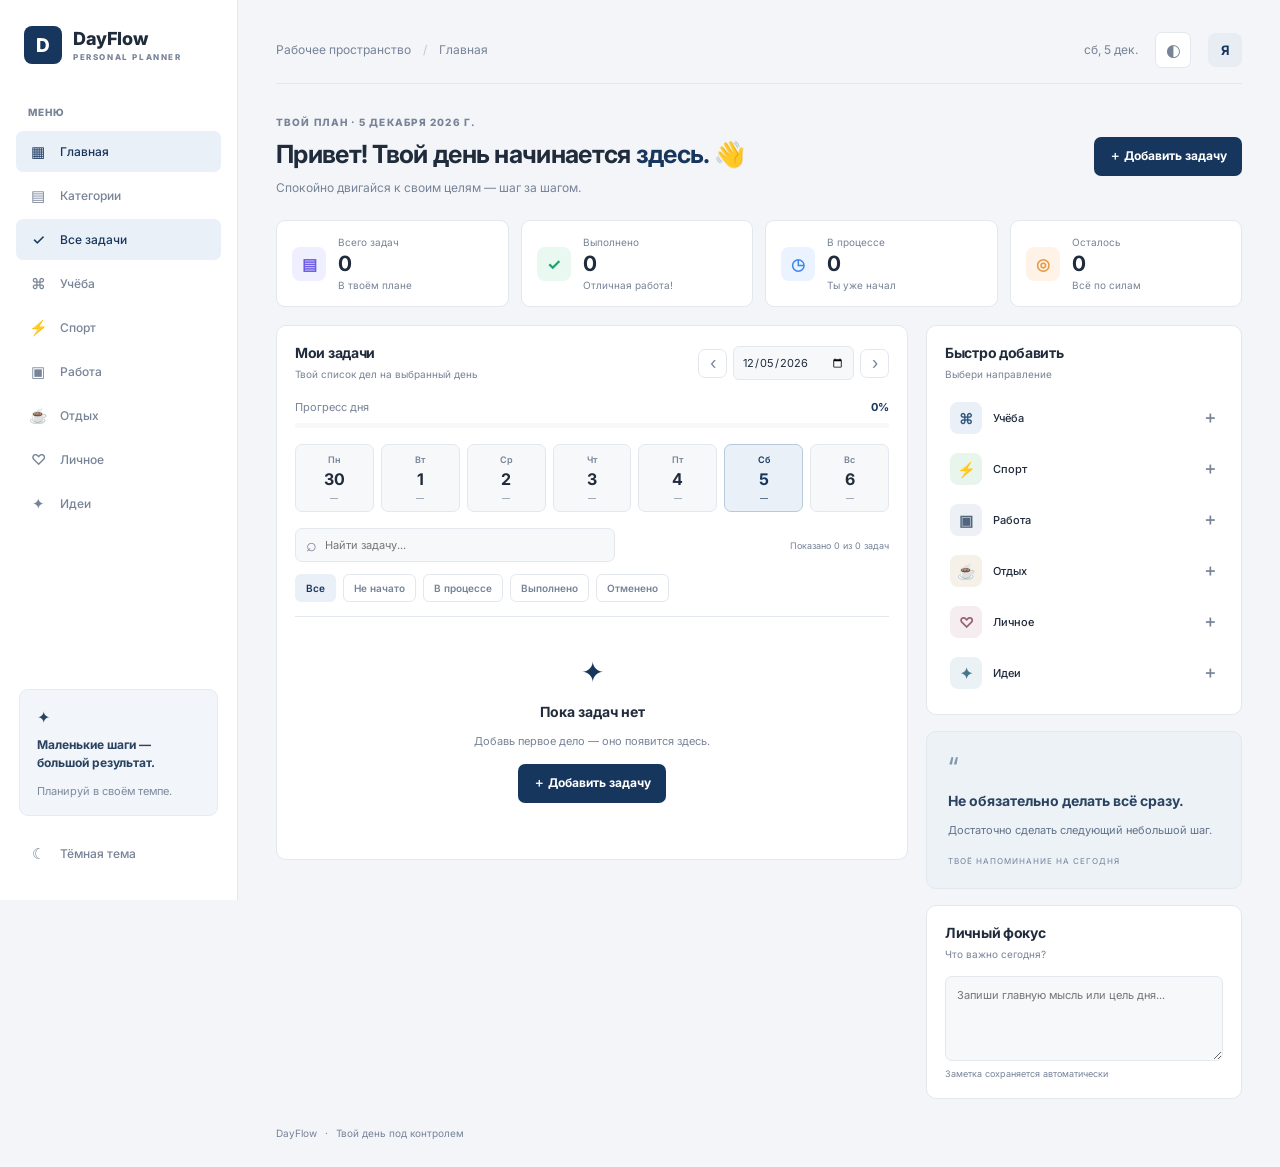
==== category.html @ 3f2f1bda "Update category.html" ====
<!DOCTYPE html>
<html lang="ru">
<head>
  <meta charset="UTF-8">
  <meta name="viewport" content="width=device-width, initial-scale=1.0">
  <meta name="theme-color" content="#f5f7fb">
  <title>DayFlow — мой планировщик</title>
  <link rel="preconnect" href="https://fonts.googleapis.com">
  <link rel="preconnect" href="https://fonts.gstatic.com" crossorigin>
  <link href="https://fonts.googleapis.com/css2?family=Inter:wght@400;500;600;700;800&display=swap" rel="stylesheet">
  <link rel="stylesheet" href="style.css">
</head>
<body>
  <div class="app-shell">
    <aside class="sidebar" id="sidebar">
      <a class="brand" href="index.html"><span class="brand-mark">D</span><span>DayFlow<small>PERSONAL PLANNER</small></span></a>
      <div class="side-label">МЕНЮ</div>
      <nav class="nav">
        <a class="nav-link active" href="index.html"><span>▦</span> Главная</a>
        <a class="nav-link" href="category.html"><span>▤</span> Категории</a>
        <button class="nav-link" data-filter="all"><span>✓</span> Все задачи</button>
        <button class="nav-link" data-filter="study"><span>⌘</span> Учёба</button>
        <button class="nav-link" data-filter="sport"><span>⚡</span> Спорт</button>
        <button class="nav-link" data-filter="work"><span>▣</span> Работа</button>
        <button class="nav-link" data-filter="rest"><span>☕</span> Отдых</button>
        <button class="nav-link" data-filter="personal"><span>♡</span> Личное</button>
        <button class="nav-link" data-filter="ideas"><span>✦</span> Идеи</button>
      </nav>
      <div class="sidebar-bottom">
        <div class="tip-card"><span>✦</span><strong>Маленькие шаги —<br>большой результат.</strong><small>Планируй в своём темпе.</small></div>
        <button class="nav-link" id="themeToggle"><span id="themeIcon">☾</span> Тёмная тема</button>
      </div>
    </aside>
    <button class="nav-backdrop" id="navBackdrop" aria-label="Закрыть меню"></button>

    <main class="main-content">
      <header class="topbar">
        <button class="mobile-menu icon-button" id="menuToggle" aria-label="Открыть меню">☰</button>
        <div class="breadcrumb">Рабочее пространство <span>/</span> Главная</div>
        <div class="top-actions">
          <span class="today-label" id="headerDate"></span>
          <button class="icon-button" id="themeToggleTop" aria-label="Переключить тему">◐</button>
          <div class="avatar">Я</div>
        </div>
      </header>

      <section class="welcome-row">
        <div>
          <p class="eyebrow" id="fullDate">ТВОЙ ПЛАН НА СЕГОДНЯ</p>
          <h1>Привет! Твой день начинается <span>здесь.</span> 👋</h1>
          <p class="muted">Спокойно двигайся к своим целям — шаг за шагом.</p>
        </div>
        <button class="primary-button" id="addTaskTop">＋ Добавить задачу</button>
      </section>

      <section class="stats-grid">
        <article class="stat-card"><div class="stat-icon purple">▤</div><div><span>Всего задач</span><strong id="totalCount">0</strong><small>В твоём плане</small></div></article>
        <article class="stat-card"><div class="stat-icon green">✓</div><div><span>Выполнено</span><strong id="doneCount">0</strong><small>Отличная работа!</small></div></article>
        <article class="stat-card"><div class="stat-icon blue">◷</div><div><span>В процессе</span><strong id="progressCount">0</strong><small>Ты уже начал</small></div></article>
        <article class="stat-card"><div class="stat-icon orange">◎</div><div><span>Осталось</span><strong id="remainingCount">0</strong><small>Всё по силам</small></div></article>
      </section>

      <section class="content-grid">
        <div class="panel tasks-panel">
          <div class="panel-heading">
            <div><h2>Мои задачи</h2><p class="muted">Твой список дел на выбранный день</p></div>
            <div class="date-control"><button class="icon-button small" id="prevDay">‹</button><input type="date" id="selectedDate"><button class="icon-button small" id="nextDay">›</button></div>
          </div>
          <div class="progress-wrap"><div class="progress-info"><span>Прогресс дня</span><strong id="progressPercent">0%</strong></div><div class="progress-track"><div id="progressBar"></div></div></div>
          <div class="week-strip" id="weekStrip" aria-label="Выбор дня недели"></div>
          <div class="task-tools">
            <label class="search-box"><span>⌕</span><input type="search" id="taskSearch" placeholder="Найти задачу..." aria-label="Поиск задач"></label>
            <span class="task-tools-hint" id="taskCountHint">0 задач</span>
          </div>
          <div class="filter-row">
            <button class="filter-chip selected" data-status="all">Все</button>
            <button class="filter-chip" data-status="todo">Не начато</button>
            <button class="filter-chip" data-status="doing">В процессе</button>
            <button class="filter-chip" data-status="done">Выполнено</button>
            <button class="filter-chip" data-status="cancelled">Отменено</button>
          </div>
          <div id="taskList" class="task-list"></div>
          <div class="empty-state hidden" id="emptyState"><div>✦</div><h3>Пока задач нет</h3><p>Добавь первое дело и освободи голову от лишних мыслей.</p><button class="primary-button" id="emptyAdd">＋ Добавить задачу</button></div>
        </div>

        <aside class="right-column">
          <div class="panel quick-panel">
            <div class="panel-heading"><div><h2>Быстро добавить</h2><p class="muted">Выбери направление</p></div></div>
            <div class="quick-categories">
              <button class="quick-category" data-category="study"><span class="category-icon study">⌘</span><span>Учёба</span><b>＋</b></button>
              <button class="quick-category" data-category="sport"><span class="category-icon sport">⚡</span><span>Спорт</span><b>＋</b></button>
              <button class="quick-category" data-category="work"><span class="category-icon work">▣</span><span>Работа</span><b>＋</b></button>
              <button class="quick-category" data-category="rest"><span class="category-icon rest">☕</span><span>Отдых</span><b>＋</b></button>
              <button class="quick-category" data-category="personal"><span class="category-icon personal">♡</span><span>Личное</span><b>＋</b></button>
              <button class="quick-category" data-category="ideas"><span class="category-icon ideas">✦</span><span>Идеи</span><b>＋</b></button>
            </div>
          </div>
          <div class="quote-card"><div class="quote-mark">“</div><h3>Не обязательно делать всё сразу.</h3><p>Достаточно сделать следующий небольшой шаг.</p><span>ТВОЁ НАПОМИНАНИЕ НА СЕГОДНЯ</span></div>
          <div class="panel mini-panel"><div class="panel-heading"><div><h2>Личный фокус</h2><p class="muted">Что важно сегодня?</p></div></div><textarea id="dailyNote" placeholder="Запиши главную мысль или цель дня..."></textarea><small class="save-hint" id="noteSaved">Заметка сохраняется автоматически</small></div>
        </aside>
      </section>
      <footer>DayFlow <span>·</span> Твой день под контролем</footer>
    </main>
  </div>

  <div class="modal-backdrop hidden" id="taskModal">
    <form class="modal" id="taskForm">
      <div class="modal-heading"><div><p class="eyebrow">НОВАЯ ЗАПИСЬ</p><h2 id="modalTitle">Добавить задачу</h2></div><button type="button" class="icon-button" id="closeModal">×</button></div>
      <input type="hidden" id="taskId">
      <label>Название задачи<input id="taskTitle" maxlength="90" required placeholder="Например, решить 5 задач по Python"></label>
      <label>Описание <span class="optional">необязательно</span><textarea id="taskDescription" rows="2" placeholder="Добавь подробности, если нужно..."></textarea></label>
      <div class="form-row">
        <label>Категория<select id="taskCategory"><option value="study">Учёба</option><option value="sport">Спорт</option><option value="work">Работа</option><option value="rest">Отдых</option><option value="personal">Личное</option><option value="ideas">Идеи</option></select></label>
        <label>Дата<input type="date" id="taskDate" required></label>
      </div>
      <div class="form-row">
        <label>Время <span class="optional">необязательно</span><input type="time" id="taskTime"></label>
        <label>Приоритет<select id="taskPriority"><option value="normal">Обычный</option><option value="high">Высокий</option><option value="low">Низкий</option></select></label>
      </div>
      <div class="form-row">
        <label>Статус<select id="taskStatus"><option value="todo">Не начато</option><option value="doing">В процессе</option><option value="done">Выполнено</option><option value="cancelled">Отменено</option></select></label>
      </div>
      <div id="sportFields" class="sport-fields hidden">
        <div class="sport-title">⚡ Параметры активности</div>
        <div class="form-row">
          <label>Вид активности<select id="sportType"><option>Бег</option><option>Велосипед</option><option>Прогулка</option><option>Тренировка</option><option>Другое</option></select></label>
          <label>Цель / дистанция<input id="sportGoal" placeholder="Например, 2 км"></label>
        </div>
      </div>
      <div class="modal-actions"><button type="button" class="secondary-button" id="cancelModal">Отмена</button><button type="submit" class="primary-button">Сохранить задачу</button></div>
    </form>
  </div>
  <script src="script.js"></script>
</body>
</html>
---- style.css ----
*{box-sizing:border-box} :root{--bg:#f5f7fb;--surface:#fff;--surface2:#f8f9fc;--text:#202536;--muted:#8991a3;--line:#edf0f5;--primary:#6658e8;--shadow:0 8px 28px rgba(31,39,69,.045)}body.dark{--bg:#151824;--surface:#202536;--surface2:#272e40;--text:#f0f2f8;--muted:#a0a8ba;--line:#343b4e;--shadow:0 8px 28px rgba(0,0,0,.12)}body{margin:0;background:var(--bg);color:var(--text);font-family:Inter,Arial,sans-serif;font-size:14px;transition:background .2s,color .2s}button,input,textarea,select{font:inherit}button{cursor:pointer}.app-shell{min-height:100vh}.sidebar{width:248px;position:fixed;inset:0 auto 0 0;background:var(--surface);border-right:1px solid var(--line);padding:28px 18px;display:flex;flex-direction:column;z-index:5}.brand{display:flex;align-items:center;gap:11px;text-decoration:none;color:var(--text);font-size:19px;font-weight:800;letter-spacing:-.7px;margin:0 8px 46px}.brand-mark{width:38px;height:38px;border-radius:12px;background:linear-gradient(135deg,#8174ff,#5749d9);display:grid;place-items:center;color:white;font-size:21px}.brand small{display:block;font-size:8px;letter-spacing:1.6px;color:var(--muted);margin-top:3px}.side-label,.eyebrow{font-size:10px;letter-spacing:1.4px;font-weight:800;color:var(--muted)}.side-label{margin:0 12px 13px}.nav{display:grid;gap:5px}.nav-link{border:0;background:transparent;text-decoration:none;color:var(--muted);display:flex;align-items:center;gap:13px;padding:12px;border-radius:10px;text-align:left;font-weight:600;width:100%;font-size:13px}.nav-link span{font-size:17px;width:20px;text-align:center}.nav-link:hover,.nav-link.active{background:#f0efff;color:#5c50dc}body.dark .nav-link:hover,body.dark .nav-link.active{background:#343052;color:#bcb5ff}.sidebar-bottom{margin-top:auto}.tip-card{padding:17px;background:linear-gradient(135deg,#f0efff,#f7f5ff);border-radius:14px;margin:0 3px 17px;color:#4d47a6}.tip-card>span{font-size:20px}.tip-card strong{display:block;line-height:1.5;margin:9px 0}.tip-card small{color:#8a86b8;font-size:11px}body.dark .tip-card{background:#343052;color:#d3ceff}.main-content{margin-left:248px;padding:0 42px;max-width:1700px}.topbar{height:76px;display:flex;align-items:center;justify-content:space-between;border-bottom:1px solid var(--line)}.breadcrumb{color:var(--muted);font-size:12px}.breadcrumb span{padding:0 9px;color:#c1c6d2}.top-actions{display:flex;align-items:center;gap:17px}.today-label{font-size:12px;color:var(--muted)}.avatar{width:34px;height:34px;border-radius:50%;display:grid;place-items:center;background:#eae8ff;color:#6558df;font-weight:700}.icon-button{border:1px solid var(--line);background:var(--surface);color:var(--muted);border-radius:10px;width:36px;height:36px;font-size:17px}.icon-button:hover{color:var(--primary);border-color:#c9c4ff}.mobile-menu{display:none}.welcome-row{display:flex;align-items:center;justify-content:space-between;gap:20px;padding:36px 0 26px}.eyebrow{margin:0 0 11px}.welcome-row h1{font-size:27px;letter-spacing:-1px;margin:0 0 9px}.welcome-row h1 span{color:var(--primary)}.muted{color:var(--muted);margin:0;font-size:12px;line-height:1.6}.primary-button,.secondary-button{border:0;border-radius:10px;padding:12px 17px;font-weight:700;font-size:12px;transition:.2s}.primary-button{background:var(--primary);color:#fff;box-shadow:0 5px 14px rgba(102,88,232,.18)}.primary-button:hover{background:#5749d9;transform:translateY(-1px)}.secondary-button{background:var(--surface2);color:var(--text);border:1px solid var(--line)}.button-link{text-decoration:none;display:inline-flex;align-items:center}.stats-grid{display:grid;grid-template-columns:repeat(4,1fr);gap:15px;margin-bottom:22px}.stat-card{background:var(--surface);border:1px solid var(--line);border-radius:14px;padding:17px;display:flex;align-items:center;gap:13px;box-shadow:var(--shadow)}.stat-icon{width:39px;height:39px;border-radius:12px;display:grid;place-items:center;font-size:19px;font-weight:700}.purple{background:#f0efff;color:#6c5ce7}.green{background:#e9f8f0;color:#20a36a}.blue{background:#eaf3ff;color:#4388e8}.orange{background:#fff3e8;color:#e89948}.stat-card span,.stat-card small{display:block;color:var(--muted);font-size:10px}.stat-card strong{display:block;font-size:22px;margin:3px 0}.content-grid{display:grid;grid-template-columns:minmax(0,1.7fr) minmax(260px,.85fr);gap:18px;align-items:start}.panel{background:var(--surface);border:1px solid var(--line);border-radius:15px;padding:20px;box-shadow:var(--shadow)}.panel-heading{display:flex;justify-content:space-between;align-items:center;gap:12px}.panel-heading h2{font-size:15px;margin:0 0 5px;letter-spacing:-.3px}.panel-heading p{font-size:11px}.date-control{display:flex;align-items:center;gap:6px}.date-control input{border:1px solid var(--line);border-radius:8px;padding:8px;background:var(--surface2);color:var(--text);font-size:11px;max-width:135px}.icon-button.small{width:29px;height:29px}.progress-wrap{margin:22px 0 18px}.progress-info{display:flex;justify-content:space-between;font-size:11px;margin-bottom:9px}.progress-info span{color:var(--muted)}.progress-info strong{color:var(--primary)}.progress-track{height:7px;border-radius:10px;background:var(--surface2);overflow:hidden}.progress-track>div{height:100%;width:0;background:linear-gradient(90deg,#7d70f2,#4f9af0);border-radius:10px;transition:width .25s}.filter-row{display:flex;gap:7px;flex-wrap:wrap;padding-bottom:14px;border-bottom:1px solid var(--line)}.filter-chip{border:1px solid var(--line);background:var(--surface);color:var(--muted);border-radius:20px;padding:7px 11px;font-size:10px;font-weight:600}.filter-chip.selected{background:#efedff;color:#6255dc;border-color:#efedff}body.dark .filter-chip.selected{background:#39345e;color:#c5beff;border-color:#39345e}.task-list{display:grid}.task-item{display:flex;align-items:center;gap:12px;padding:15px 2px;border-bottom:1px solid var(--line)}.task-item:last-child{border-bottom:0}.task-color{width:4px;height:42px;border-radius:8px;flex-shrink:0}.task-main{min-width:0;flex:1}.task-title{font-weight:700;font-size:12px;margin-bottom:5px;overflow-wrap:anywhere}.task-description{font-size:10px;color:var(--muted);margin-bottom:6px;overflow-wrap:anywhere}.task-meta{display:flex;gap:7px;align-items:center;flex-wrap:wrap}.category-pill,.status-pill{font-size:9px;padding:4px 7px;border-radius:20px;font-weight:700}.category-pill{background:var(--surface2);color:var(--muted)}.status-pill.todo{background:#eef0f4;color:#7e8798}.status-pill.doing{background:#e8f2ff;color:#367edb}.status-pill.done{background:#e7f7ee;color:#168b54}.status-pill.cancelled{background:#ffebeb;color:#d54b4b}.task-time{font-size:10px;color:var(--muted)}.task-actions{display:flex;align-items:center;gap:6px}.status-select{max-width:116px;border:1px solid var(--line);border-radius:8px;background:var(--surface2);color:var(--text);padding:7px 6px;font-size:10px}.mini-action{border:0;background:transparent;color:var(--muted);font-size:15px;padding:5px}.mini-action:hover{color:var(--primary)}.empty-state{text-align:center;padding:38px 12px}.empty-state>div{font-size:28px;color:var(--primary)}.empty-state h3{font-size:14px}.empty-state p{font-size:11px;color:var(--muted);margin:0 auto 16px;max-width:260px}.hidden{display:none!important}.right-column{display:grid;gap:16px}.quick-categories{display:grid;gap:5px;margin-top:13px}.quick-category{display:flex;align-items:center;gap:11px;border:0;background:transparent;padding:8px 4px;border-radius:9px;color:var(--text);text-align:left;font-size:11px;font-weight:600}.quick-category:hover{background:var(--surface2)}.quick-category b{margin-left:auto;color:var(--muted);font-size:16px}.category-icon{width:35px;height:35px;display:grid;place-items:center;border-radius:11px;font-size:17px;font-weight:700}.category-icon.study{background:#efedff;color:#6a5ce5}.category-icon.sport{background:#e7f8ef;color:#1b9a60}.category-icon.work{background:#f2eaff;color:#9a61d4}.category-icon.rest{background:#fff4e5;color:#d99532}.category-icon.personal{background:#ffedf5;color:#d65d94}.category-icon.ideas{background:#e8f6ff;color:#3497d0}.quote-card{padding:21px;border-radius:15px;background:linear-gradient(135deg,#6255dc,#897cf3);color:white;box-shadow:0 8px 22px rgba(102,88,232,.18)}.quote-mark{font-size:38px;line-height:1;opacity:.7}.quote-card h3{font-size:16px;line-height:1.45;margin:8px 0}.quote-card p{font-size:11px;line-height:1.6;opacity:.85}.quote-card span{font-size:8px;letter-spacing:1px;opacity:.7}.mini-panel textarea{width:100%;margin-top:14px;resize:vertical;min-height:85px;border:1px solid var(--line);border-radius:9px;padding:11px;background:var(--surface2);color:var(--text);font-size:11px;outline:none}.save-hint{font-size:9px;color:var(--muted)}footer{padding:28px 0;color:var(--muted);font-size:10px}footer span{padding:0 5px}.modal-backdrop{position:fixed;inset:0;background:rgba(20,24,39,.48);display:grid;place-items:center;padding:20px;z-index:20}.modal{width:min(540px,100%);max-height:92vh;overflow:auto;background:var(--surface);border-radius:17px;padding:25px;box-shadow:0 20px 70px rgba(0,0,0,.2)}.modal-heading{display:flex;justify-content:space-between;align-items:center;margin-bottom:20px}.modal-heading h2{font-size:20px;margin:0}.modal label{display:block;font-size:11px;font-weight:700;margin-bottom:14px}.modal input,.modal textarea,.modal select{display:block;width:100%;margin-top:7px;padding:11px;border:1px solid var(--line);border-radius:9px;background:var(--surface2);color:var(--text);outline:none;font-size:12px}.modal input:focus,.modal textarea:focus,.modal select:focus{border-color:#9a91f4}.optional{font-weight:400;color:var(--muted)}.form-row{display:grid;grid-template-columns:1fr 1fr;gap:12px}.sport-fields{padding:13px;border-radius:11px;background:var(--surface2);margin:2px 0 14px}.sport-title{font-size:11px;font-weight:800;margin-bottom:12px}.modal-actions{display:flex;justify-content:flex-end;gap:9px;margin-top:8px}.category-grid-page{display:grid;grid-template-columns:repeat(3,1fr);gap:17px;margin-top:12px}.category-large{padding:23px;border:1px solid var(--line);background:var(--surface);border-radius:16px;min-height:205px;box-shadow:var(--shadow)}.category-large h2{font-size:17px;margin:15px 0 7px}.category-large p{font-size:11px;line-height:1.7;color:var(--muted);min-height:40px}.category-large strong{font-size:10px;color:var(--primary)}.study-card{background:linear-gradient(145deg,var(--surface),#f7f5ff)}.sport-card{background:linear-gradient(145deg,var(--surface),#f1fbf5)}.work-card{background:linear-gradient(145deg,var(--surface),#faf5ff)}.rest-card{background:linear-gradient(145deg,var(--surface),#fff9ef)}.personal-card{background:linear-gradient(145deg,var(--surface),#fff5f9)}.ideas-card{background:linear-gradient(145deg,var(--surface),#f1faff)}body.dark .category-large{background:var(--surface)}body.dark .stat-icon,body.dark .category-icon{filter:brightness(.8)}@media(max-width:1100px){.main-content{padding:0 25px}.stats-grid{grid-template-columns:repeat(2,1fr)}.content-grid{grid-template-columns:1fr}.right-column{grid-template-columns:repeat(2,1fr)}.mini-panel{grid-column:span 2}.category-grid-page{grid-template-columns:repeat(2,1fr)}}@media(max-width:700px){.sidebar{transform:translateX(-100%);transition:transform .25s;box-shadow:var(--shadow)}.sidebar.open{transform:translateX(0)}.main-content{margin-left:0;padding:0 16px}.topbar{height:62px}.mobile-menu{display:block}.breadcrumb{display:none}.top-actions{gap:9px}.today-label{font-size:10px}.welcome-row{padding:27px 0 20px;align-items:flex-start;flex-direction:column}.welcome-row h1{font-size:23px}.welcome-row>.primary-button{width:100%}.stats-grid{gap:9px}.stat-card{padding:12px;gap:9px}.stat-icon{width:32px;height:32px}.stat-card strong{font-size:19px}.stat-card span,.stat-card small{font-size:9px}.panel{padding:15px}.panel-heading{align-items:flex-start;flex-direction:column}.date-control{width:100%}.date-control input{flex:1;max-width:none}.task-item{gap:8px}.task-actions{flex-direction:column;align-items:flex-end}.status-select{max-width:100px}.right-column{grid-template-columns:1fr}.mini-panel{grid-column:auto}.category-grid-page{grid-template-columns:1fr}.category-large{min-height:170px}.form-row{grid-template-columns:1fr}.modal{padding:19px}.task-title{font-size:11px}}

/* DAYFLOW — строгая нейтральная тема с тёмно-синим акцентом */
:root{
  --bg:#f3f5f8;
  --surface:#ffffff;
  --surface2:#f7f8fa;
  --text:#202b3b;
  --muted:#778397;
  --line:#e3e8ef;
  --primary:#17365d;
  --shadow:0 2px 10px rgba(23,42,69,.035);
}
body.dark{
  --bg:#111a27;
  --surface:#192536;
  --surface2:#202f42;
  --text:#e8edf4;
  --muted:#9aa8ba;
  --line:#2b3a4e;
  --primary:#789ac4;
  --shadow:0 2px 12px rgba(0,0,0,.12);
}
body{font-size:13px;letter-spacing:0}
.sidebar{width:238px;padding:26px 16px;background:var(--surface)}
.brand{font-size:18px;letter-spacing:-.4px;margin:0 8px 42px}
.brand-mark{border-radius:8px;background:#17365d;font-size:19px}
.side-label,.eyebrow{letter-spacing:1.1px}
.nav{gap:3px}
.nav-link{border-radius:7px;padding:11px 12px;font-size:12px;font-weight:500;gap:12px}
.nav-link span{font-size:15px}
.nav-link:hover,.nav-link.active{background:#eaf0f7;color:#17365d}
body.dark .nav-link:hover,body.dark .nav-link.active{background:#263b55;color:#dce8f7}
.tip-card{background:#f2f5f9;color:#294361;border:1px solid #e5ebf2;border-radius:9px}
.tip-card>span{font-size:16px}
.tip-card strong{font-size:12px;line-height:1.55}
.tip-card small{color:#7c8ba0}
body.dark .tip-card{background:#202f42;color:#dce6f3;border-color:#304258}
.main-content{margin-left:238px;padding:0 38px}
.topbar{height:68px}
.icon-button{border-radius:7px}
.avatar{border-radius:8px;background:#e8edf4;color:#17365d}
.welcome-row{padding:32px 0 23px}
.welcome-row h1{font-size:25px;font-weight:700;letter-spacing:-.7px}
.welcome-row h1 span{color:#17365d}
body.dark .welcome-row h1 span{color:#9bb6d8}
.primary-button{background:#17365d;border-radius:7px;box-shadow:none;padding:11px 15px}
.primary-button:hover{background:#244b78;transform:none}
.secondary-button{border-radius:7px}
.stats-grid{gap:12px;margin-bottom:18px}
.stat-card{border-radius:9px;padding:15px;box-shadow:none;gap:12px}
.stat-icon{width:34px;height:34px;border-radius:8px;font-size:16px}
.stat-card span,.stat-card small{font-size:10px}
.stat-card strong{font-size:21px;font-weight:700}
.panel{border-radius:10px;padding:18px;box-shadow:none}
.panel-heading h2{font-size:14px}
.panel-heading p{font-size:10px}
.date-control input{border-radius:6px}
.progress-wrap{margin:18px 0 16px}
.progress-track{height:5px}
.progress-track>div{background:#17365d}
body.dark .progress-track>div{background:#789ac4}
.filter-chip{border-radius:6px;padding:7px 10px}
.filter-chip.selected{background:#eaf0f7;color:#17365d;border-color:#eaf0f7}
body.dark .filter-chip.selected{background:#263b55;color:#dce8f7;border-color:#263b55}
.task-item{padding:13px 1px;gap:10px}
.task-color{width:3px;height:38px}
.task-title{font-size:12px;font-weight:600}
.task-description{font-size:10px}
.category-pill,.status-pill{border-radius:4px;font-size:9px;font-weight:600}
.status-pill.todo{background:#edf0f4;color:#687587}
.status-pill.doing{background:#e8f1fb;color:#2769ad}
.status-pill.done{background:#e8f5ed;color:#217447}
.status-pill.cancelled{background:#faeaea;color:#b83b3b}
.task-actions{gap:4px}
.status-select{border-radius:6px;font-size:9px;padding:6px}
.mini-action{font-size:14px}
.quick-category{border-radius:6px;padding:7px 5px;font-weight:500}
.category-icon{border-radius:8px;width:32px;height:32px;font-size:15px}
.category-icon.study{background:#eaf0f7;color:#31577f}
.category-icon.sport{background:#e8f5ed;color:#28794b}
.category-icon.work{background:#edf0f5;color:#52657d}
.category-icon.rest{background:#f5f0e8;color:#92713b}
.category-icon.personal{background:#f5edf0;color:#986176}
.category-icon.ideas{background:#eaf2f5;color:#47758b}
.quote-card{background:#edf2f7;color:#294361;border:1px solid #e1e8f0;border-radius:10px;box-shadow:none}
.quote-mark{font-size:30px;color:#56718f}
.quote-card h3{font-size:14px}
.quote-card p{color:#60728a;opacity:1}
.quote-card span{color:#71839a;opacity:1}
body.dark .quote-card{background:#202f42;color:#e1eaf5;border-color:#304258}
body.dark .quote-card p,body.dark .quote-card span{color:#a9b8ca}
.mini-panel textarea{border-radius:7px}
.modal{border-radius:12px}
.modal input,.modal textarea,.modal select{border-radius:7px}
.modal-actions{margin-top:12px}
.category-grid-page{gap:14px}
.category-large{border-radius:10px;min-height:190px;padding:20px;box-shadow:none}
.category-large h2{font-size:15px}
.category-large p{font-size:10px}
.category-large strong{color:#17365d}
body.dark .category-large strong{color:#9bb6d8}
.study-card,.sport-card,.work-card,.rest-card,.personal-card,.ideas-card{background:var(--surface)}
footer{font-size:10px}
@media(max-width:1100px){.main-content{padding:0 24px}}
@media(max-width:700px){.main-content{padding:0 15px}.welcome-row h1{font-size:22px}.panel{padding:14px}}


/* DAYFLOW — улучшенная навигация и читаемость */
.week-strip{display:grid;grid-template-columns:repeat(7,minmax(0,1fr));gap:7px;margin:0 0 16px}
.week-day{min-width:0;border:1px solid var(--line);background:var(--surface2);border-radius:7px;padding:9px 4px 8px;color:var(--muted);display:grid;gap:4px;text-align:center;transition:background .15s,border-color .15s}
.week-day span{font-size:9px;font-weight:600}
.week-day strong{font-size:16px;color:var(--text);font-weight:700}
.week-day small{font-size:8px;white-space:nowrap;overflow:hidden;text-overflow:ellipsis}
.week-day.selected{background:#eaf0f7;border-color:#b8c9dc;color:#17365d}
.week-day.selected strong{color:#17365d}
.week-day.is-today:not(.selected){border-color:#9aadc3}
body.dark .week-day.selected{background:#263b55;border-color:#56718f;color:#dce8f7}
body.dark .week-day.selected strong{color:#fff}
.task-tools{display:flex;align-items:center;justify-content:space-between;gap:12px;margin:0 0 12px}
.search-box{display:flex;align-items:center;gap:8px;flex:1;max-width:320px;border:1px solid var(--line);background:var(--surface2);border-radius:7px;padding:0 10px;color:var(--muted)}
.search-box>span{font-size:18px;line-height:1}
.search-box input{width:100%;min-width:0;border:0;outline:0;background:transparent;color:var(--text);padding:9px 0;font-size:11px}
.task-tools-hint{font-size:9px;color:var(--muted);white-space:nowrap}
.priority-pill{font-size:9px;padding:4px 7px;border-radius:4px;font-weight:600}
.priority-high{background:#fff0ed;color:#b84c3d}
.priority-normal{background:#f0f2f5;color:#69778a}
.priority-low{background:#edf4f0;color:#47765b}
body.dark .priority-high{background:#482d2b;color:#f0aaa0}
body.dark .priority-normal{background:#2b394b;color:#b8c5d5}
body.dark .priority-low{background:#263d34;color:#a4d0b6}
.category-card-link{display:block;text-decoration:none;color:var(--text);transition:border-color .15s,transform .15s}
.category-card-link:hover{border-color:#aebfd2;transform:translateY(-2px)}
.category-card-link strong{display:inline-block;margin-top:8px}
.delete-action:hover{color:#c74747!important;background:#fff0f0!important}
body.dark .delete-action:hover{background:#482d2d!important;color:#ffb4b4!important}
.modal label{line-height:1.5}
.modal input:focus,.modal textarea:focus,.modal select:focus{border-color:#7893b2;box-shadow:0 0 0 2px rgba(23,54,93,.07)}
button:focus-visible,a:focus-visible,input:focus-visible,select:focus-visible,textarea:focus-visible{outline:2px solid #7893b2;outline-offset:2px}
@media(max-width:700px){
  .week-strip{gap:4px}
  .week-day{padding:8px 2px}
  .week-day strong{font-size:14px}
  .week-day small{font-size:7px}
  .task-tools{align-items:stretch;flex-direction:column;gap:6px}
  .search-box{max-width:none}
  .task-tools-hint{text-align:right}
}
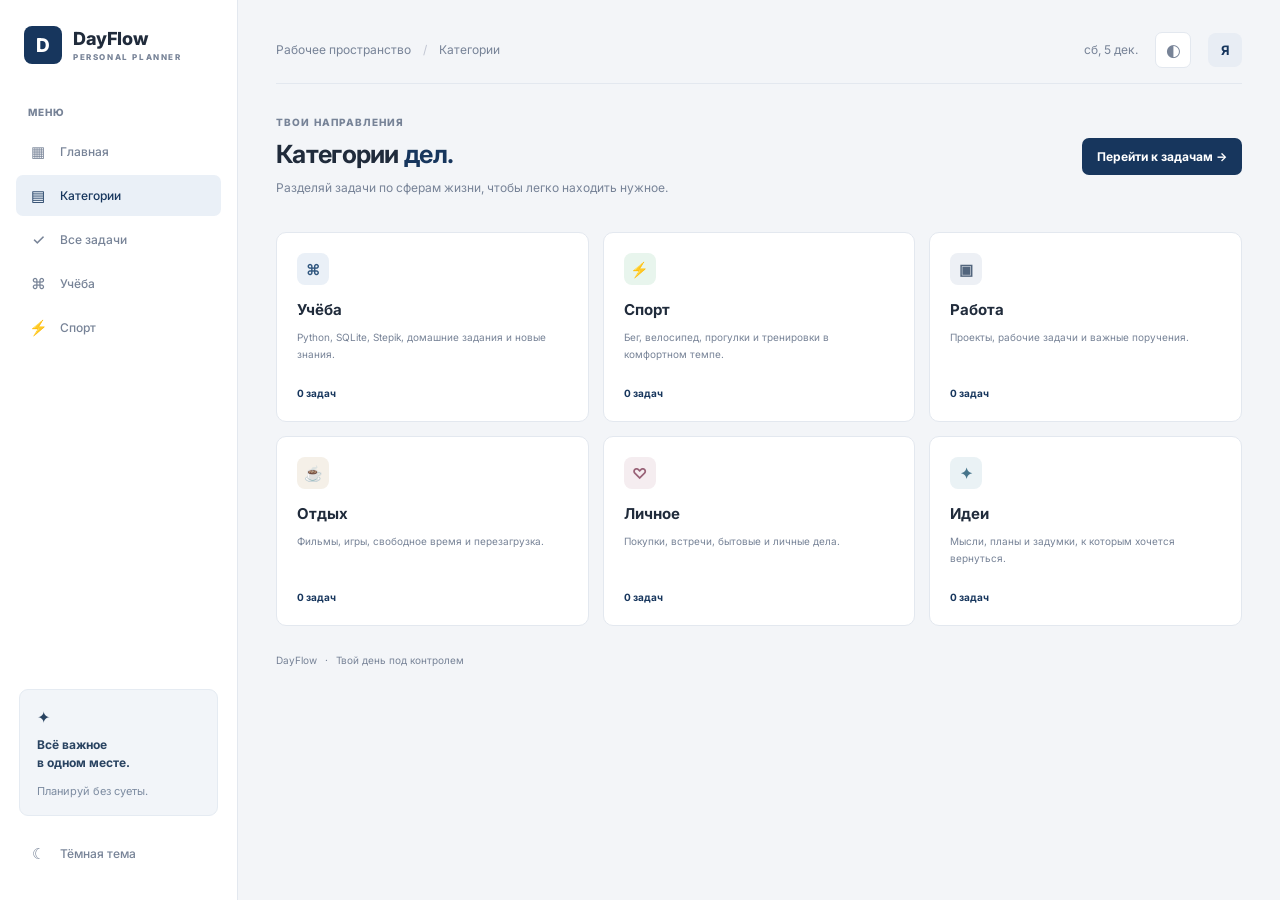
==== commit db2c1666: "Update category.html" ====
--- a/category.html
+++ b/category.html
@@ -3,10 +3,8 @@
 <head>
   <meta charset="UTF-8">
   <meta name="viewport" content="width=device-width, initial-scale=1.0">
-  <meta name="theme-color" content="#f5f7fb">
-  <title>DayFlow — мой планировщик</title>
+  <title>Категории — DayFlow</title>
   <link rel="preconnect" href="https://fonts.googleapis.com">
-  <link rel="preconnect" href="https://fonts.gstatic.com" crossorigin>
   <link href="https://fonts.googleapis.com/css2?family=Inter:wght@400;500;600;700;800&display=swap" rel="stylesheet">
   <link rel="stylesheet" href="style.css">
 </head>
@@ -16,120 +14,29 @@
       <a class="brand" href="index.html"><span class="brand-mark">D</span><span>DayFlow<small>PERSONAL PLANNER</small></span></a>
       <div class="side-label">МЕНЮ</div>
       <nav class="nav">
-        <a class="nav-link active" href="index.html"><span>▦</span> Главная</a>
-        <a class="nav-link" href="category.html"><span>▤</span> Категории</a>
-        <button class="nav-link" data-filter="all"><span>✓</span> Все задачи</button>
-        <button class="nav-link" data-filter="study"><span>⌘</span> Учёба</button>
-        <button class="nav-link" data-filter="sport"><span>⚡</span> Спорт</button>
-        <button class="nav-link" data-filter="work"><span>▣</span> Работа</button>
-        <button class="nav-link" data-filter="rest"><span>☕</span> Отдых</button>
-        <button class="nav-link" data-filter="personal"><span>♡</span> Личное</button>
-        <button class="nav-link" data-filter="ideas"><span>✦</span> Идеи</button>
+        <a class="nav-link" href="index.html"><span>▦</span> Главная</a>
+        <a class="nav-link active" href="category.html"><span>▤</span> Категории</a>
+        <a class="nav-link" href="index.html"><span>✓</span> Все задачи</a>
+        <a class="nav-link" href="index.html?category=study"><span>⌘</span> Учёба</a>
+        <a class="nav-link" href="index.html?category=sport"><span>⚡</span> Спорт</a>
       </nav>
-      <div class="sidebar-bottom">
-        <div class="tip-card"><span>✦</span><strong>Маленькие шаги —<br>большой результат.</strong><small>Планируй в своём темпе.</small></div>
-        <button class="nav-link" id="themeToggle"><span id="themeIcon">☾</span> Тёмная тема</button>
-      </div>
+      <div class="sidebar-bottom"><div class="tip-card"><span>✦</span><strong>Всё важное<br>в одном месте.</strong><small>Планируй без суеты.</small></div><button class="nav-link" id="themeToggle"><span id="themeIcon">☾</span> Тёмная тема</button></div>
     </aside>
     <button class="nav-backdrop" id="navBackdrop" aria-label="Закрыть меню"></button>
-
     <main class="main-content">
-      <header class="topbar">
-        <button class="mobile-menu icon-button" id="menuToggle" aria-label="Открыть меню">☰</button>
-        <div class="breadcrumb">Рабочее пространство <span>/</span> Главная</div>
-        <div class="top-actions">
-          <span class="today-label" id="headerDate"></span>
-          <button class="icon-button" id="themeToggleTop" aria-label="Переключить тему">◐</button>
-          <div class="avatar">Я</div>
-        </div>
-      </header>
-
-      <section class="welcome-row">
-        <div>
-          <p class="eyebrow" id="fullDate">ТВОЙ ПЛАН НА СЕГОДНЯ</p>
-          <h1>Привет! Твой день начинается <span>здесь.</span> 👋</h1>
-          <p class="muted">Спокойно двигайся к своим целям — шаг за шагом.</p>
-        </div>
-        <button class="primary-button" id="addTaskTop">＋ Добавить задачу</button>
-      </section>
-
-      <section class="stats-grid">
-        <article class="stat-card"><div class="stat-icon purple">▤</div><div><span>Всего задач</span><strong id="totalCount">0</strong><small>В твоём плане</small></div></article>
-        <article class="stat-card"><div class="stat-icon green">✓</div><div><span>Выполнено</span><strong id="doneCount">0</strong><small>Отличная работа!</small></div></article>
-        <article class="stat-card"><div class="stat-icon blue">◷</div><div><span>В процессе</span><strong id="progressCount">0</strong><small>Ты уже начал</small></div></article>
-        <article class="stat-card"><div class="stat-icon orange">◎</div><div><span>Осталось</span><strong id="remainingCount">0</strong><small>Всё по силам</small></div></article>
-      </section>
-
-      <section class="content-grid">
-        <div class="panel tasks-panel">
-          <div class="panel-heading">
-            <div><h2>Мои задачи</h2><p class="muted">Твой список дел на выбранный день</p></div>
-            <div class="date-control"><button class="icon-button small" id="prevDay">‹</button><input type="date" id="selectedDate"><button class="icon-button small" id="nextDay">›</button></div>
-          </div>
-          <div class="progress-wrap"><div class="progress-info"><span>Прогресс дня</span><strong id="progressPercent">0%</strong></div><div class="progress-track"><div id="progressBar"></div></div></div>
-          <div class="week-strip" id="weekStrip" aria-label="Выбор дня недели"></div>
-          <div class="task-tools">
-            <label class="search-box"><span>⌕</span><input type="search" id="taskSearch" placeholder="Найти задачу..." aria-label="Поиск задач"></label>
-            <span class="task-tools-hint" id="taskCountHint">0 задач</span>
-          </div>
-          <div class="filter-row">
-            <button class="filter-chip selected" data-status="all">Все</button>
-            <button class="filter-chip" data-status="todo">Не начато</button>
-            <button class="filter-chip" data-status="doing">В процессе</button>
-            <button class="filter-chip" data-status="done">Выполнено</button>
-            <button class="filter-chip" data-status="cancelled">Отменено</button>
-          </div>
-          <div id="taskList" class="task-list"></div>
-          <div class="empty-state hidden" id="emptyState"><div>✦</div><h3>Пока задач нет</h3><p>Добавь первое дело и освободи голову от лишних мыслей.</p><button class="primary-button" id="emptyAdd">＋ Добавить задачу</button></div>
-        </div>
-
-        <aside class="right-column">
-          <div class="panel quick-panel">
-            <div class="panel-heading"><div><h2>Быстро добавить</h2><p class="muted">Выбери направление</p></div></div>
-            <div class="quick-categories">
-              <button class="quick-category" data-category="study"><span class="category-icon study">⌘</span><span>Учёба</span><b>＋</b></button>
-              <button class="quick-category" data-category="sport"><span class="category-icon sport">⚡</span><span>Спорт</span><b>＋</b></button>
-              <button class="quick-category" data-category="work"><span class="category-icon work">▣</span><span>Работа</span><b>＋</b></button>
-              <button class="quick-category" data-category="rest"><span class="category-icon rest">☕</span><span>Отдых</span><b>＋</b></button>
-              <button class="quick-category" data-category="personal"><span class="category-icon personal">♡</span><span>Личное</span><b>＋</b></button>
-              <button class="quick-category" data-category="ideas"><span class="category-icon ideas">✦</span><span>Идеи</span><b>＋</b></button>
-            </div>
-          </div>
-          <div class="quote-card"><div class="quote-mark">“</div><h3>Не обязательно делать всё сразу.</h3><p>Достаточно сделать следующий небольшой шаг.</p><span>ТВОЁ НАПОМИНАНИЕ НА СЕГОДНЯ</span></div>
-          <div class="panel mini-panel"><div class="panel-heading"><div><h2>Личный фокус</h2><p class="muted">Что важно сегодня?</p></div></div><textarea id="dailyNote" placeholder="Запиши главную мысль или цель дня..."></textarea><small class="save-hint" id="noteSaved">Заметка сохраняется автоматически</small></div>
-        </aside>
+      <header class="topbar"><button class="mobile-menu icon-button" id="menuToggle" aria-label="Открыть меню">☰</button><div class="breadcrumb">Рабочее пространство <span>/</span> Категории</div><div class="top-actions"><span class="today-label" id="headerDate"></span><button class="icon-button" id="themeToggleTop">◐</button><div class="avatar">Я</div></div></header>
+      <section class="welcome-row"><div><p class="eyebrow">ТВОИ НАПРАВЛЕНИЯ</p><h1>Категории <span>дел.</span></h1><p class="muted">Разделяй задачи по сферам жизни, чтобы легко находить нужное.</p></div><a class="primary-button button-link" href="index.html">Перейти к задачам →</a></section>
+      <section class="category-grid-page" id="categoryGrid">
+        <a class="category-large category-card-link study-card" href="index.html?category=study"><div class="category-icon study">⌘</div><h2>Учёба</h2><p>Python, SQLite, Stepik, домашние задания и новые знания.</p><strong id="count-study">0 задач</strong></a>
+        <a class="category-large category-card-link sport-card" href="index.html?category=sport"><div class="category-icon sport">⚡</div><h2>Спорт</h2><p>Бег, велосипед, прогулки и тренировки в комфортном темпе.</p><strong id="count-sport">0 задач</strong></a>
+        <a class="category-large category-card-link work-card" href="index.html?category=work"><div class="category-icon work">▣</div><h2>Работа</h2><p>Проекты, рабочие задачи и важные поручения.</p><strong id="count-work">0 задач</strong></a>
+        <a class="category-large category-card-link rest-card" href="index.html?category=rest"><div class="category-icon rest">☕</div><h2>Отдых</h2><p>Фильмы, игры, свободное время и перезагрузка.</p><strong id="count-rest">0 задач</strong></a>
+        <a class="category-large category-card-link personal-card" href="index.html?category=personal"><div class="category-icon personal">♡</div><h2>Личное</h2><p>Покупки, встречи, бытовые и личные дела.</p><strong id="count-personal">0 задач</strong></a>
+        <a class="category-large category-card-link ideas-card" href="index.html?category=ideas"><div class="category-icon ideas">✦</div><h2>Идеи</h2><p>Мысли, планы и задумки, к которым хочется вернуться.</p><strong id="count-ideas">0 задач</strong></a>
       </section>
       <footer>DayFlow <span>·</span> Твой день под контролем</footer>
     </main>
   </div>
-
-  <div class="modal-backdrop hidden" id="taskModal">
-    <form class="modal" id="taskForm">
-      <div class="modal-heading"><div><p class="eyebrow">НОВАЯ ЗАПИСЬ</p><h2 id="modalTitle">Добавить задачу</h2></div><button type="button" class="icon-button" id="closeModal">×</button></div>
-      <input type="hidden" id="taskId">
-      <label>Название задачи<input id="taskTitle" maxlength="90" required placeholder="Например, решить 5 задач по Python"></label>
-      <label>Описание <span class="optional">необязательно</span><textarea id="taskDescription" rows="2" placeholder="Добавь подробности, если нужно..."></textarea></label>
-      <div class="form-row">
-        <label>Категория<select id="taskCategory"><option value="study">Учёба</option><option value="sport">Спорт</option><option value="work">Работа</option><option value="rest">Отдых</option><option value="personal">Личное</option><option value="ideas">Идеи</option></select></label>
-        <label>Дата<input type="date" id="taskDate" required></label>
-      </div>
-      <div class="form-row">
-        <label>Время <span class="optional">необязательно</span><input type="time" id="taskTime"></label>
-        <label>Приоритет<select id="taskPriority"><option value="normal">Обычный</option><option value="high">Высокий</option><option value="low">Низкий</option></select></label>
-      </div>
-      <div class="form-row">
-        <label>Статус<select id="taskStatus"><option value="todo">Не начато</option><option value="doing">В процессе</option><option value="done">Выполнено</option><option value="cancelled">Отменено</option></select></label>
-      </div>
-      <div id="sportFields" class="sport-fields hidden">
-        <div class="sport-title">⚡ Параметры активности</div>
-        <div class="form-row">
-          <label>Вид активности<select id="sportType"><option>Бег</option><option>Велосипед</option><option>Прогулка</option><option>Тренировка</option><option>Другое</option></select></label>
-          <label>Цель / дистанция<input id="sportGoal" placeholder="Например, 2 км"></label>
-        </div>
-      </div>
-      <div class="modal-actions"><button type="button" class="secondary-button" id="cancelModal">Отмена</button><button type="submit" class="primary-button">Сохранить задачу</button></div>
-    </form>
-  </div>
   <script src="script.js"></script>
 </body>
 </html>
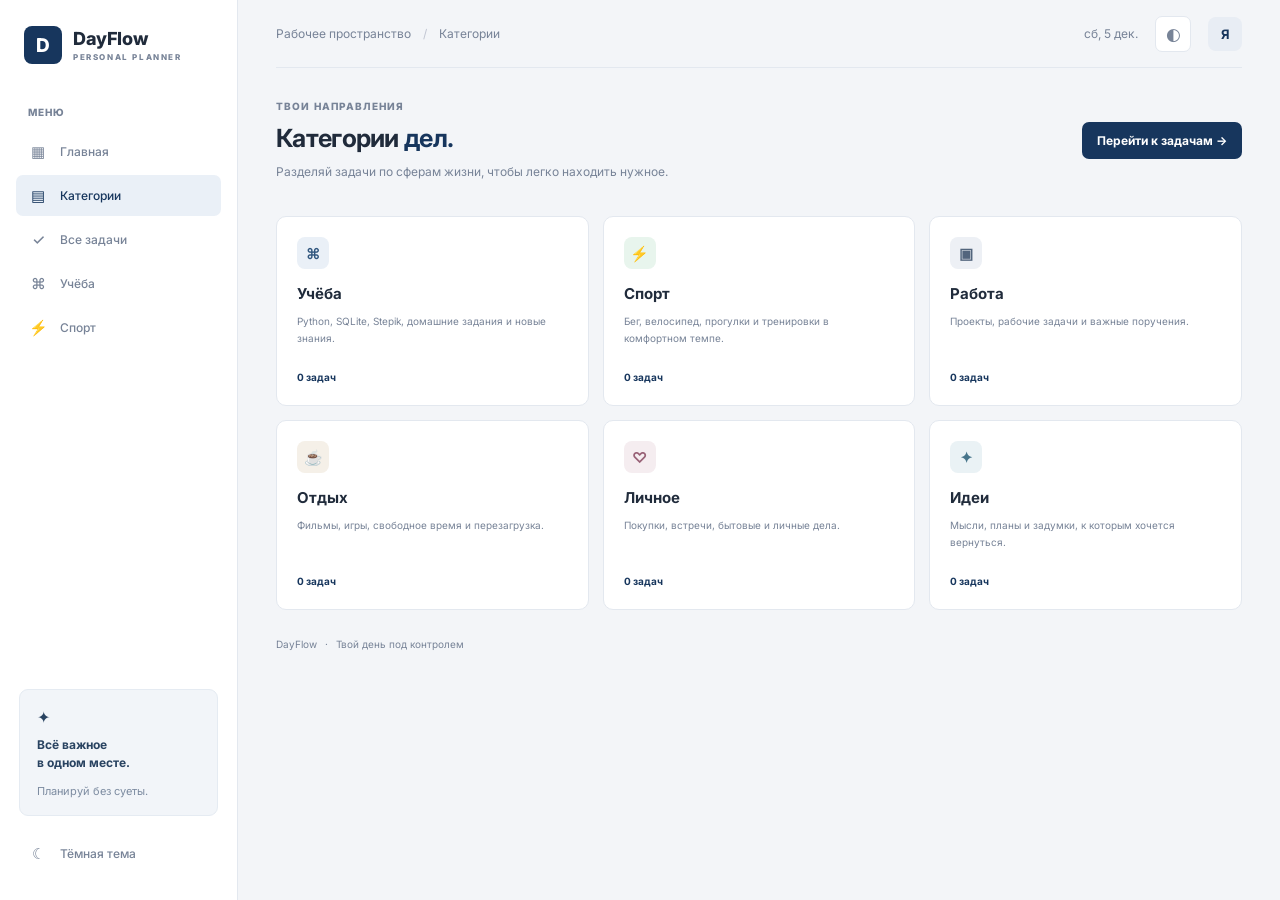
==== commit 9d4d9bc6: "Update category.html" ====
--- a/category.html
+++ b/category.html
@@ -2,7 +2,7 @@
 <html lang="ru">
 <head>
   <meta charset="UTF-8">
-  <meta name="viewport" content="width=device-width, initial-scale=1.0">
+  <meta name="viewport" content="width=device-width, initial-scale=1.0, maximum-scale=1.0, user-scalable=no">
   <title>Категории — DayFlow</title>
   <link rel="preconnect" href="https://fonts.googleapis.com">
   <link href="https://fonts.googleapis.com/css2?family=Inter:wght@400;500;600;700;800&display=swap" rel="stylesheet">
@@ -20,12 +20,33 @@
         <a class="nav-link" href="index.html?category=study"><span>⌘</span> Учёба</a>
         <a class="nav-link" href="index.html?category=sport"><span>⚡</span> Спорт</a>
       </nav>
-      <div class="sidebar-bottom"><div class="tip-card"><span>✦</span><strong>Всё важное<br>в одном месте.</strong><small>Планируй без суеты.</small></div><button class="nav-link" id="themeToggle"><span id="themeIcon">☾</span> Тёмная тема</button></div>
+      <div class="sidebar-bottom">
+        <div class="tip-card"><span>✦</span><strong>Всё важное<br>в одном месте.</strong><small>Планируй без суеты.</small></div>
+        <button class="nav-link" id="themeToggle"><span id="themeIcon">☾</span> Тёмная тема</button>
+      </div>
     </aside>
     <button class="nav-backdrop" id="navBackdrop" aria-label="Закрыть меню"></button>
+    
     <main class="main-content">
-      <header class="topbar"><button class="mobile-menu icon-button" id="menuToggle" aria-label="Открыть меню">☰</button><div class="breadcrumb">Рабочее пространство <span>/</span> Категории</div><div class="top-actions"><span class="today-label" id="headerDate"></span><button class="icon-button" id="themeToggleTop">◐</button><div class="avatar">Я</div></div></header>
-      <section class="welcome-row"><div><p class="eyebrow">ТВОИ НАПРАВЛЕНИЯ</p><h1>Категории <span>дел.</span></h1><p class="muted">Разделяй задачи по сферам жизни, чтобы легко находить нужное.</p></div><a class="primary-button button-link" href="index.html">Перейти к задачам →</a></section>
+      <header class="topbar">
+        <button class="mobile-menu icon-button" id="menuToggle" aria-label="Открыть меню">☰</button>
+        <div class="breadcrumb">Рабочее пространство <span>/</span> Категории</div>
+        <div class="top-actions">
+          <span class="today-label" id="headerDate"></span>
+          <button class="icon-button" id="themeToggleTop">◐</button>
+          <div class="avatar">Я</div>
+        </div>
+      </header>
+      
+      <section class="welcome-row">
+        <div>
+          <p class="eyebrow">ТВОИ НАПРАВЛЕНИЯ</p>
+          <h1>Категории <span>дел.</span></h1>
+          <p class="muted">Разделяй задачи по сферам жизни, чтобы легко находить нужное.</p>
+        </div>
+        <a class="primary-button button-link" href="index.html">Перейти к задачам →</a>
+      </section>
+      
       <section class="category-grid-page" id="categoryGrid">
         <a class="category-large category-card-link study-card" href="index.html?category=study"><div class="category-icon study">⌘</div><h2>Учёба</h2><p>Python, SQLite, Stepik, домашние задания и новые знания.</p><strong id="count-study">0 задач</strong></a>
         <a class="category-large category-card-link sport-card" href="index.html?category=sport"><div class="category-icon sport">⚡</div><h2>Спорт</h2><p>Бег, велосипед, прогулки и тренировки в комфортном темпе.</p><strong id="count-sport">0 задач</strong></a>
--- a/style.css
+++ b/style.css
@@ -146,3 +146,163 @@
   .search-box{max-width:none}
   .task-tools-hint{text-align:right}
 }
+
+
+/* DAYFLOW — полноценная адаптация для планшетов и смартфонов */
+.nav-backdrop{
+  display:none;
+  position:fixed;
+  inset:0;
+  z-index:8;
+  border:0;
+  padding:0;
+  background:rgba(12,22,36,.42);
+  backdrop-filter:blur(2px);
+}
+@media (max-width: 900px){
+  .main-content{padding-left:24px;padding-right:24px}
+  .content-grid{grid-template-columns:minmax(0,1fr)}
+  .right-column{grid-template-columns:repeat(2,minmax(0,1fr))}
+  .mini-panel{grid-column:auto}
+  .category-grid-page{grid-template-columns:repeat(2,minmax(0,1fr))}
+  .stats-grid{grid-template-columns:repeat(2,minmax(0,1fr))}
+}
+@media (max-width: 700px){
+  html{ -webkit-text-size-adjust:100%; }
+  body{min-width:320px;overflow-x:hidden}
+  .sidebar{
+    width:min(300px,86vw);
+    padding:22px 16px;
+    z-index:11;
+    transform:translateX(-105%);
+    transition:transform .24s ease;
+    box-shadow:12px 0 35px rgba(13,28,48,.12);
+    overflow-y:auto;
+  }
+  .sidebar.open{transform:translateX(0)}
+  .nav-backdrop.visible{display:block}
+  .main-content{margin-left:0;width:100%;padding:0 16px}
+  .topbar{height:60px;gap:10px}
+  .mobile-menu{
+    display:grid;
+    place-items:center;
+    flex:0 0 38px;
+    width:38px;height:38px;
+    font-size:18px;
+    border-radius:8px;
+  }
+  .breadcrumb{display:none}
+  .top-actions{margin-left:auto;gap:8px}
+  .today-label{font-size:10px;white-space:nowrap}
+  .top-actions .icon-button{width:34px;height:34px;flex:0 0 34px}
+  .avatar{width:32px;height:32px;flex:0 0 32px}
+  .welcome-row{
+    padding:23px 0 18px;
+    align-items:stretch;
+    flex-direction:column;
+    gap:15px;
+  }
+  .welcome-row h1{font-size:clamp(21px,6vw,25px);line-height:1.25;letter-spacing:-.6px}
+  .welcome-row .muted{font-size:11px;max-width:440px}
+  .welcome-row .eyebrow{font-size:9px;margin-bottom:8px}
+  .welcome-row>.primary-button,.welcome-row>.button-link{
+    width:100%;min-height:44px;justify-content:center;
+  }
+  .stats-grid{grid-template-columns:repeat(2,minmax(0,1fr));gap:9px;margin-bottom:14px}
+  .stat-card{min-width:0;padding:12px 10px;gap:9px;border-radius:9px}
+  .stat-icon{width:32px;height:32px;flex:0 0 32px;font-size:15px}
+  .stat-card span{font-size:9px;line-height:1.35}
+  .stat-card small{font-size:8px;line-height:1.35}
+  .stat-card strong{font-size:20px;margin:3px 0}
+  .content-grid{display:grid;grid-template-columns:minmax(0,1fr);gap:13px}
+  .panel{padding:14px;border-radius:10px;min-width:0}
+  .panel-heading{align-items:stretch;flex-direction:column;gap:11px}
+  .panel-heading h2{font-size:14px}
+  .panel-heading p{font-size:10px}
+  .date-control{display:grid;grid-template-columns:34px minmax(0,1fr) 34px;gap:7px;width:100%}
+  .date-control .icon-button{width:34px;height:36px}
+  .date-control input{width:100%;max-width:none;min-width:0;height:36px;font-size:12px}
+  .progress-wrap{margin:16px 0 14px}
+  .week-strip{grid-template-columns:repeat(7,minmax(0,1fr));gap:4px;margin-bottom:14px}
+  .week-day{padding:8px 1px 7px;gap:4px;border-radius:7px}
+  .week-day span{font-size:9px}
+  .week-day strong{font-size:14px}
+  .week-day small{font-size:7px}
+  .task-tools{display:flex;flex-direction:column;align-items:stretch;gap:6px;margin-bottom:10px}
+  .search-box{width:100%;max-width:none;min-height:38px}
+  .search-box input{font-size:12px}
+  .task-tools-hint{text-align:left;font-size:9px}
+  .filter-row{
+    display:flex;flex-wrap:nowrap;gap:6px;
+    overflow-x:auto;overscroll-behavior-x:contain;
+    padding:0 0 12px;margin:0 -1px 0;
+    scrollbar-width:none;
+  }
+  .filter-row::-webkit-scrollbar{display:none}
+  .filter-chip{flex:0 0 auto;padding:8px 10px;font-size:10px;white-space:nowrap}
+  .task-item{display:grid;grid-template-columns:3px minmax(0,1fr);gap:9px;padding:13px 0;align-items:start}
+  .task-color{width:3px;height:100%;min-height:44px}
+  .task-main{min-width:0}
+  .task-title{font-size:12px;line-height:1.45;overflow-wrap:anywhere}
+  .task-description{font-size:10px;line-height:1.5}
+  .task-meta{gap:5px}
+  .category-pill,.status-pill,.priority-pill{font-size:8px;padding:4px 6px}
+  .task-time{font-size:9px}
+  .task-actions{
+    grid-column:2;
+    display:flex;flex-direction:row;align-items:center;
+    justify-content:flex-end;gap:7px;margin-top:2px;
+  }
+  .status-select{max-width:none;min-width:0;width:auto;flex:1;padding:8px;font-size:10px}
+  .mini-action{width:34px;height:34px;border:1px solid var(--line);border-radius:7px;background:var(--surface2);font-size:16px}
+  .right-column{grid-template-columns:minmax(0,1fr);gap:12px}
+  .quick-categories{display:grid;grid-template-columns:repeat(2,minmax(0,1fr));gap:5px}
+  .quick-category{min-width:0;padding:8px 6px;gap:7px;font-size:10px}
+  .category-icon{width:30px;height:30px;flex:0 0 30px}
+  .quote-card{padding:17px;border-radius:10px}
+  .quote-card h3{font-size:14px}
+  .quote-card p{font-size:10px}
+  .mini-panel textarea{min-height:92px;font-size:12px}
+  .save-hint{display:block;margin-top:5px}
+  .category-grid-page{grid-template-columns:minmax(0,1fr);gap:10px;margin-top:4px}
+  .category-large{min-height:0;padding:17px;border-radius:10px}
+  .category-large h2{font-size:15px;margin:11px 0 6px}
+  .category-large p{font-size:11px;min-height:0;margin:0 0 8px}
+  .category-large strong{font-size:10px}
+  footer{padding:22px 0;font-size:9px}
+  .modal-backdrop{padding:10px;align-items:end}
+  .modal{
+    width:100%;max-width:560px;max-height:min(88dvh,760px);
+    overflow-y:auto;padding:18px 16px calc(16px + env(safe-area-inset-bottom));
+    border-radius:15px 15px 10px 10px;
+  }
+  .modal-heading{margin-bottom:16px}
+  .modal-heading h2{font-size:18px}
+  .modal label{font-size:11px;margin-bottom:12px}
+  .modal input,.modal textarea,.modal select{font-size:16px;padding:11px}
+  .form-row{grid-template-columns:1fr;gap:0}
+  .modal-actions{display:grid;grid-template-columns:1fr 1.4fr;gap:8px}
+  .modal-actions button{min-height:43px;padding:10px;font-size:11px}
+}
+@media (max-width: 380px){
+  .main-content{padding-left:12px;padding-right:12px}
+  .top-actions{gap:5px}
+  .today-label{font-size:9px}
+  .stats-grid{gap:7px}
+  .stat-card{padding:10px 8px}
+  .stat-card span{font-size:8px}
+  .week-day small{font-size:6px}
+  .panel{padding:12px}
+  .quick-categories{gap:3px}
+}
+@media (min-width:701px) and (max-width:900px){
+  .sidebar{width:210px}
+  .main-content{margin-left:210px;padding:0 20px}
+  .topbar{height:64px}
+  .welcome-row{align-items:flex-start;padding:26px 0 20px}
+  .welcome-row h1{font-size:22px}
+  .content-grid{grid-template-columns:minmax(0,1fr)}
+  .right-column{grid-template-columns:repeat(2,minmax(0,1fr))}
+  .mini-panel{grid-column:auto}
+  .task-item{flex-wrap:wrap}
+}
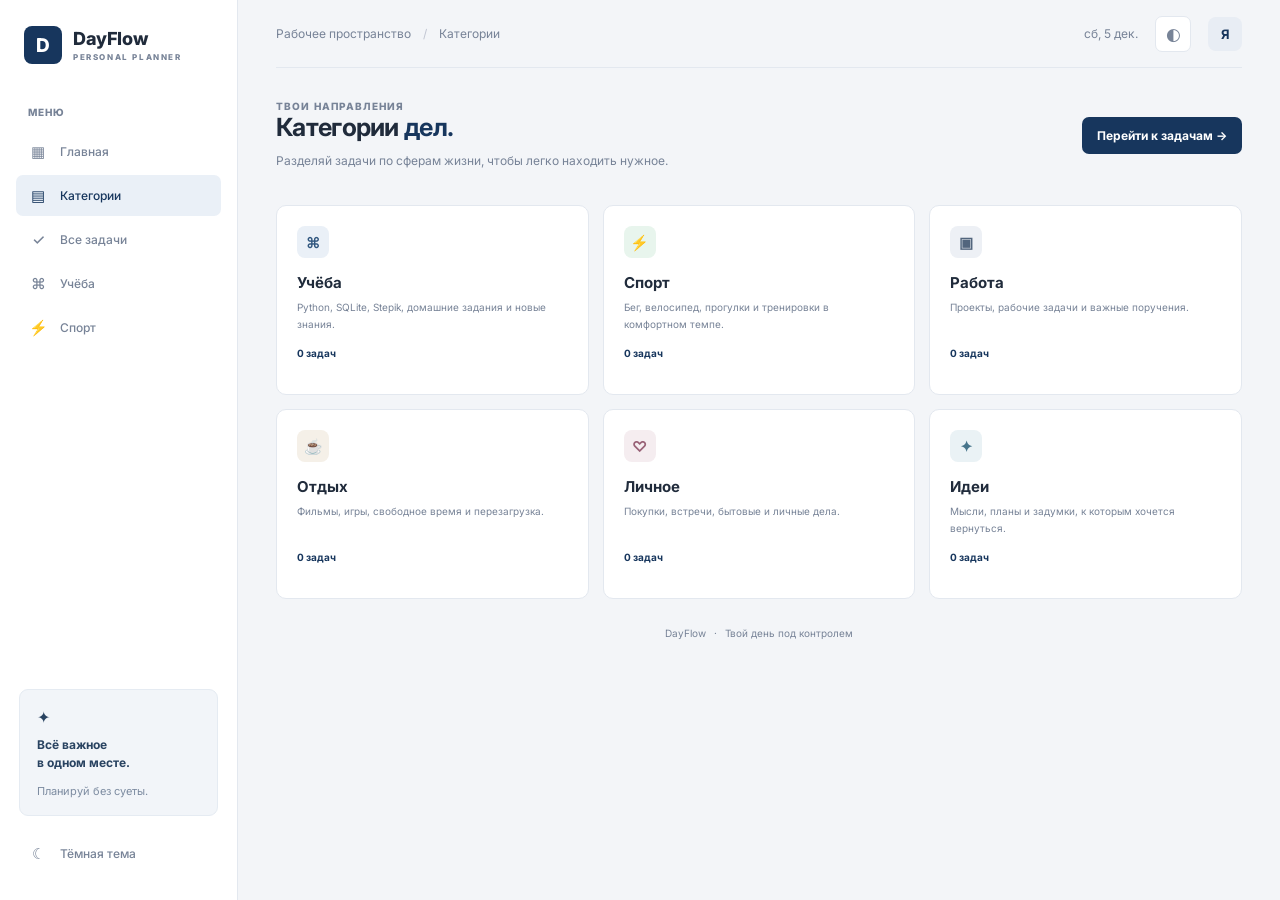
==== commit a6ad616a: "Update category.html" ====
--- a/category.html
+++ b/category.html
@@ -58,6 +58,11 @@
       <footer>DayFlow <span>·</span> Твой день под контролем</footer>
     </main>
   </div>
+
+  <!-- Контейнер для всплывающих уведомлений -->
+  <div id="toast-container" class="toast-container"></div>
+  
+  <!-- Скрипт подключаем один раз -->
   <script src="script.js"></script>
 </body>
 </html>
--- a/style.css
+++ b/style.css
@@ -1,308 +1,289 @@
-*{box-sizing:border-box} :root{--bg:#f5f7fb;--surface:#fff;--surface2:#f8f9fc;--text:#202536;--muted:#8991a3;--line:#edf0f5;--primary:#6658e8;--shadow:0 8px 28px rgba(31,39,69,.045)}body.dark{--bg:#151824;--surface:#202536;--surface2:#272e40;--text:#f0f2f8;--muted:#a0a8ba;--line:#343b4e;--shadow:0 8px 28px rgba(0,0,0,.12)}body{margin:0;background:var(--bg);color:var(--text);font-family:Inter,Arial,sans-serif;font-size:14px;transition:background .2s,color .2s}button,input,textarea,select{font:inherit}button{cursor:pointer}.app-shell{min-height:100vh}.sidebar{width:248px;position:fixed;inset:0 auto 0 0;background:var(--surface);border-right:1px solid var(--line);padding:28px 18px;display:flex;flex-direction:column;z-index:5}.brand{display:flex;align-items:center;gap:11px;text-decoration:none;color:var(--text);font-size:19px;font-weight:800;letter-spacing:-.7px;margin:0 8px 46px}.brand-mark{width:38px;height:38px;border-radius:12px;background:linear-gradient(135deg,#8174ff,#5749d9);display:grid;place-items:center;color:white;font-size:21px}.brand small{display:block;font-size:8px;letter-spacing:1.6px;color:var(--muted);margin-top:3px}.side-label,.eyebrow{font-size:10px;letter-spacing:1.4px;font-weight:800;color:var(--muted)}.side-label{margin:0 12px 13px}.nav{display:grid;gap:5px}.nav-link{border:0;background:transparent;text-decoration:none;color:var(--muted);display:flex;align-items:center;gap:13px;padding:12px;border-radius:10px;text-align:left;font-weight:600;width:100%;font-size:13px}.nav-link span{font-size:17px;width:20px;text-align:center}.nav-link:hover,.nav-link.active{background:#f0efff;color:#5c50dc}body.dark .nav-link:hover,body.dark .nav-link.active{background:#343052;color:#bcb5ff}.sidebar-bottom{margin-top:auto}.tip-card{padding:17px;background:linear-gradient(135deg,#f0efff,#f7f5ff);border-radius:14px;margin:0 3px 17px;color:#4d47a6}.tip-card>span{font-size:20px}.tip-card strong{display:block;line-height:1.5;margin:9px 0}.tip-card small{color:#8a86b8;font-size:11px}body.dark .tip-card{background:#343052;color:#d3ceff}.main-content{margin-left:248px;padding:0 42px;max-width:1700px}.topbar{height:76px;display:flex;align-items:center;justify-content:space-between;border-bottom:1px solid var(--line)}.breadcrumb{color:var(--muted);font-size:12px}.breadcrumb span{padding:0 9px;color:#c1c6d2}.top-actions{display:flex;align-items:center;gap:17px}.today-label{font-size:12px;color:var(--muted)}.avatar{width:34px;height:34px;border-radius:50%;display:grid;place-items:center;background:#eae8ff;color:#6558df;font-weight:700}.icon-button{border:1px solid var(--line);background:var(--surface);color:var(--muted);border-radius:10px;width:36px;height:36px;font-size:17px}.icon-button:hover{color:var(--primary);border-color:#c9c4ff}.mobile-menu{display:none}.welcome-row{display:flex;align-items:center;justify-content:space-between;gap:20px;padding:36px 0 26px}.eyebrow{margin:0 0 11px}.welcome-row h1{font-size:27px;letter-spacing:-1px;margin:0 0 9px}.welcome-row h1 span{color:var(--primary)}.muted{color:var(--muted);margin:0;font-size:12px;line-height:1.6}.primary-button,.secondary-button{border:0;border-radius:10px;padding:12px 17px;font-weight:700;font-size:12px;transition:.2s}.primary-button{background:var(--primary);color:#fff;box-shadow:0 5px 14px rgba(102,88,232,.18)}.primary-button:hover{background:#5749d9;transform:translateY(-1px)}.secondary-button{background:var(--surface2);color:var(--text);border:1px solid var(--line)}.button-link{text-decoration:none;display:inline-flex;align-items:center}.stats-grid{display:grid;grid-template-columns:repeat(4,1fr);gap:15px;margin-bottom:22px}.stat-card{background:var(--surface);border:1px solid var(--line);border-radius:14px;padding:17px;display:flex;align-items:center;gap:13px;box-shadow:var(--shadow)}.stat-icon{width:39px;height:39px;border-radius:12px;display:grid;place-items:center;font-size:19px;font-weight:700}.purple{background:#f0efff;color:#6c5ce7}.green{background:#e9f8f0;color:#20a36a}.blue{background:#eaf3ff;color:#4388e8}.orange{background:#fff3e8;color:#e89948}.stat-card span,.stat-card small{display:block;color:var(--muted);font-size:10px}.stat-card strong{display:block;font-size:22px;margin:3px 0}.content-grid{display:grid;grid-template-columns:minmax(0,1.7fr) minmax(260px,.85fr);gap:18px;align-items:start}.panel{background:var(--surface);border:1px solid var(--line);border-radius:15px;padding:20px;box-shadow:var(--shadow)}.panel-heading{display:flex;justify-content:space-between;align-items:center;gap:12px}.panel-heading h2{font-size:15px;margin:0 0 5px;letter-spacing:-.3px}.panel-heading p{font-size:11px}.date-control{display:flex;align-items:center;gap:6px}.date-control input{border:1px solid var(--line);border-radius:8px;padding:8px;background:var(--surface2);color:var(--text);font-size:11px;max-width:135px}.icon-button.small{width:29px;height:29px}.progress-wrap{margin:22px 0 18px}.progress-info{display:flex;justify-content:space-between;font-size:11px;margin-bottom:9px}.progress-info span{color:var(--muted)}.progress-info strong{color:var(--primary)}.progress-track{height:7px;border-radius:10px;background:var(--surface2);overflow:hidden}.progress-track>div{height:100%;width:0;background:linear-gradient(90deg,#7d70f2,#4f9af0);border-radius:10px;transition:width .25s}.filter-row{display:flex;gap:7px;flex-wrap:wrap;padding-bottom:14px;border-bottom:1px solid var(--line)}.filter-chip{border:1px solid var(--line);background:var(--surface);color:var(--muted);border-radius:20px;padding:7px 11px;font-size:10px;font-weight:600}.filter-chip.selected{background:#efedff;color:#6255dc;border-color:#efedff}body.dark .filter-chip.selected{background:#39345e;color:#c5beff;border-color:#39345e}.task-list{display:grid}.task-item{display:flex;align-items:center;gap:12px;padding:15px 2px;border-bottom:1px solid var(--line)}.task-item:last-child{border-bottom:0}.task-color{width:4px;height:42px;border-radius:8px;flex-shrink:0}.task-main{min-width:0;flex:1}.task-title{font-weight:700;font-size:12px;margin-bottom:5px;overflow-wrap:anywhere}.task-description{font-size:10px;color:var(--muted);margin-bottom:6px;overflow-wrap:anywhere}.task-meta{display:flex;gap:7px;align-items:center;flex-wrap:wrap}.category-pill,.status-pill{font-size:9px;padding:4px 7px;border-radius:20px;font-weight:700}.category-pill{background:var(--surface2);color:var(--muted)}.status-pill.todo{background:#eef0f4;color:#7e8798}.status-pill.doing{background:#e8f2ff;color:#367edb}.status-pill.done{background:#e7f7ee;color:#168b54}.status-pill.cancelled{background:#ffebeb;color:#d54b4b}.task-time{font-size:10px;color:var(--muted)}.task-actions{display:flex;align-items:center;gap:6px}.status-select{max-width:116px;border:1px solid var(--line);border-radius:8px;background:var(--surface2);color:var(--text);padding:7px 6px;font-size:10px}.mini-action{border:0;background:transparent;color:var(--muted);font-size:15px;padding:5px}.mini-action:hover{color:var(--primary)}.empty-state{text-align:center;padding:38px 12px}.empty-state>div{font-size:28px;color:var(--primary)}.empty-state h3{font-size:14px}.empty-state p{font-size:11px;color:var(--muted);margin:0 auto 16px;max-width:260px}.hidden{display:none!important}.right-column{display:grid;gap:16px}.quick-categories{display:grid;gap:5px;margin-top:13px}.quick-category{display:flex;align-items:center;gap:11px;border:0;background:transparent;padding:8px 4px;border-radius:9px;color:var(--text);text-align:left;font-size:11px;font-weight:600}.quick-category:hover{background:var(--surface2)}.quick-category b{margin-left:auto;color:var(--muted);font-size:16px}.category-icon{width:35px;height:35px;display:grid;place-items:center;border-radius:11px;font-size:17px;font-weight:700}.category-icon.study{background:#efedff;color:#6a5ce5}.category-icon.sport{background:#e7f8ef;color:#1b9a60}.category-icon.work{background:#f2eaff;color:#9a61d4}.category-icon.rest{background:#fff4e5;color:#d99532}.category-icon.personal{background:#ffedf5;color:#d65d94}.category-icon.ideas{background:#e8f6ff;color:#3497d0}.quote-card{padding:21px;border-radius:15px;background:linear-gradient(135deg,#6255dc,#897cf3);color:white;box-shadow:0 8px 22px rgba(102,88,232,.18)}.quote-mark{font-size:38px;line-height:1;opacity:.7}.quote-card h3{font-size:16px;line-height:1.45;margin:8px 0}.quote-card p{font-size:11px;line-height:1.6;opacity:.85}.quote-card span{font-size:8px;letter-spacing:1px;opacity:.7}.mini-panel textarea{width:100%;margin-top:14px;resize:vertical;min-height:85px;border:1px solid var(--line);border-radius:9px;padding:11px;background:var(--surface2);color:var(--text);font-size:11px;outline:none}.save-hint{font-size:9px;color:var(--muted)}footer{padding:28px 0;color:var(--muted);font-size:10px}footer span{padding:0 5px}.modal-backdrop{position:fixed;inset:0;background:rgba(20,24,39,.48);display:grid;place-items:center;padding:20px;z-index:20}.modal{width:min(540px,100%);max-height:92vh;overflow:auto;background:var(--surface);border-radius:17px;padding:25px;box-shadow:0 20px 70px rgba(0,0,0,.2)}.modal-heading{display:flex;justify-content:space-between;align-items:center;margin-bottom:20px}.modal-heading h2{font-size:20px;margin:0}.modal label{display:block;font-size:11px;font-weight:700;margin-bottom:14px}.modal input,.modal textarea,.modal select{display:block;width:100%;margin-top:7px;padding:11px;border:1px solid var(--line);border-radius:9px;background:var(--surface2);color:var(--text);outline:none;font-size:12px}.modal input:focus,.modal textarea:focus,.modal select:focus{border-color:#9a91f4}.optional{font-weight:400;color:var(--muted)}.form-row{display:grid;grid-template-columns:1fr 1fr;gap:12px}.sport-fields{padding:13px;border-radius:11px;background:var(--surface2);margin:2px 0 14px}.sport-title{font-size:11px;font-weight:800;margin-bottom:12px}.modal-actions{display:flex;justify-content:flex-end;gap:9px;margin-top:8px}.category-grid-page{display:grid;grid-template-columns:repeat(3,1fr);gap:17px;margin-top:12px}.category-large{padding:23px;border:1px solid var(--line);background:var(--surface);border-radius:16px;min-height:205px;box-shadow:var(--shadow)}.category-large h2{font-size:17px;margin:15px 0 7px}.category-large p{font-size:11px;line-height:1.7;color:var(--muted);min-height:40px}.category-large strong{font-size:10px;color:var(--primary)}.study-card{background:linear-gradient(145deg,var(--surface),#f7f5ff)}.sport-card{background:linear-gradient(145deg,var(--surface),#f1fbf5)}.work-card{background:linear-gradient(145deg,var(--surface),#faf5ff)}.rest-card{background:linear-gradient(145deg,var(--surface),#fff9ef)}.personal-card{background:linear-gradient(145deg,var(--surface),#fff5f9)}.ideas-card{background:linear-gradient(145deg,var(--surface),#f1faff)}body.dark .category-large{background:var(--surface)}body.dark .stat-icon,body.dark .category-icon{filter:brightness(.8)}@media(max-width:1100px){.main-content{padding:0 25px}.stats-grid{grid-template-columns:repeat(2,1fr)}.content-grid{grid-template-columns:1fr}.right-column{grid-template-columns:repeat(2,1fr)}.mini-panel{grid-column:span 2}.category-grid-page{grid-template-columns:repeat(2,1fr)}}@media(max-width:700px){.sidebar{transform:translateX(-100%);transition:transform .25s;box-shadow:var(--shadow)}.sidebar.open{transform:translateX(0)}.main-content{margin-left:0;padding:0 16px}.topbar{height:62px}.mobile-menu{display:block}.breadcrumb{display:none}.top-actions{gap:9px}.today-label{font-size:10px}.welcome-row{padding:27px 0 20px;align-items:flex-start;flex-direction:column}.welcome-row h1{font-size:23px}.welcome-row>.primary-button{width:100%}.stats-grid{gap:9px}.stat-card{padding:12px;gap:9px}.stat-icon{width:32px;height:32px}.stat-card strong{font-size:19px}.stat-card span,.stat-card small{font-size:9px}.panel{padding:15px}.panel-heading{align-items:flex-start;flex-direction:column}.date-control{width:100%}.date-control input{flex:1;max-width:none}.task-item{gap:8px}.task-actions{flex-direction:column;align-items:flex-end}.status-select{max-width:100px}.right-column{grid-template-columns:1fr}.mini-panel{grid-column:auto}.category-grid-page{grid-template-columns:1fr}.category-large{min-height:170px}.form-row{grid-template-columns:1fr}.modal{padding:19px}.task-title{font-size:11px}}
-
-/* DAYFLOW — строгая нейтральная тема с тёмно-синим акцентом */
-:root{
-  --bg:#f3f5f8;
-  --surface:#ffffff;
-  --surface2:#f7f8fa;
-  --text:#202b3b;
-  --muted:#778397;
-  --line:#e3e8ef;
-  --primary:#17365d;
-  --shadow:0 2px 10px rgba(23,42,69,.035);
-}
-body.dark{
-  --bg:#111a27;
-  --surface:#192536;
-  --surface2:#202f42;
-  --text:#e8edf4;
-  --muted:#9aa8ba;
-  --line:#2b3a4e;
-  --primary:#789ac4;
-  --shadow:0 2px 12px rgba(0,0,0,.12);
-}
-body{font-size:13px;letter-spacing:0}
-.sidebar{width:238px;padding:26px 16px;background:var(--surface)}
-.brand{font-size:18px;letter-spacing:-.4px;margin:0 8px 42px}
-.brand-mark{border-radius:8px;background:#17365d;font-size:19px}
-.side-label,.eyebrow{letter-spacing:1.1px}
-.nav{gap:3px}
-.nav-link{border-radius:7px;padding:11px 12px;font-size:12px;font-weight:500;gap:12px}
-.nav-link span{font-size:15px}
-.nav-link:hover,.nav-link.active{background:#eaf0f7;color:#17365d}
-body.dark .nav-link:hover,body.dark .nav-link.active{background:#263b55;color:#dce8f7}
-.tip-card{background:#f2f5f9;color:#294361;border:1px solid #e5ebf2;border-radius:9px}
-.tip-card>span{font-size:16px}
-.tip-card strong{font-size:12px;line-height:1.55}
-.tip-card small{color:#7c8ba0}
-body.dark .tip-card{background:#202f42;color:#dce6f3;border-color:#304258}
-.main-content{margin-left:238px;padding:0 38px}
-.topbar{height:68px}
-.icon-button{border-radius:7px}
-.avatar{border-radius:8px;background:#e8edf4;color:#17365d}
-.welcome-row{padding:32px 0 23px}
-.welcome-row h1{font-size:25px;font-weight:700;letter-spacing:-.7px}
-.welcome-row h1 span{color:#17365d}
-body.dark .welcome-row h1 span{color:#9bb6d8}
-.primary-button{background:#17365d;border-radius:7px;box-shadow:none;padding:11px 15px}
-.primary-button:hover{background:#244b78;transform:none}
-.secondary-button{border-radius:7px}
-.stats-grid{gap:12px;margin-bottom:18px}
-.stat-card{border-radius:9px;padding:15px;box-shadow:none;gap:12px}
-.stat-icon{width:34px;height:34px;border-radius:8px;font-size:16px}
-.stat-card span,.stat-card small{font-size:10px}
-.stat-card strong{font-size:21px;font-weight:700}
-.panel{border-radius:10px;padding:18px;box-shadow:none}
-.panel-heading h2{font-size:14px}
-.panel-heading p{font-size:10px}
-.date-control input{border-radius:6px}
-.progress-wrap{margin:18px 0 16px}
-.progress-track{height:5px}
-.progress-track>div{background:#17365d}
-body.dark .progress-track>div{background:#789ac4}
-.filter-chip{border-radius:6px;padding:7px 10px}
-.filter-chip.selected{background:#eaf0f7;color:#17365d;border-color:#eaf0f7}
-body.dark .filter-chip.selected{background:#263b55;color:#dce8f7;border-color:#263b55}
-.task-item{padding:13px 1px;gap:10px}
-.task-color{width:3px;height:38px}
-.task-title{font-size:12px;font-weight:600}
-.task-description{font-size:10px}
-.category-pill,.status-pill{border-radius:4px;font-size:9px;font-weight:600}
-.status-pill.todo{background:#edf0f4;color:#687587}
-.status-pill.doing{background:#e8f1fb;color:#2769ad}
-.status-pill.done{background:#e8f5ed;color:#217447}
-.status-pill.cancelled{background:#faeaea;color:#b83b3b}
-.task-actions{gap:4px}
-.status-select{border-radius:6px;font-size:9px;padding:6px}
-.mini-action{font-size:14px}
-.quick-category{border-radius:6px;padding:7px 5px;font-weight:500}
-.category-icon{border-radius:8px;width:32px;height:32px;font-size:15px}
-.category-icon.study{background:#eaf0f7;color:#31577f}
-.category-icon.sport{background:#e8f5ed;color:#28794b}
-.category-icon.work{background:#edf0f5;color:#52657d}
-.category-icon.rest{background:#f5f0e8;color:#92713b}
-.category-icon.personal{background:#f5edf0;color:#986176}
-.category-icon.ideas{background:#eaf2f5;color:#47758b}
-.quote-card{background:#edf2f7;color:#294361;border:1px solid #e1e8f0;border-radius:10px;box-shadow:none}
-.quote-mark{font-size:30px;color:#56718f}
-.quote-card h3{font-size:14px}
-.quote-card p{color:#60728a;opacity:1}
-.quote-card span{color:#71839a;opacity:1}
-body.dark .quote-card{background:#202f42;color:#e1eaf5;border-color:#304258}
-body.dark .quote-card p,body.dark .quote-card span{color:#a9b8ca}
-.mini-panel textarea{border-radius:7px}
-.modal{border-radius:12px}
-.modal input,.modal textarea,.modal select{border-radius:7px}
-.modal-actions{margin-top:12px}
-.category-grid-page{gap:14px}
-.category-large{border-radius:10px;min-height:190px;padding:20px;box-shadow:none}
-.category-large h2{font-size:15px}
-.category-large p{font-size:10px}
-.category-large strong{color:#17365d}
-body.dark .category-large strong{color:#9bb6d8}
-.study-card,.sport-card,.work-card,.rest-card,.personal-card,.ideas-card{background:var(--surface)}
-footer{font-size:10px}
-@media(max-width:1100px){.main-content{padding:0 24px}}
-@media(max-width:700px){.main-content{padding:0 15px}.welcome-row h1{font-size:22px}.panel{padding:14px}}
-
-
-/* DAYFLOW — улучшенная навигация и читаемость */
-.week-strip{display:grid;grid-template-columns:repeat(7,minmax(0,1fr));gap:7px;margin:0 0 16px}
-.week-day{min-width:0;border:1px solid var(--line);background:var(--surface2);border-radius:7px;padding:9px 4px 8px;color:var(--muted);display:grid;gap:4px;text-align:center;transition:background .15s,border-color .15s}
-.week-day span{font-size:9px;font-weight:600}
-.week-day strong{font-size:16px;color:var(--text);font-weight:700}
-.week-day small{font-size:8px;white-space:nowrap;overflow:hidden;text-overflow:ellipsis}
-.week-day.selected{background:#eaf0f7;border-color:#b8c9dc;color:#17365d}
-.week-day.selected strong{color:#17365d}
-.week-day.is-today:not(.selected){border-color:#9aadc3}
-body.dark .week-day.selected{background:#263b55;border-color:#56718f;color:#dce8f7}
-body.dark .week-day.selected strong{color:#fff}
-.task-tools{display:flex;align-items:center;justify-content:space-between;gap:12px;margin:0 0 12px}
-.search-box{display:flex;align-items:center;gap:8px;flex:1;max-width:320px;border:1px solid var(--line);background:var(--surface2);border-radius:7px;padding:0 10px;color:var(--muted)}
-.search-box>span{font-size:18px;line-height:1}
-.search-box input{width:100%;min-width:0;border:0;outline:0;background:transparent;color:var(--text);padding:9px 0;font-size:11px}
-.task-tools-hint{font-size:9px;color:var(--muted);white-space:nowrap}
-.priority-pill{font-size:9px;padding:4px 7px;border-radius:4px;font-weight:600}
-.priority-high{background:#fff0ed;color:#b84c3d}
-.priority-normal{background:#f0f2f5;color:#69778a}
-.priority-low{background:#edf4f0;color:#47765b}
-body.dark .priority-high{background:#482d2b;color:#f0aaa0}
-body.dark .priority-normal{background:#2b394b;color:#b8c5d5}
-body.dark .priority-low{background:#263d34;color:#a4d0b6}
-.category-card-link{display:block;text-decoration:none;color:var(--text);transition:border-color .15s,transform .15s}
-.category-card-link:hover{border-color:#aebfd2;transform:translateY(-2px)}
-.category-card-link strong{display:inline-block;margin-top:8px}
-.delete-action:hover{color:#c74747!important;background:#fff0f0!important}
-body.dark .delete-action:hover{background:#482d2d!important;color:#ffb4b4!important}
-.modal label{line-height:1.5}
-.modal input:focus,.modal textarea:focus,.modal select:focus{border-color:#7893b2;box-shadow:0 0 0 2px rgba(23,54,93,.07)}
-button:focus-visible,a:focus-visible,input:focus-visible,select:focus-visible,textarea:focus-visible{outline:2px solid #7893b2;outline-offset:2px}
-@media(max-width:700px){
-  .week-strip{gap:4px}
-  .week-day{padding:8px 2px}
-  .week-day strong{font-size:14px}
-  .week-day small{font-size:7px}
-  .task-tools{align-items:stretch;flex-direction:column;gap:6px}
-  .search-box{max-width:none}
-  .task-tools-hint{text-align:right}
-}
-
-
-/* DAYFLOW — полноценная адаптация для планшетов и смартфонов */
-.nav-backdrop{
-  display:none;
-  position:fixed;
-  inset:0;
-  z-index:8;
-  border:0;
-  padding:0;
-  background:rgba(12,22,36,.42);
-  backdrop-filter:blur(2px);
-}
-@media (max-width: 900px){
-  .main-content{padding-left:24px;padding-right:24px}
-  .content-grid{grid-template-columns:minmax(0,1fr)}
-  .right-column{grid-template-columns:repeat(2,minmax(0,1fr))}
-  .mini-panel{grid-column:auto}
-  .category-grid-page{grid-template-columns:repeat(2,minmax(0,1fr))}
-  .stats-grid{grid-template-columns:repeat(2,minmax(0,1fr))}
-}
-@media (max-width: 700px){
-  html{ -webkit-text-size-adjust:100%; }
-  body{min-width:320px;overflow-x:hidden}
-  .sidebar{
-    width:min(300px,86vw);
-    padding:22px 16px;
-    z-index:11;
-    transform:translateX(-105%);
-    transition:transform .24s ease;
-    box-shadow:12px 0 35px rgba(13,28,48,.12);
-    overflow-y:auto;
-  }
-  .sidebar.open{transform:translateX(0)}
-  .nav-backdrop.visible{display:block}
-  .main-content{margin-left:0;width:100%;padding:0 16px}
-  .topbar{height:60px;gap:10px}
-  .mobile-menu{
-    display:grid;
-    place-items:center;
-    flex:0 0 38px;
-    width:38px;height:38px;
-    font-size:18px;
-    border-radius:8px;
-  }
-  .breadcrumb{display:none}
-  .top-actions{margin-left:auto;gap:8px}
-  .today-label{font-size:10px;white-space:nowrap}
-  .top-actions .icon-button{width:34px;height:34px;flex:0 0 34px}
-  .avatar{width:32px;height:32px;flex:0 0 32px}
-  .welcome-row{
-    padding:23px 0 18px;
-    align-items:stretch;
-    flex-direction:column;
-    gap:15px;
-  }
-  .welcome-row h1{font-size:clamp(21px,6vw,25px);line-height:1.25;letter-spacing:-.6px}
-  .welcome-row .muted{font-size:11px;max-width:440px}
-  .welcome-row .eyebrow{font-size:9px;margin-bottom:8px}
-  .welcome-row>.primary-button,.welcome-row>.button-link{
-    width:100%;min-height:44px;justify-content:center;
-  }
-  .stats-grid{grid-template-columns:repeat(2,minmax(0,1fr));gap:9px;margin-bottom:14px}
-  .stat-card{min-width:0;padding:12px 10px;gap:9px;border-radius:9px}
-  .stat-icon{width:32px;height:32px;flex:0 0 32px;font-size:15px}
-  .stat-card span{font-size:9px;line-height:1.35}
-  .stat-card small{font-size:8px;line-height:1.35}
-  .stat-card strong{font-size:20px;margin:3px 0}
-  .content-grid{display:grid;grid-template-columns:minmax(0,1fr);gap:13px}
-  .panel{padding:14px;border-radius:10px;min-width:0}
-  .panel-heading{align-items:stretch;flex-direction:column;gap:11px}
-  .panel-heading h2{font-size:14px}
-  .panel-heading p{font-size:10px}
-  .date-control{display:grid;grid-template-columns:34px minmax(0,1fr) 34px;gap:7px;width:100%}
-  .date-control .icon-button{width:34px;height:36px}
-  .date-control input{width:100%;max-width:none;min-width:0;height:36px;font-size:12px}
-  .progress-wrap{margin:16px 0 14px}
-  .week-strip{grid-template-columns:repeat(7,minmax(0,1fr));gap:4px;margin-bottom:14px}
-  .week-day{padding:8px 1px 7px;gap:4px;border-radius:7px}
-  .week-day span{font-size:9px}
-  .week-day strong{font-size:14px}
-  .week-day small{font-size:7px}
-  .task-tools{display:flex;flex-direction:column;align-items:stretch;gap:6px;margin-bottom:10px}
-  .search-box{width:100%;max-width:none;min-height:38px}
-  .search-box input{font-size:12px}
-  .task-tools-hint{text-align:left;font-size:9px}
-  .filter-row{
-    display:flex;flex-wrap:nowrap;gap:6px;
-    overflow-x:auto;overscroll-behavior-x:contain;
-    padding:0 0 12px;margin:0 -1px 0;
-    scrollbar-width:none;
-  }
-  .filter-row::-webkit-scrollbar{display:none}
-  .filter-chip{flex:0 0 auto;padding:8px 10px;font-size:10px;white-space:nowrap}
-  .task-item{display:grid;grid-template-columns:3px minmax(0,1fr);gap:9px;padding:13px 0;align-items:start}
-  .task-color{width:3px;height:100%;min-height:44px}
-  .task-main{min-width:0}
-  .task-title{font-size:12px;line-height:1.45;overflow-wrap:anywhere}
-  .task-description{font-size:10px;line-height:1.5}
-  .task-meta{gap:5px}
-  .category-pill,.status-pill,.priority-pill{font-size:8px;padding:4px 6px}
-  .task-time{font-size:9px}
-  .task-actions{
-    grid-column:2;
-    display:flex;flex-direction:row;align-items:center;
-    justify-content:flex-end;gap:7px;margin-top:2px;
-  }
-  .status-select{max-width:none;min-width:0;width:auto;flex:1;padding:8px;font-size:10px}
-  .mini-action{width:34px;height:34px;border:1px solid var(--line);border-radius:7px;background:var(--surface2);font-size:16px}
-  .right-column{grid-template-columns:minmax(0,1fr);gap:12px}
-  .quick-categories{display:grid;grid-template-columns:repeat(2,minmax(0,1fr));gap:5px}
-  .quick-category{min-width:0;padding:8px 6px;gap:7px;font-size:10px}
-  .category-icon{width:30px;height:30px;flex:0 0 30px}
-  .quote-card{padding:17px;border-radius:10px}
-  .quote-card h3{font-size:14px}
-  .quote-card p{font-size:10px}
-  .mini-panel textarea{min-height:92px;font-size:12px}
-  .save-hint{display:block;margin-top:5px}
-  .category-grid-page{grid-template-columns:minmax(0,1fr);gap:10px;margin-top:4px}
-  .category-large{min-height:0;padding:17px;border-radius:10px}
-  .category-large h2{font-size:15px;margin:11px 0 6px}
-  .category-large p{font-size:11px;min-height:0;margin:0 0 8px}
-  .category-large strong{font-size:10px}
-  footer{padding:22px 0;font-size:9px}
-  .modal-backdrop{padding:10px;align-items:end}
-  .modal{
-    width:100%;max-width:560px;max-height:min(88dvh,760px);
-    overflow-y:auto;padding:18px 16px calc(16px + env(safe-area-inset-bottom));
-    border-radius:15px 15px 10px 10px;
-  }
-  .modal-heading{margin-bottom:16px}
-  .modal-heading h2{font-size:18px}
-  .modal label{font-size:11px;margin-bottom:12px}
-  .modal input,.modal textarea,.modal select{font-size:16px;padding:11px}
-  .form-row{grid-template-columns:1fr;gap:0}
-  .modal-actions{display:grid;grid-template-columns:1fr 1.4fr;gap:8px}
-  .modal-actions button{min-height:43px;padding:10px;font-size:11px}
-}
-@media (max-width: 380px){
-  .main-content{padding-left:12px;padding-right:12px}
-  .top-actions{gap:5px}
-  .today-label{font-size:9px}
-  .stats-grid{gap:7px}
-  .stat-card{padding:10px 8px}
-  .stat-card span{font-size:8px}
-  .week-day small{font-size:6px}
-  .panel{padding:12px}
-  .quick-categories{gap:3px}
-}
-@media (min-width:701px) and (max-width:900px){
-  .sidebar{width:210px}
-  .main-content{margin-left:210px;padding:0 20px}
-  .topbar{height:64px}
-  .welcome-row{align-items:flex-start;padding:26px 0 20px}
-  .welcome-row h1{font-size:22px}
-  .content-grid{grid-template-columns:minmax(0,1fr)}
-  .right-column{grid-template-columns:repeat(2,minmax(0,1fr))}
-  .mini-panel{grid-column:auto}
-  .task-item{flex-wrap:wrap}
-}
+/* === БАЗОВЫЕ НАСТРОЙКИ === */
+* { box-sizing: border-box; margin: 0; padding: 0; }
+:root {
+  --bg: #f3f5f8; --surface: #ffffff; --surface2: #f7f8fa;
+  --text: #202b3b; --muted: #778397; --line: #e3e8ef;
+  --primary: #17365d; --shadow: 0 2px 10px rgba(23,42,69,.035);
+}
+body.dark {
+  --bg: #111a27; --surface: #192536; --surface2: #202f42;
+  --text: #e8edf4; --muted: #9aa8ba; --line: #2b3a4e;
+  --primary: #789ac4; --shadow: 0 2px 12px rgba(0,0,0,.12);
+}
+body {
+  background: var(--bg); color: var(--text);
+  font-family: 'Inter', Arial, sans-serif; font-size: 13px;
+  transition: background .2s, color .2s;
+  overflow-x: hidden; /* КРИТИЧЕСКИ ВАЖНО ДЛЯ МОБИЛЬНЫХ */
+  min-height: 100vh;
+}
+button, input, textarea, select { font: inherit; }
+button { cursor: pointer; border: none; background: none; }
+a { text-decoration: none; color: inherit; }
+
+/* === БОКОВАЯ ПАНЕЛЬ === */
+.app-shell { min-height: 100vh; display: flex; }
+.sidebar {
+  width: 238px; position: fixed; inset: 0 auto 0 0;
+  background: var(--surface); border-right: 1px solid var(--line);
+  padding: 26px 16px; display: flex; flex-direction: column;
+  z-index: 50; transition: transform 0.3s ease;
+}
+.brand { display: flex; align-items: center; gap: 11px; font-size: 18px; font-weight: 800; letter-spacing: -.4px; margin: 0 8px 42px; }
+.brand-mark { width: 38px; height: 38px; border-radius: 8px; background: #17365d; display: grid; place-items: center; color: white; font-size: 19px; }
+.brand small { display: block; font-size: 8px; letter-spacing: 1.6px; color: var(--muted); margin-top: 3px; }
+.side-label, .eyebrow { font-size: 10px; letter-spacing: 1.1px; font-weight: 800; color: var(--muted); }
+.side-label { margin: 0 12px 13px; }
+.nav { display: grid; gap: 3px; }
+.nav-link {
+  display: flex; align-items: center; gap: 12px; padding: 11px 12px;
+  border-radius: 7px; text-align: left; font-weight: 500; font-size: 12px; color: var(--muted); width: 100%;
+}
+.nav-link span { font-size: 15px; width: 20px; text-align: center; }
+.nav-link:hover, .nav-link.active { background: #eaf0f7; color: #17365d; }
+body.dark .nav-link:hover, body.dark .nav-link.active { background: #263b55; color: #dce8f7; }
+.sidebar-bottom { margin-top: auto; }
+.tip-card { padding: 17px; background: #f2f5f9; color: #294361; border: 1px solid #e5ebf2; border-radius: 9px; margin: 0 3px 17px; }
+.tip-card > span { font-size: 16px; }
+.tip-card strong { display: block; font-size: 12px; line-height: 1.55; margin: 9px 0; }
+.tip-card small { color: #7c8ba0; font-size: 11px; }
+body.dark .tip-card { background: #202f42; color: #dce6f3; border-color: #304258; }
+
+/* === ОСНОВНОЙ КОНТЕНТ === */
+.main-content { margin-left: 238px; padding: 0 38px; width: 100%; max-width: 1700px; }
+.topbar { height: 68px; display: flex; align-items: center; justify-content: space-between; border-bottom: 1px solid var(--line); }
+.breadcrumb { color: var(--muted); font-size: 12px; }
+.breadcrumb span { padding: 0 9px; color: #c1c6d2; }
+.top-actions { display: flex; align-items: center; gap: 17px; }
+.today-label { font-size: 12px; color: var(--muted); }
+.avatar { width: 34px; height: 34px; border-radius: 8px; display: grid; place-items: center; background: #e8edf4; color: #17365d; font-weight: 700; }
+.icon-button { border: 1px solid var(--line); background: var(--surface); color: var(--muted); border-radius: 7px; width: 36px; height: 36px; font-size: 17px; display: grid; place-items: center; transition: .2s; }
+.icon-button:hover { color: var(--primary); border-color: #c9c4ff; }
+.mobile-menu { display: none; }
+
+/* === ПРИВЕТСТВИЕ И СТАТИСТИКА === */
+.welcome-row { display: flex; align-items: center; justify-content: space-between; gap: 20px; padding: 32px 0 23px; }
+.welcome-row h1 { font-size: 25px; font-weight: 700; letter-spacing: -.7px; margin: 0 0 9px; }
+.welcome-row h1 span { color: #17365d; }
+body.dark .welcome-row h1 span { color: #9bb6d8; }
+.muted { color: var(--muted); font-size: 12px; line-height: 1.6; }
+.primary-button, .secondary-button { border-radius: 7px; padding: 11px 15px; font-weight: 700; font-size: 12px; transition: .2s; display: inline-flex; align-items: center; justify-content: center; }
+.primary-button { background: #17365d; color: #fff; }
+.primary-button:hover { background: #244b78; }
+.secondary-button { background: var(--surface2); color: var(--text); border: 1px solid var(--line); }
+.button-link { text-decoration: none; }
+
+.stats-grid { display: grid; grid-template-columns: repeat(4, 1fr); gap: 12px; margin-bottom: 18px; }
+.stat-card { background: var(--surface); border: 1px solid var(--line); border-radius: 9px; padding: 15px; display: flex; align-items: center; gap: 12px; }
+.stat-icon { width: 34px; height: 34px; border-radius: 8px; display: grid; place-items: center; font-size: 16px; font-weight: 700; }
+.purple { background: #f0efff; color: #6c5ce7; } .green { background: #e9f8f0; color: #20a36a; }
+.blue { background: #eaf3ff; color: #4388e8; } .orange { background: #fff3e8; color: #e89948; }
+.stat-card span, .stat-card small { display: block; color: var(--muted); font-size: 10px; }
+.stat-card strong { display: block; font-size: 21px; font-weight: 700; margin: 3px 0; }
+
+/* === СЕТКА КОНТЕНТА === */
+.content-grid { display: grid; grid-template-columns: minmax(0, 1.7fr) minmax(260px, .85fr); gap: 18px; align-items: start; }
+.panel { background: var(--surface); border: 1px solid var(--line); border-radius: 10px; padding: 18px; }
+.panel-heading { display: flex; justify-content: space-between; align-items: center; gap: 12px; }
+.panel-heading h2 { font-size: 14px; margin: 0 0 5px; letter-spacing: -.3px; }
+.panel-heading p { font-size: 10px; }
+.date-control { display: flex; align-items: center; gap: 6px; }
+.date-control input { border: 1px solid var(--line); border-radius: 6px; padding: 8px; background: var(--surface2); color: var(--text); font-size: 11px; max-width: 135px; }
+.icon-button.small { width: 29px; height: 29px; }
+
+/* === ПРОГРЕСС И ФИЛЬТРЫ === */
+.progress-wrap { margin: 18px 0 16px; }
+.progress-info { display: flex; justify-content: space-between; font-size: 11px; margin-bottom: 9px; }
+.progress-info span { color: var(--muted); } .progress-info strong { color: var(--primary); }
+.progress-track { height: 5px; border-radius: 10px; background: var(--surface2); overflow: hidden; }
+.progress-track > div { height: 100%; width: 0; background: #17365d; border-radius: 10px; transition: width .25s; }
+body.dark .progress-track > div { background: #789ac4; }
+
+.filter-row { display: flex; gap: 7px; flex-wrap: wrap; padding-bottom: 14px; border-bottom: 1px solid var(--line); }
+.filter-chip { border: 1px solid var(--line); background: var(--surface); color: var(--muted); border-radius: 6px; padding: 7px 10px; font-size: 10px; font-weight: 600; transition: .2s; }
+.filter-chip.selected { background: #eaf0f7; color: #17365d; border-color: #eaf0f7; }
+body.dark .filter-chip.selected { background: #263b55; color: #dce8f7; border-color: #263b55; }
+
+/* === СПИСОК ЗАДАЧ === */
+.task-list { display: grid; }
+.task-item { display: flex; align-items: center; gap: 10px; padding: 13px 1px; border-bottom: 1px solid var(--line); }
+.task-item:last-child { border-bottom: 0; }
+.task-color { width: 3px; height: 38px; border-radius: 8px; flex-shrink: 0; }
+.task-main { min-width: 0; flex: 1; }
+.task-title { font-weight: 600; font-size: 12px; margin-bottom: 5px; overflow-wrap: anywhere; }
+.task-description { font-size: 10px; color: var(--muted); margin-bottom: 6px; overflow-wrap: anywhere; }
+.task-meta { display: flex; gap: 7px; align-items: center; flex-wrap: wrap; }
+.category-pill, .status-pill, .priority-pill { font-size: 9px; padding: 4px 7px; border-radius: 4px; font-weight: 600; }
+.category-pill { background: var(--surface2); color: var(--muted); }
+.status-pill.todo { background: #edf0f4; color: #687587; }
+.status-pill.doing { background: #e8f1fb; color: #2769ad; }
+.status-pill.done { background: #e8f5ed; color: #217447; }
+.status-pill.cancelled { background: #faeaea; color: #b83b3b; }
+.priority-high { background: #fff0ed; color: #b84c3d; }
+.priority-normal { background: #f0f2f5; color: #69778a; }
+.priority-low { background: #edf4f0; color: #47765b; }
+body.dark .priority-high { background: #482d2b; color: #f0aaa0; }
+body.dark .priority-normal { background: #2b394b; color: #b8c5d5; }
+body.dark .priority-low { background: #263d34; color: #a4d0b6; }
+.task-time { font-size: 10px; color: var(--muted); }
+.task-actions { display: flex; align-items: center; gap: 4px; }
+.status-select { max-width: 116px; border: 1px solid var(--line); border-radius: 6px; background: var(--surface2); color: var(--text); padding: 6px; font-size: 9px; }
+.mini-action { color: var(--muted); font-size: 14px; padding: 5px; border-radius: 4px; }
+.mini-action:hover { color: var(--primary); background: var(--surface2); }
+.delete-action:hover { color: #c74747 !important; background: #fff0f0 !important; }
+body.dark .delete-action:hover { background: #482d2d !important; color: #ffb4b4 !important; }
+
+.empty-state { text-align: center; padding: 38px 12px; }
+.empty-state > div { font-size: 28px; color: var(--primary); }
+.empty-state h3 { font-size: 14px; margin: 10px 0; }
+.empty-state p { font-size: 11px; color: var(--muted); margin: 0 auto 16px; max-width: 260px; }
+.hidden { display: none !important; }
+
+/* === ПРАВАЯ КОЛОНКА === */
+.right-column { display: grid; gap: 16px; }
+.quick-categories { display: grid; gap: 5px; margin-top: 13px; }
+.quick-category { display: flex; align-items: center; gap: 11px; padding: 7px 5px; border-radius: 6px; color: var(--text); text-align: left; font-size: 11px; font-weight: 500; transition: .2s; }
+.quick-category:hover { background: var(--surface2); }
+.quick-category b { margin-left: auto; color: var(--muted); font-size: 16px; }
+.category-icon { width: 32px; height: 32px; display: grid; place-items: center; border-radius: 8px; font-size: 15px; font-weight: 700; }
+.category-icon.study { background: #eaf0f7; color: #31577f; }
+.category-icon.sport { background: #e8f5ed; color: #28794b; }
+.category-icon.work { background: #edf0f5; color: #52657d; }
+.category-icon.rest { background: #f5f0e8; color: #92713b; }
+.category-icon.personal { background: #f5edf0; color: #986176; }
+.category-icon.ideas { background: #eaf2f5; color: #47758b; }
+
+.quote-card { padding: 21px; border-radius: 10px; background: #edf2f7; color: #294361; border: 1px solid #e1e8f0; }
+.quote-mark { font-size: 30px; line-height: 1; color: #56718f; }
+.quote-card h3 { font-size: 14px; line-height: 1.45; margin: 8px 0; }
+.quote-card p { font-size: 11px; line-height: 1.6; color: #60728a; }
+.quote-card span { font-size: 8px; letter-spacing: 1px; color: #71839a; }
+body.dark .quote-card { background: #202f42; color: #e1eaf5; border-color: #304258; }
+body.dark .quote-card p, body.dark .quote-card span { color: #a9b8ca; }
+
+.mini-panel textarea { width: 100%; margin-top: 14px; resize: vertical; min-height: 85px; border: 1px solid var(--line); border-radius: 7px; padding: 11px; background: var(--surface2); color: var(--text); font-size: 11px; outline: none; transition: .2s; }
+.mini-panel textarea:focus { border-color: #7893b2; box-shadow: 0 0 0 2px rgba(23,54,93,.07); }
+.save-hint { font-size: 9px; color: var(--muted); display: block; margin-top: 5px; }
+
+/* === МОДАЛЬНОЕ ОКНО === */
+.nav-backdrop, .modal-backdrop { position: fixed; inset: 0; background: rgba(12,22,36,.42); backdrop-filter: blur(2px); z-index: 90; display: none; }
+.nav-backdrop.visible, .modal-backdrop:not(.hidden) { display: block; }
+.modal-backdrop { display: grid; place-items: center; padding: 20px; z-index: 100; }
+.modal { width: min(540px, 100%); max-height: 92vh; overflow-y: auto; background: var(--surface); border-radius: 12px; padding: 25px; box-shadow: 0 20px 70px rgba(0,0,0,.2); }
+.modal-heading { display: flex; justify-content: space-between; align-items: center; margin-bottom: 20px; }
+.modal-heading h2 { font-size: 20px; margin: 0; }
+.modal label { display: block; font-size: 11px; font-weight: 700; margin-bottom: 14px; line-height: 1.5; }
+.modal input, .modal textarea, .modal select { display: block; width: 100%; margin-top: 7px; padding: 11px; border: 1px solid var(--line); border-radius: 7px; background: var(--surface2); color: var(--text); outline: none; font-size: 12px; transition: .2s; }
+.modal input:focus, .modal textarea:focus, .modal select:focus { border-color: #7893b2; box-shadow: 0 0 0 2px rgba(23,54,93,.07); }
+.optional { font-weight: 400; color: var(--muted); }
+.form-row { display: grid; grid-template-columns: 1fr 1fr; gap: 12px; }
+.sport-fields { padding: 13px; border-radius: 11px; background: var(--surface2); margin: 2px 0 14px; }
+.sport-title { font-size: 11px; font-weight: 800; margin-bottom: 12px; }
+.modal-actions { display: flex; justify-content: flex-end; gap: 9px; margin-top: 12px; }
+
+/* === НЕДЕЛЯ И ПОИСК === */
+.week-strip { display: grid; grid-template-columns: repeat(7, minmax(0, 1fr)); gap: 7px; margin: 0 0 16px; }
+.week-day { min-width: 0; border: 1px solid var(--line); background: var(--surface2); border-radius: 7px; padding: 9px 4px 8px; color: var(--muted); display: grid; gap: 4px; text-align: center; transition: .15s; }
+.week-day span { font-size: 9px; font-weight: 600; }
+.week-day strong { font-size: 16px; color: var(--text); font-weight: 700; }
+.week-day small { font-size: 8px; white-space: nowrap; overflow: hidden; text-overflow: ellipsis; }
+.week-day.selected { background: #eaf0f7; border-color: #b8c9dc; color: #17365d; }
+.week-day.selected strong { color: #17365d; }
+.week-day.is-today:not(.selected) { border-color: #9aadc3; }
+body.dark .week-day.selected { background: #263b55; border-color: #56718f; color: #dce8f7; }
+body.dark .week-day.selected strong { color: #fff; }
+
+.task-tools { display: flex; align-items: center; justify-content: space-between; gap: 12px; margin: 0 0 12px; }
+.search-box { display: flex; align-items: center; gap: 8px; flex: 1; max-width: 320px; border: 1px solid var(--line); background: var(--surface2); border-radius: 7px; padding: 0 10px; color: var(--muted); }
+.search-box > span { font-size: 18px; line-height: 1; }
+.search-box input { width: 100%; min-width: 0; border: 0; outline: 0; background: transparent; color: var(--text); padding: 9px 0; font-size: 11px; margin: 0; }
+.task-tools-hint { font-size: 9px; color: var(--muted); white-space: nowrap; }
+
+/* === СТРАНИЦА КАТЕГОРИЙ === */
+.category-grid-page { display: grid; grid-template-columns: repeat(3, 1fr); gap: 14px; margin-top: 12px; }
+.category-large { padding: 20px; border: 1px solid var(--line); background: var(--surface); border-radius: 10px; min-height: 190px; transition: .15s; }
+.category-large h2 { font-size: 15px; margin: 15px 0 7px; }
+.category-large p { font-size: 10px; line-height: 1.7; color: var(--muted); min-height: 40px; }
+.category-large strong { font-size: 10px; color: #17365d; display: inline-block; margin-top: 8px; }
+body.dark .category-large strong { color: #9bb6d8; }
+.category-card-link { display: block; }
+.category-card-link:hover { border-color: #aebfd2; transform: translateY(-2px); }
+
+footer { padding: 28px 0; color: var(--muted); font-size: 10px; text-align: center; }
+footer span { padding: 0 5px; }
+
+/* =========================================
+   АДАПТИВНОСТЬ (МОБИЛЬНАЯ ВЕРСИЯ)
+   ========================================= */
+@media (max-width: 900px) {
+  .content-grid { grid-template-columns: 1fr; }
+  .right-column { grid-template-columns: repeat(2, 1fr); }
+  .category-grid-page { grid-template-columns: repeat(2, 1fr); }
+}
+
+@media (max-width: 768px) {
+  /* Скрываем боковую панель и показываем кнопку меню */
+  .sidebar { transform: translateX(-100%); width: 85vw; max-width: 320px; z-index: 100; box-shadow: 12px 0 35px rgba(13,28,48,.12); }
+  .sidebar.open { transform: translateX(0); }
+  .nav-backdrop.visible { display: block; }
+  
+  .main-content { margin-left: 0; padding: 0 16px; }
+  .mobile-menu { display: grid; place-items: center; }
+  .breadcrumb { display: none; }
+  .top-actions { gap: 8px; }
+  .today-label { font-size: 10px; white-space: nowrap; }
+  
+  .welcome-row { flex-direction: column; align-items: stretch; gap: 15px; padding: 23px 0 18px; }
+  .welcome-row h1 { font-size: clamp(21px, 6vw, 25px); line-height: 1.25; }
+  .welcome-row > .primary-button { width: 100%; min-height: 44px; }
+  
+  .stats-grid { grid-template-columns: repeat(2, 1fr); gap: 9px; }
+  .stat-card { padding: 12px 10px; }
+  .stat-icon { width: 32px; height: 32px; font-size: 15px; }
+  .stat-card strong { font-size: 20px; }
+  
+  .panel { padding: 14px; }
+  .panel-heading { flex-direction: column; align-items: stretch; gap: 11px; }
+  .date-control { width: 100%; grid-template-columns: 34px 1fr 34px; }
+  .date-control input { width: 100%; max-width: none; height: 36px; }
+  
+  .week-strip { gap: 4px; }
+  .week-day { padding: 8px 1px 7px; }
+  .week-day strong { font-size: 14px; }
+  .week-day small { font-size: 7px; }
+  
+  .task-tools { flex-direction: column; align-items: stretch; gap: 6px; }
+  .search-box { max-width: none; min-height: 38px; }
+  .search-box input { font-size: 12px; }
+  .task-tools-hint { text-align: left; }
+  
+  .filter-row { flex-wrap: nowrap; overflow-x: auto; padding-bottom: 12px; scrollbar-width: none; }
+  .filter-row::-webkit-scrollbar { display: none; }
+  .filter-chip { flex: 0 0 auto; padding: 8px 10px; white-space: nowrap; }
+  
+  .task-item { grid-template-columns: 3px 1fr; display: grid; gap: 9px; padding: 13px 0; align-items: start; }
+  .task-color { height: 100%; min-height: 44px; }
+  .task-actions { grid-column: 2; justify-content: flex-end; margin-top: 2px; }
+  .status-select { flex: 1; max-width: none; padding: 8px; font-size: 10px; }
+  .mini-action { width: 34px; height: 34px; border: 1px solid var(--line); background: var(--surface2); display: grid; place-items: center; border-radius: 7px; }
+  
+  .right-column { grid-template-columns: 1fr; }
+  .quick-categories { grid-template-columns: repeat(2, 1fr); }
+  .quick-category { padding: 8px 6px; font-size: 10px; }
+  .category-icon { width: 30px; height: 30px; }
+  
+  .modal-backdrop { align-items: flex-end; padding: 0; }
+  .modal { width: 100%; max-height: 90dvh; border-radius: 15px 15px 0 0; padding: 18px 16px calc(16px + env(safe-area-inset-bottom)); }
+  .form-row { grid-template-columns: 1fr; gap: 0; }
+  .modal-actions { display: grid; grid-template-columns: 1fr 1.4fr; gap: 8px; }
+  .modal-actions button { min-height: 44px; font-size: 11px; }
+  .modal input, .modal textarea, .modal select { font-size: 16px; padding: 11px; } /* 16px предотвращает зум на iOS */
+}
+
+@media (max-width: 380px) {
+  .main-content { padding: 0 12px; }
+  .stats-grid { gap: 7px; }
+  .stat-card { padding: 10px 8px; }
+  .stat-card span { font-size: 8px; }
+  .panel { padding: 12px; }
+}
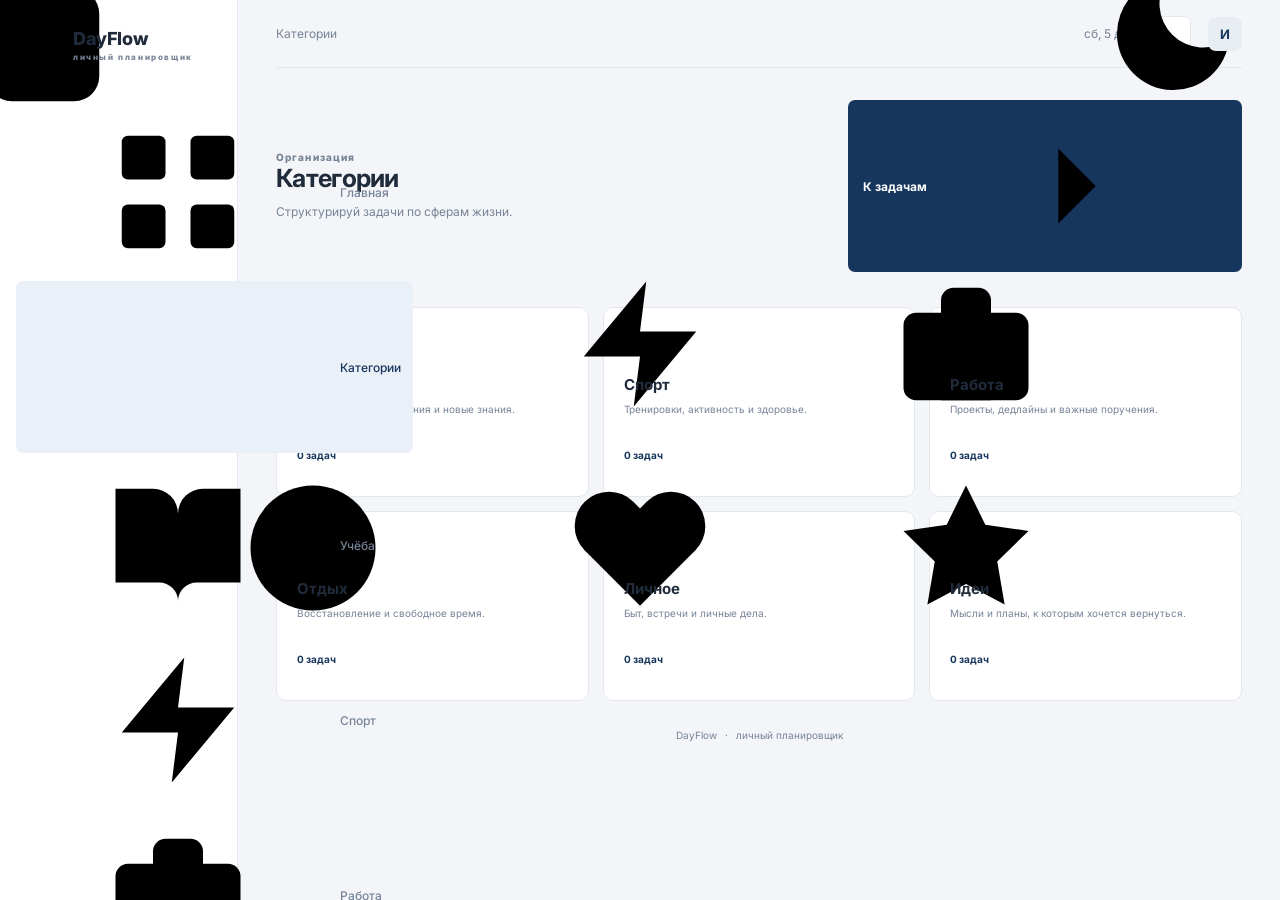
==== commit 73dd45b0: "Update category.html" ====
--- a/category.html
+++ b/category.html
@@ -2,67 +2,138 @@
 <html lang="ru">
 <head>
   <meta charset="UTF-8">
-  <meta name="viewport" content="width=device-width, initial-scale=1.0, maximum-scale=1.0, user-scalable=no">
+  <meta name="viewport" content="width=device-width, initial-scale=1.0, viewport-fit=cover">
+  <meta name="theme-color" content="#f3f5f8">
   <title>Категории — DayFlow</title>
   <link rel="preconnect" href="https://fonts.googleapis.com">
-  <link href="https://fonts.googleapis.com/css2?family=Inter:wght@400;500;600;700;800&display=swap" rel="stylesheet">
+  <link rel="preconnect" href="https://fonts.gstatic.com" crossorigin>
+  <link href="https://fonts.googleapis.com/css2?family=Inter:wght@400;500;600;700&display=swap" rel="stylesheet">
   <link rel="stylesheet" href="style.css">
 </head>
 <body>
+  <svg xmlns="http://www.w3.org/2000/svg" style="display:none" aria-hidden="true">
+    <symbol id="i-logo" viewBox="0 0 24 24"><rect x="3" y="3" width="18" height="18" rx="4"/><path d="M8 12h8"/></symbol>
+    <symbol id="i-grid" viewBox="0 0 24 24"><rect x="3" y="3" width="7" height="7" rx="1"/><rect x="14" y="3" width="7" height="7" rx="1"/><rect x="3" y="14" width="7" height="7" rx="1"/><rect x="14" y="14" width="7" height="7" rx="1"/></symbol>
+    <symbol id="i-list" viewBox="0 0 24 24"><line x1="8" y1="6" x2="21" y2="6"/><line x1="8" y1="12" x2="21" y2="12"/><line x1="8" y1="18" x2="21" y2="18"/><line x1="3" y1="6" x2="3.01" y2="6"/><line x1="3" y1="12" x2="3.01" y2="12"/><line x1="3" y1="18" x2="3.01" y2="18"/></symbol>
+    <symbol id="i-book" viewBox="0 0 24 24"><path d="M2 3h6a4 4 0 0 1 4 4v14a3 3 0 0 0-3-3H2z"/><path d="M22 3h-6a4 4 0 0 0-4 4v14a3 3 0 0 1 3-3h7z"/></symbol>
+    <symbol id="i-bolt" viewBox="0 0 24 24"><polygon points="13 2 3 14 12 14 11 22 21 10 12 10 13 2"/></symbol>
+    <symbol id="i-case" viewBox="0 0 24 24"><rect x="2" y="7" width="20" height="14" rx="2"/><path d="M16 21V5a2 2 0 0 0-2-2h-4a2 2 0 0 0-2 2v16"/></symbol>
+    <symbol id="i-smile" viewBox="0 0 24 24"><circle cx="12" cy="12" r="10"/><path d="M8 14s1.5 2 4 2 4-2 4-2"/><line x1="9" y1="9" x2="9.01" y2="9"/><line x1="15" y1="9" x2="15.01" y2="9"/></symbol>
+    <symbol id="i-heart" viewBox="0 0 24 24"><path d="M20.84 4.61a5.5 5.5 0 0 0-7.78 0L12 5.67l-1.06-1.06a5.5 5.5 0 0 0-7.78 7.78l1.06 1.06L12 21.23l7.78-7.78 1.06-1.06a5.5 5.5 0 0 0 0-7.78z"/></symbol>
+    <symbol id="i-star" viewBox="0 0 24 24"><polygon points="12 2 15.09 8.26 22 9.27 17 14.14 18.18 21.02 12 17.77 5.82 21.02 7 14.14 2 9.27 8.91 8.26 12 2"/></symbol>
+    <symbol id="i-moon" viewBox="0 0 24 24"><path d="M21 12.79A9 9 0 1 1 11.21 3 7 7 0 0 0 21 12.79z"/></symbol>
+    <symbol id="i-sun" viewBox="0 0 24 24"><circle cx="12" cy="12" r="5"/><line x1="12" y1="1" x2="12" y2="3"/><line x1="12" y1="21" x2="12" y2="23"/><line x1="4.22" y1="4.22" x2="5.64" y2="5.64"/><line x1="18.36" y1="18.36" x2="19.78" y2="19.78"/><line x1="1" y1="12" x2="3" y2="12"/><line x1="21" y1="12" x2="23" y2="12"/><line x1="4.22" y1="19.78" x2="5.64" y2="18.36"/><line x1="18.36" y1="5.64" x2="19.78" y2="4.22"/></symbol>
+    <symbol id="i-menu" viewBox="0 0 24 24"><line x1="3" y1="12" x2="21" y2="12"/><line x1="3" y1="6" x2="21" y2="6"/><line x1="3" y1="18" x2="21" y2="18"/></symbol>
+    <symbol id="i-right" viewBox="0 0 24 24"><polyline points="9 18 15 12 9 6"/></symbol>
+    <symbol id="i-check-circle" viewBox="0 0 24 24"><path d="M22 11.08V12a10 10 0 1 1-5.93-9.14"/><polyline points="22 4 12 14.01 9 11.01"/></symbol>
+    <symbol id="i-x" viewBox="0 0 24 24"><line x1="18" y1="6" x2="6" y2="18"/><line x1="6" y1="6" x2="18" y2="18"/></symbol>
+    <symbol id="i-info" viewBox="0 0 24 24"><circle cx="12" cy="12" r="10"/><line x1="12" y1="16" x2="12" y2="12"/><line x1="12" y1="8" x2="12.01" y2="8"/></symbol>
+    <symbol id="i-clock" viewBox="0 0 24 24"><circle cx="12" cy="12" r="10"/><polyline points="12 6 12 12 16 14"/></symbol>
+  </svg>
+
   <div class="app-shell">
     <aside class="sidebar" id="sidebar">
-      <a class="brand" href="index.html"><span class="brand-mark">D</span><span>DayFlow<small>PERSONAL PLANNER</small></span></a>
-      <div class="side-label">МЕНЮ</div>
-      <nav class="nav">
-        <a class="nav-link" href="index.html"><span>▦</span> Главная</a>
-        <a class="nav-link active" href="category.html"><span>▤</span> Категории</a>
-        <a class="nav-link" href="index.html"><span>✓</span> Все задачи</a>
-        <a class="nav-link" href="index.html?category=study"><span>⌘</span> Учёба</a>
-        <a class="nav-link" href="index.html?category=sport"><span>⚡</span> Спорт</a>
+      <a class="brand" href="index.html">
+        <span class="brand-mark"><svg class="icon"><use href="#i-logo"></use></svg></span>
+        <span class="brand-text">DayFlow<small>личный планировщик</small></span>
+      </a>
+
+      <nav class="nav" aria-label="Основная навигация">
+        <a class="nav-link" href="index.html"><svg class="icon"><use href="#i-grid"></use></svg>Главная</a>
+        <a class="nav-link active" href="category.html"><svg class="icon"><use href="#i-list"></use></svg>Категории</a>
+        <div class="nav-divider"></div>
+        <a class="nav-link" href="index.html?category=study"><svg class="icon"><use href="#i-book"></use></svg>Учёба</a>
+        <a class="nav-link" href="index.html?category=sport"><svg class="icon"><use href="#i-bolt"></use></svg>Спорт</a>
+        <a class="nav-link" href="index.html?category=work"><svg class="icon"><use href="#i-case"></use></svg>Работа</a>
+        <a class="nav-link" href="index.html?category=rest"><svg class="icon"><use href="#i-smile"></use></svg>Отдых</a>
+        <a class="nav-link" href="index.html?category=personal"><svg class="icon"><use href="#i-heart"></use></svg>Личное</a>
+        <a class="nav-link" href="index.html?category=ideas"><svg class="icon"><use href="#i-star"></use></svg>Идеи</a>
       </nav>
+
       <div class="sidebar-bottom">
-        <div class="tip-card"><span>✦</span><strong>Всё важное<br>в одном месте.</strong><small>Планируй без суеты.</small></div>
-        <button class="nav-link" id="themeToggle"><span id="themeIcon">☾</span> Тёмная тема</button>
+        <div class="tip-card">
+          <strong>Всё важное рядом</strong>
+          <small>Каждая сфера жизни — на своём месте.</small>
+        </div>
+        <button type="button" class="nav-link" id="themeToggle">
+          <svg class="icon icon-moon"><use href="#i-moon"></use></svg>
+          <svg class="icon icon-sun hidden"><use href="#i-sun"></use></svg>
+          <span id="themeLabel">Тёмная тема</span>
+        </button>
       </div>
     </aside>
-    <button class="nav-backdrop" id="navBackdrop" aria-label="Закрыть меню"></button>
-    
+
+    <button type="button" class="nav-backdrop" id="navBackdrop" aria-label="Закрыть меню"></button>
+
     <main class="main-content">
       <header class="topbar">
-        <button class="mobile-menu icon-button" id="menuToggle" aria-label="Открыть меню">☰</button>
-        <div class="breadcrumb">Рабочее пространство <span>/</span> Категории</div>
+        <button type="button" class="mobile-menu icon-button" id="menuToggle" aria-label="Открыть меню" aria-expanded="false">
+          <svg class="icon"><use href="#i-menu"></use></svg>
+        </button>
+        <div class="breadcrumb">Категории</div>
         <div class="top-actions">
           <span class="today-label" id="headerDate"></span>
-          <button class="icon-button" id="themeToggleTop">◐</button>
-          <div class="avatar">Я</div>
+          <button type="button" class="icon-button" id="themeToggleTop" aria-label="Переключить тему">
+            <svg class="icon icon-moon"><use href="#i-moon"></use></svg>
+            <svg class="icon icon-sun hidden"><use href="#i-sun"></use></svg>
+          </button>
+          <div class="avatar">И</div>
         </div>
       </header>
-      
+
       <section class="welcome-row">
         <div>
-          <p class="eyebrow">ТВОИ НАПРАВЛЕНИЯ</p>
-          <h1>Категории <span>дел.</span></h1>
-          <p class="muted">Разделяй задачи по сферам жизни, чтобы легко находить нужное.</p>
+          <p class="eyebrow">Организация</p>
+          <h1>Категории</h1>
+          <p class="muted">Структурируй задачи по сферам жизни.</p>
         </div>
-        <a class="primary-button button-link" href="index.html">Перейти к задачам →</a>
+        <a class="primary-button button-link" href="index.html">К задачам<svg class="icon"><use href="#i-right"></use></svg></a>
       </section>
-      
+
       <section class="category-grid-page" id="categoryGrid">
-        <a class="category-large category-card-link study-card" href="index.html?category=study"><div class="category-icon study">⌘</div><h2>Учёба</h2><p>Python, SQLite, Stepik, домашние задания и новые знания.</p><strong id="count-study">0 задач</strong></a>
-        <a class="category-large category-card-link sport-card" href="index.html?category=sport"><div class="category-icon sport">⚡</div><h2>Спорт</h2><p>Бег, велосипед, прогулки и тренировки в комфортном темпе.</p><strong id="count-sport">0 задач</strong></a>
-        <a class="category-large category-card-link work-card" href="index.html?category=work"><div class="category-icon work">▣</div><h2>Работа</h2><p>Проекты, рабочие задачи и важные поручения.</p><strong id="count-work">0 задач</strong></a>
-        <a class="category-large category-card-link rest-card" href="index.html?category=rest"><div class="category-icon rest">☕</div><h2>Отдых</h2><p>Фильмы, игры, свободное время и перезагрузка.</p><strong id="count-rest">0 задач</strong></a>
-        <a class="category-large category-card-link personal-card" href="index.html?category=personal"><div class="category-icon personal">♡</div><h2>Личное</h2><p>Покупки, встречи, бытовые и личные дела.</p><strong id="count-personal">0 задач</strong></a>
-        <a class="category-large category-card-link ideas-card" href="index.html?category=ideas"><div class="category-icon ideas">✦</div><h2>Идеи</h2><p>Мысли, планы и задумки, к которым хочется вернуться.</p><strong id="count-ideas">0 задач</strong></a>
+        <a class="category-large" href="index.html?category=study">
+          <span class="category-icon lg cat-study"><svg class="icon"><use href="#i-book"></use></svg></span>
+          <h2>Учёба</h2>
+          <p>Курсы, домашние задания и новые знания.</p>
+          <strong id="count-study">0 задач</strong>
+        </a>
+        <a class="category-large" href="index.html?category=sport">
+          <span class="category-icon lg cat-sport"><svg class="icon"><use href="#i-bolt"></use></svg></span>
+          <h2>Спорт</h2>
+          <p>Тренировки, активность и здоровье.</p>
+          <strong id="count-sport">0 задач</strong>
+        </a>
+        <a class="category-large" href="index.html?category=work">
+          <span class="category-icon lg cat-work"><svg class="icon"><use href="#i-case"></use></svg></span>
+          <h2>Работа</h2>
+          <p>Проекты, дедлайны и важные поручения.</p>
+          <strong id="count-work">0 задач</strong>
+        </a>
+        <a class="category-large" href="index.html?category=rest">
+          <span class="category-icon lg cat-rest"><svg class="icon"><use href="#i-smile"></use></svg></span>
+          <h2>Отдых</h2>
+          <p>Восстановление и свободное время.</p>
+          <strong id="count-rest">0 задач</strong>
+        </a>
+        <a class="category-large" href="index.html?category=personal">
+          <span class="category-icon lg cat-personal"><svg class="icon"><use href="#i-heart"></use></svg></span>
+          <h2>Личное</h2>
+          <p>Быт, встречи и личные дела.</p>
+          <strong id="count-personal">0 задач</strong>
+        </a>
+        <a class="category-large" href="index.html?category=ideas">
+          <span class="category-icon lg cat-ideas"><svg class="icon"><use href="#i-star"></use></svg></span>
+          <h2>Идеи</h2>
+          <p>Мысли и планы, к которым хочется вернуться.</p>
+          <strong id="count-ideas">0 задач</strong>
+        </a>
       </section>
-      <footer>DayFlow <span>·</span> Твой день под контролем</footer>
+
+      <footer>DayFlow <span>·</span> личный планировщик</footer>
     </main>
   </div>
 
-  <!-- Контейнер для всплывающих уведомлений -->
-  <div id="toast-container" class="toast-container"></div>
-  
-  <!-- Скрипт подключаем один раз -->
+  <div id="toast-container" class="toast-container" aria-live="polite"></div>
   <script src="script.js"></script>
 </body>
 </html>
--- a/style.css
+++ b/style.css
@@ -14,7 +14,7 @@
   background: var(--bg); color: var(--text);
   font-family: 'Inter', Arial, sans-serif; font-size: 13px;
   transition: background .2s, color .2s;
-  overflow-x: hidden; /* КРИТИЧЕСКИ ВАЖНО ДЛЯ МОБИЛЬНЫХ */
+  overflow-x: hidden;
   min-height: 100vh;
 }
 button, input, textarea, select { font: inherit; }
@@ -212,6 +212,59 @@
 footer { padding: 28px 0; color: var(--muted); font-size: 10px; text-align: center; }
 footer span { padding: 0 5px; }
 
+/* === УВЕДОМЛЕНИЯ (TOASTS) === */
+.toast-container {
+  position: fixed;
+  bottom: 24px;
+  right: 24px;
+  z-index: 9999;
+  display: flex;
+  flex-direction: column;
+  gap: 10px;
+  pointer-events: none;
+}
+.toast {
+  pointer-events: auto;
+  background: var(--surface);
+  color: var(--text);
+  padding: 12px 18px;
+  border-radius: 10px;
+  box-shadow: 0 8px 24px rgba(0,0,0,0.15);
+  border-left: 4px solid var(--primary);
+  font-size: 13px;
+  font-weight: 600;
+  display: flex;
+  align-items: center;
+  gap: 10px;
+  animation: toastSlideIn 0.3s cubic-bezier(0.2, 0.8, 0.2, 1);
+  max-width: 320px;
+}
+.toast.success { border-left-color: #20a36a; }
+.toast.error { border-left-color: #df5555; }
+.toast.info { border-left-color: #4388e8; }
+
+@keyframes toastSlideIn {
+  from { transform: translateX(120%); opacity: 0; }
+  to { transform: translateX(0); opacity: 1; }
+}
+@keyframes toastFadeOut {
+  to { transform: translateX(120%); opacity: 0; }
+}
+
+@media (max-width: 768px) {
+  .toast-container {
+    bottom: 16px;
+    left: 16px;
+    right: 16px;
+    align-items: center;
+  }
+  .toast {
+    width: 100%;
+    max-width: none;
+    justify-content: center;
+  }
+}
+
 /* =========================================
    АДАПТИВНОСТЬ (МОБИЛЬНАЯ ВЕРСИЯ)
    ========================================= */
@@ -222,7 +275,6 @@
 }
 
 @media (max-width: 768px) {
-  /* Скрываем боковую панель и показываем кнопку меню */
   .sidebar { transform: translateX(-100%); width: 85vw; max-width: 320px; z-index: 100; box-shadow: 12px 0 35px rgba(13,28,48,.12); }
   .sidebar.open { transform: translateX(0); }
   .nav-backdrop.visible { display: block; }
@@ -277,7 +329,7 @@
   .form-row { grid-template-columns: 1fr; gap: 0; }
   .modal-actions { display: grid; grid-template-columns: 1fr 1.4fr; gap: 8px; }
   .modal-actions button { min-height: 44px; font-size: 11px; }
-  .modal input, .modal textarea, .modal select { font-size: 16px; padding: 11px; } /* 16px предотвращает зум на iOS */
+  .modal input, .modal textarea, .modal select { font-size: 16px; padding: 11px; }
 }
 
 @media (max-width: 380px) {
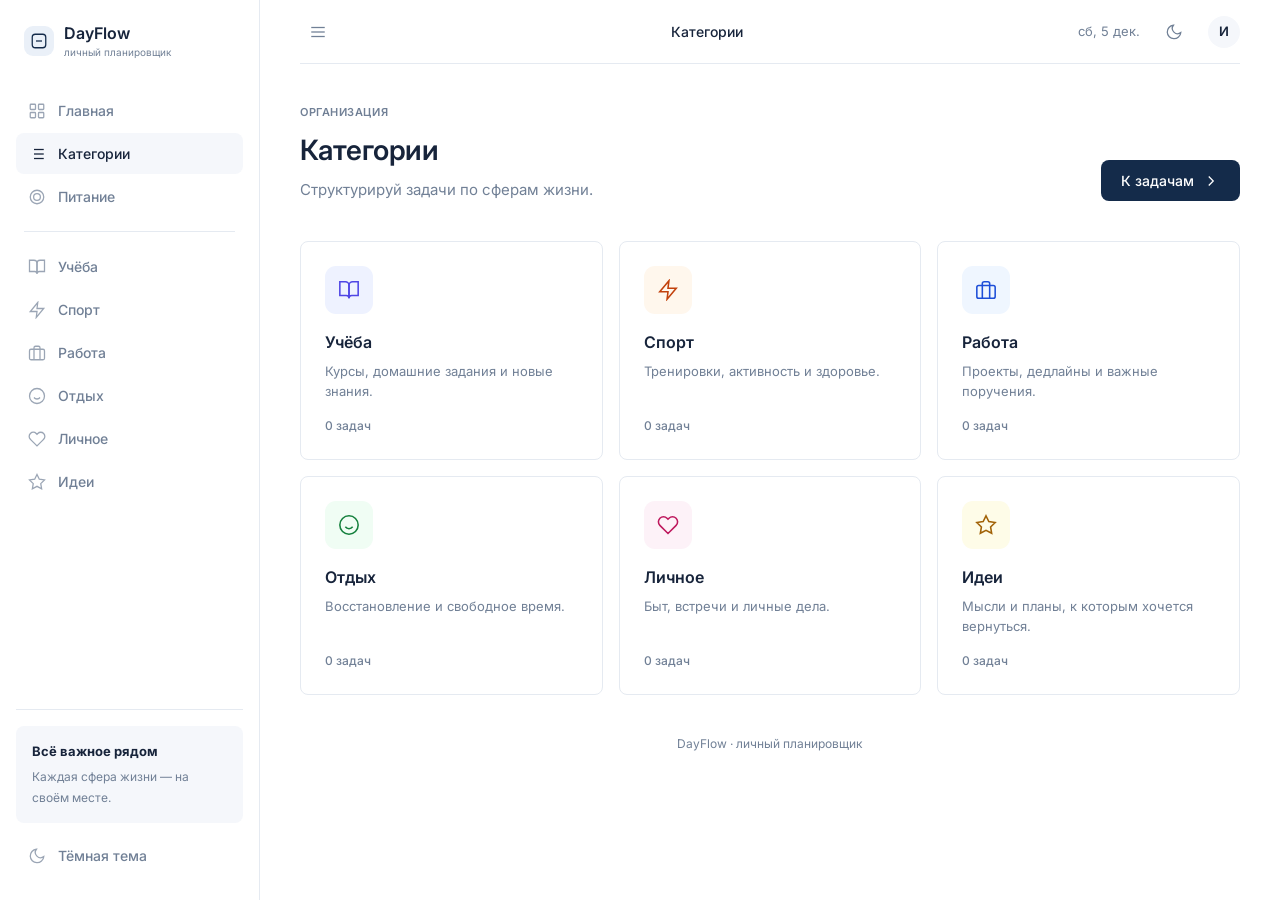
==== commit a270433c: "Update category.html" ====
--- a/category.html
+++ b/category.html
@@ -29,6 +29,7 @@
     <symbol id="i-x" viewBox="0 0 24 24"><line x1="18" y1="6" x2="6" y2="18"/><line x1="6" y1="6" x2="18" y2="18"/></symbol>
     <symbol id="i-info" viewBox="0 0 24 24"><circle cx="12" cy="12" r="10"/><line x1="12" y1="16" x2="12" y2="12"/><line x1="12" y1="8" x2="12.01" y2="8"/></symbol>
     <symbol id="i-clock" viewBox="0 0 24 24"><circle cx="12" cy="12" r="10"/><polyline points="12 6 12 12 16 14"/></symbol>
+    <symbol id="i-plate" viewBox="0 0 24 24"><circle cx="12" cy="12" r="9"/><circle cx="12" cy="12" r="4.5"/></symbol>
   </svg>
 
   <div class="app-shell">
@@ -41,6 +42,7 @@
       <nav class="nav" aria-label="Основная навигация">
         <a class="nav-link" href="index.html"><svg class="icon"><use href="#i-grid"></use></svg>Главная</a>
         <a class="nav-link active" href="category.html"><svg class="icon"><use href="#i-list"></use></svg>Категории</a>
+        <a class="nav-link" href="nutrition.html"><svg class="icon"><use href="#i-plate"></use></svg>Питание</a>
         <div class="nav-divider"></div>
         <a class="nav-link" href="index.html?category=study"><svg class="icon"><use href="#i-book"></use></svg>Учёба</a>
         <a class="nav-link" href="index.html?category=sport"><svg class="icon"><use href="#i-bolt"></use></svg>Спорт</a>
--- a/style.css
+++ b/style.css
@@ -1,341 +1,400 @@
-/* === БАЗОВЫЕ НАСТРОЙКИ === */
+/* === RESET & BASE === */
 * { box-sizing: border-box; margin: 0; padding: 0; }
 :root {
-  --bg: #f3f5f8; --surface: #ffffff; --surface2: #f7f8fa;
-  --text: #202b3b; --muted: #778397; --line: #e3e8ef;
-  --primary: #17365d; --shadow: 0 2px 10px rgba(23,42,69,.035);
+  --bg: #ffffff; --surface: #ffffff; --surface-alt: #f5f7fb;
+  --text: #17243b; --text-muted: #718096; --border: #e5eaf1;
+  --primary: #142b4a; --primary-hover: #203d62;
+  --radius: 8px; --shadow: 0 1px 2px rgba(0,0,0,0.05);
 }
 body.dark {
-  --bg: #111a27; --surface: #192536; --surface2: #202f42;
-  --text: #e8edf4; --muted: #9aa8ba; --line: #2b3a4e;
-  --primary: #789ac4; --shadow: 0 2px 12px rgba(0,0,0,.12);
+  --bg: #09090b; --surface: #18181b; --surface-alt: #27272a;
+  --text: #fafafa; --text-muted: #a1a1aa; --border: #27272a;
+  --primary: #dbeafe; --primary-hover: #bfdbfe;
+  --shadow: 0 1px 2px rgba(0,0,0,0.2);
 }
 body {
   background: var(--bg); color: var(--text);
-  font-family: 'Inter', Arial, sans-serif; font-size: 13px;
-  transition: background .2s, color .2s;
-  overflow-x: hidden;
-  min-height: 100vh;
-}
-button, input, textarea, select { font: inherit; }
-button { cursor: pointer; border: none; background: none; }
-a { text-decoration: none; color: inherit; }
-
-/* === БОКОВАЯ ПАНЕЛЬ === */
-.app-shell { min-height: 100vh; display: flex; }
+  font-family: 'Inter', -apple-system, sans-serif; font-size: 14px; line-height: 1.5;
+  transition: background 0.2s, color 0.2s; overflow-x: hidden; min-height: 100vh;
+  -webkit-font-smoothing: antialiased;
+}
+button, input, textarea, select { font: inherit; border: none; background: none; color: inherit; }
+button { cursor: pointer; } a { text-decoration: none; color: inherit; }
+svg { width: 18px; height: 18px; stroke-width: 1.5; }
+
+/* === LAYOUT === */
+.app-shell { display: flex; min-height: 100vh; }
 .sidebar {
-  width: 238px; position: fixed; inset: 0 auto 0 0;
-  background: var(--surface); border-right: 1px solid var(--line);
-  padding: 26px 16px; display: flex; flex-direction: column;
-  z-index: 50; transition: transform 0.3s ease;
-}
-.brand { display: flex; align-items: center; gap: 11px; font-size: 18px; font-weight: 800; letter-spacing: -.4px; margin: 0 8px 42px; }
-.brand-mark { width: 38px; height: 38px; border-radius: 8px; background: #17365d; display: grid; place-items: center; color: white; font-size: 19px; }
-.brand small { display: block; font-size: 8px; letter-spacing: 1.6px; color: var(--muted); margin-top: 3px; }
-.side-label, .eyebrow { font-size: 10px; letter-spacing: 1.1px; font-weight: 800; color: var(--muted); }
-.side-label { margin: 0 12px 13px; }
-.nav { display: grid; gap: 3px; }
+  width: 260px; position: fixed; inset: 0 auto 0 0;
+  background: var(--surface); border-right: 1px solid var(--border);
+  padding: 24px 16px; display: flex; flex-direction: column; z-index: 50;
+}
+.brand { display: flex; align-items: center; gap: 10px; font-weight: 600; font-size: 16px; margin-bottom: 32px; padding: 0 8px; }
+.brand-icon { width: 24px; height: 24px; }
+.nav { display: flex; flex-direction: column; gap: 2px; flex: 1; }
 .nav-link {
-  display: flex; align-items: center; gap: 12px; padding: 11px 12px;
-  border-radius: 7px; text-align: left; font-weight: 500; font-size: 12px; color: var(--muted); width: 100%;
-}
-.nav-link span { font-size: 15px; width: 20px; text-align: center; }
-.nav-link:hover, .nav-link.active { background: #eaf0f7; color: #17365d; }
-body.dark .nav-link:hover, body.dark .nav-link.active { background: #263b55; color: #dce8f7; }
-.sidebar-bottom { margin-top: auto; }
-.tip-card { padding: 17px; background: #f2f5f9; color: #294361; border: 1px solid #e5ebf2; border-radius: 9px; margin: 0 3px 17px; }
-.tip-card > span { font-size: 16px; }
-.tip-card strong { display: block; font-size: 12px; line-height: 1.55; margin: 9px 0; }
-.tip-card small { color: #7c8ba0; font-size: 11px; }
-body.dark .tip-card { background: #202f42; color: #dce6f3; border-color: #304258; }
-
-/* === ОСНОВНОЙ КОНТЕНТ === */
-.main-content { margin-left: 238px; padding: 0 38px; width: 100%; max-width: 1700px; }
-.topbar { height: 68px; display: flex; align-items: center; justify-content: space-between; border-bottom: 1px solid var(--line); }
-.breadcrumb { color: var(--muted); font-size: 12px; }
-.breadcrumb span { padding: 0 9px; color: #c1c6d2; }
-.top-actions { display: flex; align-items: center; gap: 17px; }
-.today-label { font-size: 12px; color: var(--muted); }
-.avatar { width: 34px; height: 34px; border-radius: 8px; display: grid; place-items: center; background: #e8edf4; color: #17365d; font-weight: 700; }
-.icon-button { border: 1px solid var(--line); background: var(--surface); color: var(--muted); border-radius: 7px; width: 36px; height: 36px; font-size: 17px; display: grid; place-items: center; transition: .2s; }
-.icon-button:hover { color: var(--primary); border-color: #c9c4ff; }
+  display: flex; align-items: center; gap: 12px; padding: 10px 12px;
+  border-radius: var(--radius); color: var(--text-muted); font-weight: 500; font-size: 14px;
+  transition: all 0.15s ease;
+}
+.nav-link svg { opacity: 0.7; }
+.nav-link:hover, .nav-link.active { background: var(--surface-alt); color: var(--text); }
+.nav-link.active svg { opacity: 1; }
+.sidebar-bottom { margin-top: auto; padding-top: 16px; border-top: 1px solid var(--border); }
+.tip-card { padding: 16px; background: var(--surface-alt); border-radius: var(--radius); margin-bottom: 12px; }
+.tip-card strong { display: block; font-size: 13px; margin-bottom: 4px; }
+.tip-card small { font-size: 12px; color: var(--text-muted); }
+.theme-toggle { width: 100%; justify-content: flex-start; }
+.icon-sun.hidden, .icon-moon.hidden { display: none; }
+
+.main-content { margin-left: 260px; padding: 0 40px; width: 100%; max-width: 1400px; }
+.topbar {
+  height: 64px; display: flex; align-items: center; justify-content: space-between;
+  border-bottom: 1px solid var(--border); position: sticky; top: 0; background: var(--bg); z-index: 40;
+}
+.breadcrumb { font-size: 14px; font-weight: 500; }
+.top-actions { display: flex; align-items: center; gap: 16px; }
+.today-label { font-size: 13px; color: var(--text-muted); }
+.avatar {
+  width: 32px; height: 32px; border-radius: 50%; background: var(--surface-alt);
+  display: grid; place-items: center; font-weight: 600; font-size: 13px;
+}
 .mobile-menu { display: none; }
-
-/* === ПРИВЕТСТВИЕ И СТАТИСТИКА === */
-.welcome-row { display: flex; align-items: center; justify-content: space-between; gap: 20px; padding: 32px 0 23px; }
-.welcome-row h1 { font-size: 25px; font-weight: 700; letter-spacing: -.7px; margin: 0 0 9px; }
-.welcome-row h1 span { color: #17365d; }
-body.dark .welcome-row h1 span { color: #9bb6d8; }
-.muted { color: var(--muted); font-size: 12px; line-height: 1.6; }
-.primary-button, .secondary-button { border-radius: 7px; padding: 11px 15px; font-weight: 700; font-size: 12px; transition: .2s; display: inline-flex; align-items: center; justify-content: center; }
-.primary-button { background: #17365d; color: #fff; }
-.primary-button:hover { background: #244b78; }
-.secondary-button { background: var(--surface2); color: var(--text); border: 1px solid var(--line); }
-.button-link { text-decoration: none; }
-
-.stats-grid { display: grid; grid-template-columns: repeat(4, 1fr); gap: 12px; margin-bottom: 18px; }
-.stat-card { background: var(--surface); border: 1px solid var(--line); border-radius: 9px; padding: 15px; display: flex; align-items: center; gap: 12px; }
-.stat-icon { width: 34px; height: 34px; border-radius: 8px; display: grid; place-items: center; font-size: 16px; font-weight: 700; }
-.purple { background: #f0efff; color: #6c5ce7; } .green { background: #e9f8f0; color: #20a36a; }
-.blue { background: #eaf3ff; color: #4388e8; } .orange { background: #fff3e8; color: #e89948; }
-.stat-card span, .stat-card small { display: block; color: var(--muted); font-size: 10px; }
-.stat-card strong { display: block; font-size: 21px; font-weight: 700; margin: 3px 0; }
-
-/* === СЕТКА КОНТЕНТА === */
-.content-grid { display: grid; grid-template-columns: minmax(0, 1.7fr) minmax(260px, .85fr); gap: 18px; align-items: start; }
-.panel { background: var(--surface); border: 1px solid var(--line); border-radius: 10px; padding: 18px; }
-.panel-heading { display: flex; justify-content: space-between; align-items: center; gap: 12px; }
-.panel-heading h2 { font-size: 14px; margin: 0 0 5px; letter-spacing: -.3px; }
-.panel-heading p { font-size: 10px; }
-.date-control { display: flex; align-items: center; gap: 6px; }
-.date-control input { border: 1px solid var(--line); border-radius: 6px; padding: 8px; background: var(--surface2); color: var(--text); font-size: 11px; max-width: 135px; }
-.icon-button.small { width: 29px; height: 29px; }
-
-/* === ПРОГРЕСС И ФИЛЬТРЫ === */
-.progress-wrap { margin: 18px 0 16px; }
-.progress-info { display: flex; justify-content: space-between; font-size: 11px; margin-bottom: 9px; }
-.progress-info span { color: var(--muted); } .progress-info strong { color: var(--primary); }
-.progress-track { height: 5px; border-radius: 10px; background: var(--surface2); overflow: hidden; }
-.progress-track > div { height: 100%; width: 0; background: #17365d; border-radius: 10px; transition: width .25s; }
-body.dark .progress-track > div { background: #789ac4; }
-
-.filter-row { display: flex; gap: 7px; flex-wrap: wrap; padding-bottom: 14px; border-bottom: 1px solid var(--line); }
-.filter-chip { border: 1px solid var(--line); background: var(--surface); color: var(--muted); border-radius: 6px; padding: 7px 10px; font-size: 10px; font-weight: 600; transition: .2s; }
-.filter-chip.selected { background: #eaf0f7; color: #17365d; border-color: #eaf0f7; }
-body.dark .filter-chip.selected { background: #263b55; color: #dce8f7; border-color: #263b55; }
-
-/* === СПИСОК ЗАДАЧ === */
-.task-list { display: grid; }
-.task-item { display: flex; align-items: center; gap: 10px; padding: 13px 1px; border-bottom: 1px solid var(--line); }
-.task-item:last-child { border-bottom: 0; }
-.task-color { width: 3px; height: 38px; border-radius: 8px; flex-shrink: 0; }
-.task-main { min-width: 0; flex: 1; }
-.task-title { font-weight: 600; font-size: 12px; margin-bottom: 5px; overflow-wrap: anywhere; }
-.task-description { font-size: 10px; color: var(--muted); margin-bottom: 6px; overflow-wrap: anywhere; }
-.task-meta { display: flex; gap: 7px; align-items: center; flex-wrap: wrap; }
-.category-pill, .status-pill, .priority-pill { font-size: 9px; padding: 4px 7px; border-radius: 4px; font-weight: 600; }
-.category-pill { background: var(--surface2); color: var(--muted); }
-.status-pill.todo { background: #edf0f4; color: #687587; }
-.status-pill.doing { background: #e8f1fb; color: #2769ad; }
-.status-pill.done { background: #e8f5ed; color: #217447; }
-.status-pill.cancelled { background: #faeaea; color: #b83b3b; }
-.priority-high { background: #fff0ed; color: #b84c3d; }
-.priority-normal { background: #f0f2f5; color: #69778a; }
-.priority-low { background: #edf4f0; color: #47765b; }
-body.dark .priority-high { background: #482d2b; color: #f0aaa0; }
-body.dark .priority-normal { background: #2b394b; color: #b8c5d5; }
-body.dark .priority-low { background: #263d34; color: #a4d0b6; }
-.task-time { font-size: 10px; color: var(--muted); }
-.task-actions { display: flex; align-items: center; gap: 4px; }
-.status-select { max-width: 116px; border: 1px solid var(--line); border-radius: 6px; background: var(--surface2); color: var(--text); padding: 6px; font-size: 9px; }
-.mini-action { color: var(--muted); font-size: 14px; padding: 5px; border-radius: 4px; }
-.mini-action:hover { color: var(--primary); background: var(--surface2); }
-.delete-action:hover { color: #c74747 !important; background: #fff0f0 !important; }
-body.dark .delete-action:hover { background: #482d2d !important; color: #ffb4b4 !important; }
-
-.empty-state { text-align: center; padding: 38px 12px; }
-.empty-state > div { font-size: 28px; color: var(--primary); }
-.empty-state h3 { font-size: 14px; margin: 10px 0; }
-.empty-state p { font-size: 11px; color: var(--muted); margin: 0 auto 16px; max-width: 260px; }
+.icon-button {
+  width: 36px; height: 36px; border-radius: var(--radius); display: grid; place-items: center;
+  color: var(--text-muted); transition: 0.15s;
+}
+.icon-button:hover { background: var(--surface-alt); color: var(--text); }
+.icon-button.small { width: 32px; height: 32px; }
+
+/* === CONTENT === */
+.welcome-row { display: flex; justify-content: space-between; align-items: flex-end; padding: 40px 0 32px; }
+.eyebrow { font-size: 11px; font-weight: 600; letter-spacing: 0.05em; color: var(--text-muted); text-transform: uppercase; margin-bottom: 8px; }
+.welcome-row h1 { font-size: 28px; font-weight: 600; letter-spacing: -0.02em; margin-bottom: 8px; }
+.muted { color: var(--text-muted); font-size: 15px; }
+.primary-button {
+  background: var(--primary); color: var(--bg); padding: 10px 20px;
+  border-radius: var(--radius); font-weight: 500; font-size: 14px;
+  display: inline-flex; align-items: center; gap: 8px; transition: 0.15s;
+}
+.primary-button:hover { background: var(--primary-hover); }
+.primary-button.ghost { background: transparent; color: var(--text); border: 1px solid var(--border); }
+.primary-button.ghost:hover { background: var(--surface-alt); }
+.secondary-button {
+  background: var(--surface-alt); color: var(--text); padding: 10px 20px;
+  border-radius: var(--radius); font-weight: 500; font-size: 14px; transition: 0.15s;
+}
+.secondary-button:hover { background: var(--border); }
+
+.stats-grid { display: grid; grid-template-columns: repeat(4, 1fr); gap: 16px; margin-bottom: 32px; }
+.stat-card {
+  background: var(--surface); border: 1px solid var(--border); border-radius: var(--radius);
+  padding: 20px; display: flex; flex-direction: column; gap: 4px;
+}
+.stat-value { font-size: 24px; font-weight: 600; letter-spacing: -0.02em; }
+.stat-value.success { color: #16a34a; }
+.stat-value.active { color: #2563eb; }
+.stat-value.warning { color: #ca8a04; }
+.stat-label { font-size: 13px; color: var(--text-muted); }
+
+.content-grid { display: grid; grid-template-columns: 1fr 320px; gap: 24px; align-items: start; }
+.panel {
+  background: var(--surface); border: 1px solid var(--border);
+  border-radius: var(--radius); padding: 24px;
+}
+.panel-heading { display: flex; justify-content: space-between; align-items: center; margin-bottom: 20px; }
+.panel-heading h2 { font-size: 16px; font-weight: 600; }
+
+.date-control { display: flex; align-items: center; gap: 8px; background: var(--surface-alt); padding: 4px; border-radius: var(--radius); }
+.date-control input {
+  border: none; background: transparent; padding: 6px 10px; font-size: 13px;
+  color: var(--text); outline: none; width: 130px; text-align: center;
+}
+
+.progress-wrap { margin-bottom: 24px; }
+.progress-info { display: flex; justify-content: space-between; font-size: 12px; margin-bottom: 8px; color: var(--text-muted); }
+.progress-info strong { color: var(--text); }
+.progress-track { height: 4px; background: var(--surface-alt); border-radius: 2px; overflow: hidden; }
+.progress-track > div { height: 100%; width: 0; background: var(--primary); border-radius: 2px; transition: width 0.3s ease; }
+
+.week-strip { display: grid; grid-template-columns: repeat(7, 1fr); gap: 8px; margin-bottom: 24px; }
+.week-day {
+  display: flex; flex-direction: column; align-items: center; gap: 4px; padding: 10px 4px;
+  border: 1px solid var(--border); border-radius: var(--radius); color: var(--text-muted); font-size: 12px;
+  transition: 0.15s;
+}
+.week-day strong { font-size: 15px; color: var(--text); font-weight: 500; }
+.week-day.selected { background: var(--primary); color: var(--bg); border-color: var(--primary); }
+.week-day.selected strong { color: var(--bg); }
+.week-day small { font-size: 10px; opacity: 0.7; }
+
+.task-tools { display: flex; gap: 12px; margin-bottom: 16px; }
+.search-box {
+  flex: 1; display: flex; align-items: center; gap: 8px; background: var(--surface-alt);
+  padding: 0 12px; border-radius: var(--radius); border: 1px solid transparent; transition: 0.15s;
+}
+.search-box:focus-within { border-color: var(--border); background: var(--surface); }
+.search-box svg { opacity: 0.5; }
+.search-box input { width: 100%; padding: 10px 0; font-size: 14px; outline: none; }
+.task-tools-hint { font-size: 12px; color: var(--text-muted); white-space: nowrap; align-self: center; }
+
+.filter-row { display: flex; gap: 8px; margin-bottom: 20px; border-bottom: 1px solid var(--border); padding-bottom: 16px; }
+.filter-chip {
+  padding: 6px 12px; border-radius: 20px; font-size: 13px; font-weight: 500;
+  color: var(--text-muted); border: 1px solid var(--border); transition: 0.15s;
+}
+.filter-chip.selected { background: var(--primary); color: var(--bg); border-color: var(--primary); }
+
+.task-list { display: flex; flex-direction: column; }
+.task-item {
+  display: flex; align-items: center; gap: 16px; padding: 16px 0;
+  border-bottom: 1px solid var(--border); transition: 0.15s;
+}
+.task-item:last-child { border-bottom: none; }
+.task-main { flex: 1; min-width: 0; }
+.task-title { font-weight: 500; font-size: 14px; margin-bottom: 4px; }
+.task-description { font-size: 13px; color: var(--text-muted); margin-bottom: 8px; }
+.task-meta { display: flex; gap: 8px; align-items: center; flex-wrap: wrap; }
+.pill {
+  font-size: 11px; padding: 3px 8px; border-radius: 4px; font-weight: 500;
+  background: var(--surface-alt); color: var(--text-muted);
+}
+.task-time { font-size: 12px; color: var(--text-muted); display: flex; align-items: center; gap: 4px; }
+.task-actions { display: flex; gap: 4px; opacity: 0; transition: 0.15s; }
+.task-item:hover .task-actions { opacity: 1; }
+.mini-action {
+  width: 32px; height: 32px; border-radius: 6px; display: grid; place-items: center;
+  color: var(--text-muted); transition: 0.15s;
+}
+.mini-action:hover { background: var(--surface-alt); color: var(--text); }
+.delete-action:hover { color: #ef4444; background: #fef2f2; }
+body.dark .delete-action:hover { background: #450a0a; }
+
+.empty-state { text-align: center; padding: 48px 20px; }
+.empty-icon { width: 48px; height: 48px; color: var(--text-muted); margin-bottom: 16px; opacity: 0.5; }
+.empty-state h3 { font-size: 15px; font-weight: 600; margin-bottom: 8px; }
+.empty-state p { font-size: 13px; color: var(--text-muted); margin-bottom: 20px; }
 .hidden { display: none !important; }
 
-/* === ПРАВАЯ КОЛОНКА === */
-.right-column { display: grid; gap: 16px; }
-.quick-categories { display: grid; gap: 5px; margin-top: 13px; }
-.quick-category { display: flex; align-items: center; gap: 11px; padding: 7px 5px; border-radius: 6px; color: var(--text); text-align: left; font-size: 11px; font-weight: 500; transition: .2s; }
-.quick-category:hover { background: var(--surface2); }
-.quick-category b { margin-left: auto; color: var(--muted); font-size: 16px; }
-.category-icon { width: 32px; height: 32px; display: grid; place-items: center; border-radius: 8px; font-size: 15px; font-weight: 700; }
-.category-icon.study { background: #eaf0f7; color: #31577f; }
-.category-icon.sport { background: #e8f5ed; color: #28794b; }
-.category-icon.work { background: #edf0f5; color: #52657d; }
-.category-icon.rest { background: #f5f0e8; color: #92713b; }
-.category-icon.personal { background: #f5edf0; color: #986176; }
-.category-icon.ideas { background: #eaf2f5; color: #47758b; }
-
-.quote-card { padding: 21px; border-radius: 10px; background: #edf2f7; color: #294361; border: 1px solid #e1e8f0; }
-.quote-mark { font-size: 30px; line-height: 1; color: #56718f; }
-.quote-card h3 { font-size: 14px; line-height: 1.45; margin: 8px 0; }
-.quote-card p { font-size: 11px; line-height: 1.6; color: #60728a; }
-.quote-card span { font-size: 8px; letter-spacing: 1px; color: #71839a; }
-body.dark .quote-card { background: #202f42; color: #e1eaf5; border-color: #304258; }
-body.dark .quote-card p, body.dark .quote-card span { color: #a9b8ca; }
-
-.mini-panel textarea { width: 100%; margin-top: 14px; resize: vertical; min-height: 85px; border: 1px solid var(--line); border-radius: 7px; padding: 11px; background: var(--surface2); color: var(--text); font-size: 11px; outline: none; transition: .2s; }
-.mini-panel textarea:focus { border-color: #7893b2; box-shadow: 0 0 0 2px rgba(23,54,93,.07); }
-.save-hint { font-size: 9px; color: var(--muted); display: block; margin-top: 5px; }
-
-/* === МОДАЛЬНОЕ ОКНО === */
-.nav-backdrop, .modal-backdrop { position: fixed; inset: 0; background: rgba(12,22,36,.42); backdrop-filter: blur(2px); z-index: 90; display: none; }
-.nav-backdrop.visible, .modal-backdrop:not(.hidden) { display: block; }
+/* === RIGHT COLUMN === */
+.right-column { display: flex; flex-direction: column; gap: 20px; }
+.quick-categories { display: grid; grid-template-columns: 1fr 1fr; gap: 8px; }
+.quick-category {
+  display: flex; align-items: center; gap: 8px; padding: 10px 12px;
+  background: var(--surface-alt); border-radius: var(--radius); font-size: 13px; font-weight: 500;
+  transition: 0.15s; justify-content: flex-start;
+}
+.quick-category:hover { background: var(--border); }
+.quick-category svg { opacity: 0.7; }
+
+.quote-card {
+  background: var(--surface); border: 1px solid var(--border); border-radius: var(--radius); padding: 24px;
+}
+.quote-card blockquote p { font-size: 14px; font-style: italic; line-height: 1.6; margin-bottom: 12px; }
+.quote-card cite { font-size: 12px; color: var(--text-muted); font-style: normal; }
+
+.mini-panel textarea {
+  width: 100%; min-height: 100px; padding: 12px; background: var(--surface-alt);
+  border-radius: var(--radius); font-size: 13px; resize: vertical; outline: none;
+  border: 1px solid transparent; transition: 0.15s; margin-top: 12px;
+}
+.mini-panel textarea:focus { background: var(--surface); border-color: var(--border); }
+.save-hint { font-size: 11px; color: var(--text-muted); display: block; margin-top: 8px; }
+
+/* === MODAL === */
+.nav-backdrop, .modal-backdrop {
+  position: fixed; inset: 0; background: rgba(0,0,0,0.3); backdrop-filter: blur(2px);
+  z-index: 90; display: none; opacity: 0; transition: opacity 0.2s;
+}
+.nav-backdrop.visible, .modal-backdrop:not(.hidden) { display: block; opacity: 1; }
 .modal-backdrop { display: grid; place-items: center; padding: 20px; z-index: 100; }
-.modal { width: min(540px, 100%); max-height: 92vh; overflow-y: auto; background: var(--surface); border-radius: 12px; padding: 25px; box-shadow: 0 20px 70px rgba(0,0,0,.2); }
-.modal-heading { display: flex; justify-content: space-between; align-items: center; margin-bottom: 20px; }
-.modal-heading h2 { font-size: 20px; margin: 0; }
-.modal label { display: block; font-size: 11px; font-weight: 700; margin-bottom: 14px; line-height: 1.5; }
-.modal input, .modal textarea, .modal select { display: block; width: 100%; margin-top: 7px; padding: 11px; border: 1px solid var(--line); border-radius: 7px; background: var(--surface2); color: var(--text); outline: none; font-size: 12px; transition: .2s; }
-.modal input:focus, .modal textarea:focus, .modal select:focus { border-color: #7893b2; box-shadow: 0 0 0 2px rgba(23,54,93,.07); }
-.optional { font-weight: 400; color: var(--muted); }
-.form-row { display: grid; grid-template-columns: 1fr 1fr; gap: 12px; }
-.sport-fields { padding: 13px; border-radius: 11px; background: var(--surface2); margin: 2px 0 14px; }
-.sport-title { font-size: 11px; font-weight: 800; margin-bottom: 12px; }
-.modal-actions { display: flex; justify-content: flex-end; gap: 9px; margin-top: 12px; }
-
-/* === НЕДЕЛЯ И ПОИСК === */
-.week-strip { display: grid; grid-template-columns: repeat(7, minmax(0, 1fr)); gap: 7px; margin: 0 0 16px; }
-.week-day { min-width: 0; border: 1px solid var(--line); background: var(--surface2); border-radius: 7px; padding: 9px 4px 8px; color: var(--muted); display: grid; gap: 4px; text-align: center; transition: .15s; }
-.week-day span { font-size: 9px; font-weight: 600; }
-.week-day strong { font-size: 16px; color: var(--text); font-weight: 700; }
-.week-day small { font-size: 8px; white-space: nowrap; overflow: hidden; text-overflow: ellipsis; }
-.week-day.selected { background: #eaf0f7; border-color: #b8c9dc; color: #17365d; }
-.week-day.selected strong { color: #17365d; }
-.week-day.is-today:not(.selected) { border-color: #9aadc3; }
-body.dark .week-day.selected { background: #263b55; border-color: #56718f; color: #dce8f7; }
-body.dark .week-day.selected strong { color: #fff; }
-
-.task-tools { display: flex; align-items: center; justify-content: space-between; gap: 12px; margin: 0 0 12px; }
-.search-box { display: flex; align-items: center; gap: 8px; flex: 1; max-width: 320px; border: 1px solid var(--line); background: var(--surface2); border-radius: 7px; padding: 0 10px; color: var(--muted); }
-.search-box > span { font-size: 18px; line-height: 1; }
-.search-box input { width: 100%; min-width: 0; border: 0; outline: 0; background: transparent; color: var(--text); padding: 9px 0; font-size: 11px; margin: 0; }
-.task-tools-hint { font-size: 9px; color: var(--muted); white-space: nowrap; }
-
-/* === СТРАНИЦА КАТЕГОРИЙ === */
-.category-grid-page { display: grid; grid-template-columns: repeat(3, 1fr); gap: 14px; margin-top: 12px; }
-.category-large { padding: 20px; border: 1px solid var(--line); background: var(--surface); border-radius: 10px; min-height: 190px; transition: .15s; }
-.category-large h2 { font-size: 15px; margin: 15px 0 7px; }
-.category-large p { font-size: 10px; line-height: 1.7; color: var(--muted); min-height: 40px; }
-.category-large strong { font-size: 10px; color: #17365d; display: inline-block; margin-top: 8px; }
-body.dark .category-large strong { color: #9bb6d8; }
-.category-card-link { display: block; }
-.category-card-link:hover { border-color: #aebfd2; transform: translateY(-2px); }
-
-footer { padding: 28px 0; color: var(--muted); font-size: 10px; text-align: center; }
-footer span { padding: 0 5px; }
-
-/* === УВЕДОМЛЕНИЯ (TOASTS) === */
-.toast-container {
-  position: fixed;
-  bottom: 24px;
-  right: 24px;
-  z-index: 9999;
-  display: flex;
-  flex-direction: column;
-  gap: 10px;
-  pointer-events: none;
-}
+.modal {
+  width: min(480px, 100%); max-height: 90vh; overflow-y: auto; background: var(--surface);
+  border-radius: 12px; padding: 24px; box-shadow: 0 20px 40px rgba(0,0,0,0.1);
+}
+.modal-heading { display: flex; justify-content: space-between; align-items: center; margin-bottom: 24px; }
+.modal-heading h2 { font-size: 18px; font-weight: 600; }
+.form-group { margin-bottom: 16px; }
+.form-group label { display: block; font-size: 12px; font-weight: 500; margin-bottom: 6px; color: var(--text-muted); }
+.optional { font-weight: 400; opacity: 0.7; }
+.form-group input, .form-group textarea, .form-group select {
+  width: 100%; padding: 10px 12px; background: var(--surface-alt); border-radius: var(--radius);
+  font-size: 14px; border: 1px solid transparent; transition: 0.15s;
+}
+.form-group input:focus, .form-group textarea:focus, .form-group select:focus {
+  background: var(--surface); border-color: var(--border); outline: none;
+}
+.form-row { display: grid; grid-template-columns: 1fr 1fr; gap: 16px; }
+.sport-fields { padding: 16px; background: var(--surface-alt); border-radius: var(--radius); margin-bottom: 16px; }
+.sport-title { font-size: 12px; font-weight: 600; margin-bottom: 12px; }
+.modal-actions { display: flex; justify-content: flex-end; gap: 12px; margin-top: 24px; }
+
+/* === TOASTS === */
+.toast-container { position: fixed; bottom: 24px; right: 24px; z-index: 9999; display: flex; flex-direction: column; gap: 8px; pointer-events: none; }
 .toast {
-  pointer-events: auto;
-  background: var(--surface);
-  color: var(--text);
-  padding: 12px 18px;
-  border-radius: 10px;
-  box-shadow: 0 8px 24px rgba(0,0,0,0.15);
-  border-left: 4px solid var(--primary);
-  font-size: 13px;
-  font-weight: 600;
-  display: flex;
-  align-items: center;
-  gap: 10px;
-  animation: toastSlideIn 0.3s cubic-bezier(0.2, 0.8, 0.2, 1);
-  max-width: 320px;
-}
-.toast.success { border-left-color: #20a36a; }
-.toast.error { border-left-color: #df5555; }
-.toast.info { border-left-color: #4388e8; }
-
-@keyframes toastSlideIn {
-  from { transform: translateX(120%); opacity: 0; }
-  to { transform: translateX(0); opacity: 1; }
-}
-@keyframes toastFadeOut {
-  to { transform: translateX(120%); opacity: 0; }
-}
-
+  pointer-events: auto; background: var(--surface); color: var(--text); padding: 12px 16px;
+  border-radius: var(--radius); box-shadow: 0 4px 12px rgba(0,0,0,0.1); border: 1px solid var(--border);
+  font-size: 13px; font-weight: 500; display: flex; align-items: center; gap: 8px;
+  animation: toastIn 0.3s ease; min-width: 200px;
+}
+@keyframes toastIn { from { transform: translateY(10px); opacity: 0; } to { transform: translateY(0); opacity: 1; } }
+@keyframes toastOut { to { transform: translateY(10px); opacity: 0; } }
+
+/* === CATEGORIES PAGE === */
+.category-grid-page { display: grid; grid-template-columns: repeat(3, 1fr); gap: 16px; margin-top: 8px; }
+.category-large {
+  padding: 24px; border: 1px solid var(--border); border-radius: var(--radius);
+  background: var(--surface); transition: 0.15s; display: flex; flex-direction: column;
+}
+.category-large:hover { border-color: var(--text-muted); transform: translateY(-2px); }
+.cat-icon {
+  width: 40px; height: 40px; background: var(--surface-alt); border-radius: var(--radius);
+  display: grid; place-items: center; margin-bottom: 16px; color: var(--text);
+}
+.cat-icon svg { width: 20px; height: 20px; }
+.category-large h2 { font-size: 16px; font-weight: 600; margin-bottom: 8px; }
+.category-large p { font-size: 13px; color: var(--text-muted); flex: 1; margin-bottom: 16px; line-height: 1.5; }
+.category-large strong { font-size: 12px; color: var(--text-muted); font-weight: 500; }
+
+footer { padding: 40px 0; text-align: center; font-size: 12px; color: var(--text-muted); }
+
+/* === RESPONSIVE === */
+@media (max-width: 1024px) {
+  .content-grid { grid-template-columns: 1fr; }
+  .right-column { display: grid; grid-template-columns: 1fr 1fr; gap: 16px; }
+  .category-grid-page { grid-template-columns: repeat(2, 1fr); }
+}
 @media (max-width: 768px) {
-  .toast-container {
-    bottom: 16px;
-    left: 16px;
-    right: 16px;
-    align-items: center;
-  }
-  .toast {
-    width: 100%;
-    max-width: none;
-    justify-content: center;
-  }
-}
-
-/* =========================================
-   АДАПТИВНОСТЬ (МОБИЛЬНАЯ ВЕРСИЯ)
-   ========================================= */
-@media (max-width: 900px) {
-  .content-grid { grid-template-columns: 1fr; }
-  .right-column { grid-template-columns: repeat(2, 1fr); }
-  .category-grid-page { grid-template-columns: repeat(2, 1fr); }
-}
-
-@media (max-width: 768px) {
-  .sidebar { transform: translateX(-100%); width: 85vw; max-width: 320px; z-index: 100; box-shadow: 12px 0 35px rgba(13,28,48,.12); }
+  .sidebar { transform: translateX(-100%); width: 280px; z-index: 100; box-shadow: 4px 0 24px rgba(0,0,0,0.1); }
   .sidebar.open { transform: translateX(0); }
   .nav-backdrop.visible { display: block; }
-  
-  .main-content { margin-left: 0; padding: 0 16px; }
-  .mobile-menu { display: grid; place-items: center; }
-  .breadcrumb { display: none; }
-  .top-actions { gap: 8px; }
-  .today-label { font-size: 10px; white-space: nowrap; }
-  
-  .welcome-row { flex-direction: column; align-items: stretch; gap: 15px; padding: 23px 0 18px; }
-  .welcome-row h1 { font-size: clamp(21px, 6vw, 25px); line-height: 1.25; }
-  .welcome-row > .primary-button { width: 100%; min-height: 44px; }
-  
-  .stats-grid { grid-template-columns: repeat(2, 1fr); gap: 9px; }
-  .stat-card { padding: 12px 10px; }
-  .stat-icon { width: 32px; height: 32px; font-size: 15px; }
-  .stat-card strong { font-size: 20px; }
-  
-  .panel { padding: 14px; }
-  .panel-heading { flex-direction: column; align-items: stretch; gap: 11px; }
-  .date-control { width: 100%; grid-template-columns: 34px 1fr 34px; }
-  .date-control input { width: 100%; max-width: none; height: 36px; }
-  
+  .main-content { margin-left: 0; padding: 0 20px; }
+  .mobile-menu { display: grid; }
+  .welcome-row { flex-direction: column; align-items: flex-start; gap: 20px; padding: 24px 0; }
+  .welcome-row h1 { font-size: 24px; }
+  .welcome-row .primary-button { width: 100%; justify-content: center; }
+  .stats-grid { grid-template-columns: repeat(2, 1fr); gap: 12px; }
+  .stat-card { padding: 16px; }
+  .stat-value { font-size: 20px; }
+  .panel { padding: 20px; }
+  .panel-heading { flex-direction: column; align-items: flex-start; gap: 12px; }
+  .date-control { width: 100%; }
+  .date-control input { flex: 1; text-align: left; }
   .week-strip { gap: 4px; }
-  .week-day { padding: 8px 1px 7px; }
+  .week-day { padding: 8px 2px; }
   .week-day strong { font-size: 14px; }
-  .week-day small { font-size: 7px; }
-  
-  .task-tools { flex-direction: column; align-items: stretch; gap: 6px; }
-  .search-box { max-width: none; min-height: 38px; }
-  .search-box input { font-size: 12px; }
-  .task-tools-hint { text-align: left; }
-  
-  .filter-row { flex-wrap: nowrap; overflow-x: auto; padding-bottom: 12px; scrollbar-width: none; }
+  .task-tools { flex-direction: column; }
+  .search-box { width: 100%; }
+  .filter-row { overflow-x: auto; scrollbar-width: none; padding-bottom: 12px; }
   .filter-row::-webkit-scrollbar { display: none; }
-  .filter-chip { flex: 0 0 auto; padding: 8px 10px; white-space: nowrap; }
-  
-  .task-item { grid-template-columns: 3px 1fr; display: grid; gap: 9px; padding: 13px 0; align-items: start; }
-  .task-color { height: 100%; min-height: 44px; }
-  .task-actions { grid-column: 2; justify-content: flex-end; margin-top: 2px; }
-  .status-select { flex: 1; max-width: none; padding: 8px; font-size: 10px; }
-  .mini-action { width: 34px; height: 34px; border: 1px solid var(--line); background: var(--surface2); display: grid; place-items: center; border-radius: 7px; }
-  
+  .filter-chip { white-space: nowrap; flex-shrink: 0; }
+  .task-actions { opacity: 1; }
   .right-column { grid-template-columns: 1fr; }
-  .quick-categories { grid-template-columns: repeat(2, 1fr); }
-  .quick-category { padding: 8px 6px; font-size: 10px; }
-  .category-icon { width: 30px; height: 30px; }
-  
+  .modal { border-radius: 12px 12px 0 0; max-height: 85vh; padding-bottom: calc(24px + env(safe-area-inset-bottom)); }
   .modal-backdrop { align-items: flex-end; padding: 0; }
-  .modal { width: 100%; max-height: 90dvh; border-radius: 15px 15px 0 0; padding: 18px 16px calc(16px + env(safe-area-inset-bottom)); }
   .form-row { grid-template-columns: 1fr; gap: 0; }
-  .modal-actions { display: grid; grid-template-columns: 1fr 1.4fr; gap: 8px; }
-  .modal-actions button { min-height: 44px; font-size: 11px; }
-  .modal input, .modal textarea, .modal select { font-size: 16px; padding: 11px; }
-}
-
-@media (max-width: 380px) {
-  .main-content { padding: 0 12px; }
-  .stats-grid { gap: 7px; }
-  .stat-card { padding: 10px 8px; }
-  .stat-card span { font-size: 8px; }
-  .panel { padding: 12px; }
-}
+  .modal-actions { display: grid; grid-template-columns: 1fr 1fr; gap: 8px; }
+  .toast-container { left: 16px; right: 16px; bottom: 16px; align-items: stretch; }
+  .toast { width: 100%; justify-content: center; }
+}
+@media (max-width: 480px) {
+  .category-grid-page { grid-template-columns: 1fr; }
+  .stats-grid { grid-template-columns: 1fr 1fr; }
+}
+
+/* === DAYFLOW REFINEMENTS === */
+button, a, input, select, textarea { -webkit-tap-highlight-color: transparent; }
+button:focus-visible, a:focus-visible, input:focus-visible,
+select:focus-visible, textarea:focus-visible {
+  outline: 3px solid rgba(37, 99, 235, .22);
+  outline-offset: 2px;
+}
+.primary-button { background: var(--primary); color: #fff; }
+.primary-button:hover { background: var(--primary-hover); }
+.week-day.selected { background: var(--primary); border-color: var(--primary); color: #fff; }
+.week-day.selected strong { color: #fff; }
+.filter-chip.selected { background: var(--primary); border-color: var(--primary); color: #fff; }
+
+.task-status-select {
+  appearance: none;
+  -webkit-appearance: none;
+  min-width: 126px;
+  max-width: 150px;
+  padding: 7px 28px 7px 11px;
+  border: 1px solid transparent;
+  border-radius: 7px;
+  font-size: 12px;
+  font-weight: 600;
+  line-height: 1.3;
+  cursor: pointer;
+  background-repeat: no-repeat;
+  background-position: right 9px center;
+  background-size: 12px;
+  transition: background-color .15s ease, border-color .15s ease;
+}
+.task-status-select:focus { outline: 2px solid rgba(37, 99, 235, .2); outline-offset: 1px; }
+.task-status-select.status-todo {
+  color: #64748b; background-color: #f1f3f6; border-color: #e2e8f0;
+}
+.task-status-select.status-doing {
+  color: #1d4ed8; background-color: #eff6ff; border-color: #bfdbfe;
+}
+.task-status-select.status-done {
+  color: #15803d; background-color: #f0fdf4; border-color: #bbf7d0;
+}
+.task-status-select.status-cancelled {
+  color: #b91c1c; background-color: #fef2f2; border-color: #fecaca;
+}
+.task-status-select option { color: #17243b; background: #fff; }
+.task-meta { gap: 9px; }
+.task-actions { opacity: 1; }
+.task-item { gap: 12px; }
+.task-item:focus-within { background: rgba(20, 43, 74, .025); }
+.task-description { overflow-wrap: anywhere; }
+.toast { max-width: min(420px, calc(100vw - 32px)); }
+.toast.toast-error { border-color: #fecaca; color: #b91c1c; }
+body.dark .task-status-select.status-todo { color: #cbd5e1; background: #334155; border-color: #475569; }
+body.dark .task-status-select.status-doing { color: #bfdbfe; background: #1e3a8a; border-color: #1d4ed8; }
+body.dark .task-status-select.status-done { color: #bbf7d0; background: #14532d; border-color: #166534; }
+body.dark .task-status-select.status-cancelled { color: #fecaca; background: #7f1d1d; border-color: #991b1b; }
+
+@media (max-width: 768px) {
+  .task-item { align-items: flex-start; flex-wrap: wrap; }
+  .task-main { flex: 1 1 calc(100% - 4px); }
+  .task-actions { margin-left: auto; }
+  .task-status-select { max-width: 100%; }
+  .task-meta { align-items: center; }
+}
+@media (prefers-reduced-motion: reduce) {
+  *, *::before, *::after { scroll-behavior: auto !important; animation-duration: .01ms !important; transition-duration: .01ms !important; }
+}
+
+
+/* === CATEGORY PAGE COMPATIBILITY === */
+.brand-mark {
+  width: 30px; height: 30px; display: grid; place-items: center;
+  border-radius: 9px; background: #eaf0f8; color: var(--primary); flex: 0 0 auto;
+}
+.brand-mark .icon { width: 18px; height: 18px; }
+.brand-text { display: flex; flex-direction: column; line-height: 1.2; }
+.brand-text small { color: var(--text-muted); font-size: 10px; font-weight: 400; margin-top: 3px; }
+.nav-divider { height: 1px; background: var(--border); margin: 12px 8px; }
+.icon { width: 18px; height: 18px; fill: none; stroke: currentColor; stroke-width: 1.7; }
+.category-icon {
+  width: 42px; height: 42px; display: grid; place-items: center;
+  border-radius: 11px; margin-bottom: 16px; background: var(--surface-alt); color: var(--primary);
+}
+.category-icon.lg { width: 48px; height: 48px; }
+.category-icon .icon { width: 22px; height: 22px; }
+.cat-study { background: #eef2ff; color: #4f46e5; }
+.cat-sport { background: #fff7ed; color: #c2410c; }
+.cat-work { background: #eff6ff; color: #1d4ed8; }
+.cat-rest { background: #f0fdf4; color: #15803d; }
+.cat-personal { background: #fdf2f8; color: #be185d; }
+.cat-ideas { background: #fefce8; color: #a16207; }
+.button-link { text-decoration: none; }
+body.dark .brand-mark { background: #26364d; color: #dbeafe; }
+body.dark .cat-study, body.dark .cat-sport, body.dark .cat-work,
+body.dark .cat-rest, body.dark .cat-personal, body.dark .cat-ideas {
+  background: #26364d; color: #dbeafe;
+}
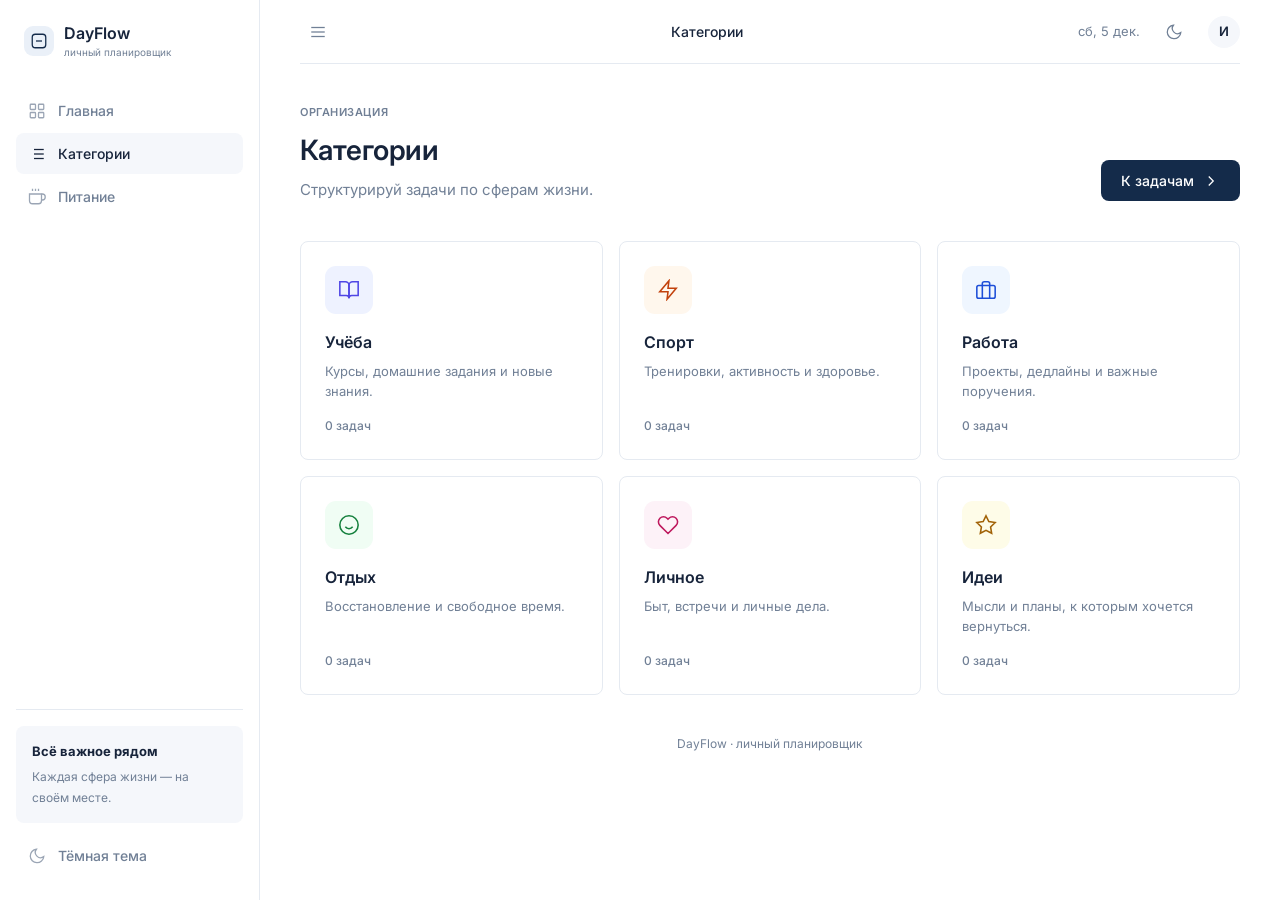
==== commit 1250f570: "Update category.html" ====
--- a/category.html
+++ b/category.html
@@ -15,21 +15,17 @@
     <symbol id="i-logo" viewBox="0 0 24 24"><rect x="3" y="3" width="18" height="18" rx="4"/><path d="M8 12h8"/></symbol>
     <symbol id="i-grid" viewBox="0 0 24 24"><rect x="3" y="3" width="7" height="7" rx="1"/><rect x="14" y="3" width="7" height="7" rx="1"/><rect x="3" y="14" width="7" height="7" rx="1"/><rect x="14" y="14" width="7" height="7" rx="1"/></symbol>
     <symbol id="i-list" viewBox="0 0 24 24"><line x1="8" y1="6" x2="21" y2="6"/><line x1="8" y1="12" x2="21" y2="12"/><line x1="8" y1="18" x2="21" y2="18"/><line x1="3" y1="6" x2="3.01" y2="6"/><line x1="3" y1="12" x2="3.01" y2="12"/><line x1="3" y1="18" x2="3.01" y2="18"/></symbol>
+    <symbol id="i-cup" viewBox="0 0 24 24"><path d="M18 8h1a4 4 0 0 1 0 8h-1"/><path d="M2 8h16v9a4 4 0 0 1-4 4H6a4 4 0 0 1-4-4V8z"/><line x1="6" y1="1" x2="6" y2="4"/><line x1="10" y1="1" x2="10" y2="4"/><line x1="14" y1="1" x2="14" y2="4"/></symbol>
+    <symbol id="i-moon" viewBox="0 0 24 24"><path d="M21 12.79A9 9 0 1 1 11.21 3 7 7 0 0 0 21 12.79z"/></symbol>
+    <symbol id="i-sun" viewBox="0 0 24 24"><circle cx="12" cy="12" r="5"/><line x1="12" y1="1" x2="12" y2="3"/><line x1="12" y1="21" x2="12" y2="23"/><line x1="4.22" y1="4.22" x2="5.64" y2="5.64"/><line x1="18.36" y1="18.36" x2="19.78" y2="19.78"/><line x1="1" y1="12" x2="3" y2="12"/><line x1="21" y1="12" x2="23" y2="12"/><line x1="4.22" y1="19.78" x2="5.64" y2="18.36"/><line x1="18.36" y1="5.64" x2="19.78" y2="4.22"/></symbol>
+    <symbol id="i-menu" viewBox="0 0 24 24"><line x1="3" y1="12" x2="21" y2="12"/><line x1="3" y1="6" x2="21" y2="6"/><line x1="3" y1="18" x2="21" y2="18"/></symbol>
+    <symbol id="i-right" viewBox="0 0 24 24"><polyline points="9 18 15 12 9 6"/></symbol>
     <symbol id="i-book" viewBox="0 0 24 24"><path d="M2 3h6a4 4 0 0 1 4 4v14a3 3 0 0 0-3-3H2z"/><path d="M22 3h-6a4 4 0 0 0-4 4v14a3 3 0 0 1 3-3h7z"/></symbol>
     <symbol id="i-bolt" viewBox="0 0 24 24"><polygon points="13 2 3 14 12 14 11 22 21 10 12 10 13 2"/></symbol>
     <symbol id="i-case" viewBox="0 0 24 24"><rect x="2" y="7" width="20" height="14" rx="2"/><path d="M16 21V5a2 2 0 0 0-2-2h-4a2 2 0 0 0-2 2v16"/></symbol>
     <symbol id="i-smile" viewBox="0 0 24 24"><circle cx="12" cy="12" r="10"/><path d="M8 14s1.5 2 4 2 4-2 4-2"/><line x1="9" y1="9" x2="9.01" y2="9"/><line x1="15" y1="9" x2="15.01" y2="9"/></symbol>
     <symbol id="i-heart" viewBox="0 0 24 24"><path d="M20.84 4.61a5.5 5.5 0 0 0-7.78 0L12 5.67l-1.06-1.06a5.5 5.5 0 0 0-7.78 7.78l1.06 1.06L12 21.23l7.78-7.78 1.06-1.06a5.5 5.5 0 0 0 0-7.78z"/></symbol>
     <symbol id="i-star" viewBox="0 0 24 24"><polygon points="12 2 15.09 8.26 22 9.27 17 14.14 18.18 21.02 12 17.77 5.82 21.02 7 14.14 2 9.27 8.91 8.26 12 2"/></symbol>
-    <symbol id="i-moon" viewBox="0 0 24 24"><path d="M21 12.79A9 9 0 1 1 11.21 3 7 7 0 0 0 21 12.79z"/></symbol>
-    <symbol id="i-sun" viewBox="0 0 24 24"><circle cx="12" cy="12" r="5"/><line x1="12" y1="1" x2="12" y2="3"/><line x1="12" y1="21" x2="12" y2="23"/><line x1="4.22" y1="4.22" x2="5.64" y2="5.64"/><line x1="18.36" y1="18.36" x2="19.78" y2="19.78"/><line x1="1" y1="12" x2="3" y2="12"/><line x1="21" y1="12" x2="23" y2="12"/><line x1="4.22" y1="19.78" x2="5.64" y2="18.36"/><line x1="18.36" y1="5.64" x2="19.78" y2="4.22"/></symbol>
-    <symbol id="i-menu" viewBox="0 0 24 24"><line x1="3" y1="12" x2="21" y2="12"/><line x1="3" y1="6" x2="21" y2="6"/><line x1="3" y1="18" x2="21" y2="18"/></symbol>
-    <symbol id="i-right" viewBox="0 0 24 24"><polyline points="9 18 15 12 9 6"/></symbol>
-    <symbol id="i-check-circle" viewBox="0 0 24 24"><path d="M22 11.08V12a10 10 0 1 1-5.93-9.14"/><polyline points="22 4 12 14.01 9 11.01"/></symbol>
-    <symbol id="i-x" viewBox="0 0 24 24"><line x1="18" y1="6" x2="6" y2="18"/><line x1="6" y1="6" x2="18" y2="18"/></symbol>
-    <symbol id="i-info" viewBox="0 0 24 24"><circle cx="12" cy="12" r="10"/><line x1="12" y1="16" x2="12" y2="12"/><line x1="12" y1="8" x2="12.01" y2="8"/></symbol>
-    <symbol id="i-clock" viewBox="0 0 24 24"><circle cx="12" cy="12" r="10"/><polyline points="12 6 12 12 16 14"/></symbol>
-    <symbol id="i-plate" viewBox="0 0 24 24"><circle cx="12" cy="12" r="9"/><circle cx="12" cy="12" r="4.5"/></symbol>
   </svg>
 
   <div class="app-shell">
@@ -42,14 +38,7 @@
       <nav class="nav" aria-label="Основная навигация">
         <a class="nav-link" href="index.html"><svg class="icon"><use href="#i-grid"></use></svg>Главная</a>
         <a class="nav-link active" href="category.html"><svg class="icon"><use href="#i-list"></use></svg>Категории</a>
-        <a class="nav-link" href="nutrition.html"><svg class="icon"><use href="#i-plate"></use></svg>Питание</a>
-        <div class="nav-divider"></div>
-        <a class="nav-link" href="index.html?category=study"><svg class="icon"><use href="#i-book"></use></svg>Учёба</a>
-        <a class="nav-link" href="index.html?category=sport"><svg class="icon"><use href="#i-bolt"></use></svg>Спорт</a>
-        <a class="nav-link" href="index.html?category=work"><svg class="icon"><use href="#i-case"></use></svg>Работа</a>
-        <a class="nav-link" href="index.html?category=rest"><svg class="icon"><use href="#i-smile"></use></svg>Отдых</a>
-        <a class="nav-link" href="index.html?category=personal"><svg class="icon"><use href="#i-heart"></use></svg>Личное</a>
-        <a class="nav-link" href="index.html?category=ideas"><svg class="icon"><use href="#i-star"></use></svg>Идеи</a>
+        <a class="nav-link" href="nutrition.html"><svg class="icon"><use href="#i-cup"></use></svg>Питание</a>
       </nav>
 
       <div class="sidebar-bottom">
--- a/style.css
+++ b/style.css
@@ -398,3 +398,148 @@
 body.dark .cat-rest, body.dark .cat-personal, body.dark .cat-ideas {
   background: #26364d; color: #dbeafe;
 }
+
+
+/* ============================================================
+   NUTRITION MODULE — добавлено, существующие стили не изменены
+   ============================================================ */
+:root {
+  --cal-color: #142b4a;
+  --pro-color: #16a34a;
+  --fat-color: #d97706;
+  --carb-color: #2563eb;
+  --over-color: #dc2626;
+}
+body.dark {
+  --cal-color: #60a5fa;
+  --pro-color: #4ade80;
+  --fat-color: #fbbf24;
+  --carb-color: #60a5fa;
+  --over-color: #f87171;
+}
+
+/* Кольца */
+.ring { position: relative; display: grid; place-items: center; }
+.ring svg { width: 100%; height: 100%; overflow: visible; }
+.ring-bg { fill: none; stroke: var(--surface-alt); stroke-width: 9; }
+body.dark .ring-bg { stroke: #27272a; }
+.ring-fill {
+  fill: none; stroke-width: 9; stroke-linecap: round;
+  transform: rotate(-90deg); transform-origin: 50% 50%;
+  transition: stroke-dashoffset .6s cubic-bezier(.2,.8,.2,1), stroke .3s ease;
+}
+.ring-cal { stroke: var(--cal-color); }
+.ring-pro { stroke: var(--pro-color); }
+.ring-fat { stroke: var(--fat-color); }
+.ring-carb { stroke: var(--carb-color); }
+.ring-lg { width: 172px; height: 172px; }
+.ring-sm { width: 78px; height: 78px; }
+.ring-sm .ring-bg, .ring-sm .ring-fill { stroke-width: 7; }
+.ring-center { position: absolute; inset: 0; display: flex; flex-direction: column; align-items: center; justify-content: center; text-align: center; gap: 2px; }
+.ring-lg .ring-center strong { font-size: 30px; font-weight: 600; letter-spacing: -.02em; line-height: 1; }
+.ring-lg .ring-center span { font-size: 11px; color: var(--text-muted); }
+.ring-sm .ring-center strong { font-size: 17px; font-weight: 600; line-height: 1; }
+.ring-sm .ring-center span { font-size: 10px; color: var(--text-muted); }
+
+/* Дашборд */
+.nutrition-dashboard { display: grid; grid-template-columns: 210px minmax(0,1fr); gap: 28px; align-items: center; margin-bottom: 24px; }
+.nd-main { display: flex; flex-direction: column; align-items: center; gap: 12px; min-width: 0; }
+.nd-remaining { font-size: 13px; color: var(--text-muted); text-align: center; }
+.nd-macros { display: flex; gap: 20px; justify-content: space-around; flex-wrap: wrap; min-width: 0; }
+.macro { display: flex; flex-direction: column; align-items: center; gap: 9px; min-width: 0; }
+.macro-info { text-align: center; }
+.macro-name { display: inline-flex; align-items: center; gap: 6px; font-size: 13px; font-weight: 500; }
+.macro-name::before { content: ""; width: 8px; height: 8px; border-radius: 50%; background: var(--text-muted); }
+.dot-pro::before { background: var(--pro-color); }
+.dot-fat::before { background: var(--fat-color); }
+.dot-carb::before { background: var(--carb-color); }
+.macro-info small { display: block; font-size: 11px; color: var(--text-muted); margin-top: 2px; }
+.nd-footer { grid-column: 1 / -1; display: flex; justify-content: flex-end; border-top: 1px solid var(--border); padding-top: 16px; }
+
+/* Приёмы пищи */
+.meal-list { display: flex; flex-direction: column; gap: 12px; }
+.meal-card { border: 1px solid var(--border); border-radius: var(--radius); padding: 16px; }
+.meal-head { display: flex; align-items: center; gap: 12px; margin-bottom: 12px; }
+.meal-photo { width: 46px; height: 46px; border-radius: 8px; object-fit: cover; flex: 0 0 auto; border: 1px solid var(--border); }
+.meal-head-main { flex: 1; min-width: 0; }
+.meal-head-main strong { display: block; font-size: 14px; font-weight: 600; }
+.meal-kcal { font-size: 12px; color: var(--text-muted); }
+.meal-items { list-style: none; display: flex; flex-direction: column; gap: 7px; margin-bottom: 12px; }
+.meal-items li { display: flex; justify-content: space-between; gap: 12px; font-size: 13px; }
+.meal-items li span:first-child { min-width: 0; overflow-wrap: anywhere; }
+.meal-items li span:last-child { color: var(--text-muted); white-space: nowrap; }
+.meal-macros { display: flex; gap: 16px; font-size: 12px; color: var(--text-muted); border-top: 1px solid var(--border); padding-top: 10px; }
+
+/* Поиск продуктов в модалке */
+.nutri-search { width: 100%; }
+.food-results { max-height: 210px; overflow-y: auto; border: 1px solid var(--border); border-radius: var(--radius); margin-bottom: 16px; }
+.food-row { display: flex; align-items: center; gap: 10px; width: 100%; padding: 10px 12px; text-align: left; border-bottom: 1px solid var(--border); transition: .15s; }
+.food-row:last-child { border-bottom: none; }
+.food-row:hover { background: var(--surface-alt); }
+.food-row-main { flex: 1; min-width: 0; }
+.food-row-main strong { display: block; font-size: 13px; font-weight: 500; overflow-wrap: anywhere; }
+.food-row-main small { font-size: 11px; color: var(--text-muted); }
+.food-row-add { width: 26px; height: 26px; border-radius: 6px; display: grid; place-items: center; background: var(--surface-alt); color: var(--primary); flex: 0 0 auto; }
+body.dark .food-row-add { color: #dbeafe; }
+.food-row:hover .food-row-add { background: var(--primary); color: #fff; }
+.food-empty { padding: 16px; font-size: 13px; color: var(--text-muted); text-align: center; }
+
+/* Свой продукт */
+.custom-food { margin-bottom: 16px; }
+.custom-toggle { font-size: 13px; font-weight: 500; color: var(--primary); padding: 4px 0; }
+body.dark .custom-toggle { color: #93c5fd; }
+.custom-form { margin-top: 12px; padding: 14px; background: var(--surface-alt); border-radius: var(--radius); }
+.form-row.four { grid-template-columns: repeat(4, 1fr); gap: 10px; }
+
+/* Состав приёма (черновик) */
+.draft { border: 1px solid var(--border); border-radius: var(--radius); padding: 14px; margin-bottom: 16px; }
+.draft-title { font-size: 12px; font-weight: 600; color: var(--text-muted); margin-bottom: 10px; }
+.draft-list { display: flex; flex-direction: column; gap: 8px; }
+.draft-empty { font-size: 13px; color: var(--text-muted); }
+.draft-row { display: flex; align-items: center; gap: 10px; }
+.draft-name { flex: 1; min-width: 0; font-size: 13px; overflow-wrap: anywhere; }
+.draft-grams { display: flex; align-items: center; gap: 4px; flex: 0 0 auto; }
+.draft-grams input { width: 66px; padding: 6px 8px; background: var(--surface-alt); border: 1px solid var(--border); border-radius: 6px; font-size: 13px; text-align: right; outline: none; }
+.draft-grams input:focus { border-color: var(--primary); }
+.draft-grams span { font-size: 12px; color: var(--text-muted); }
+.draft-kcal { font-size: 12px; color: var(--text-muted); white-space: nowrap; min-width: 62px; text-align: right; }
+.draft-preview { margin-top: 12px; padding-top: 10px; border-top: 1px solid var(--border); font-size: 13px; font-weight: 600; }
+
+/* Фото */
+.photo-row { display: flex; align-items: center; gap: 12px; flex-wrap: wrap; }
+.photo-add { display: inline-flex; align-items: center; gap: 8px; padding: 10px 14px; border: 1px dashed var(--border); border-radius: var(--radius); font-size: 13px; color: var(--text-muted); cursor: pointer; transition: .15s; }
+.photo-add:hover { border-color: var(--primary); color: var(--text); }
+.photo-preview { position: relative; width: 74px; height: 74px; }
+.photo-preview img { width: 100%; height: 100%; object-fit: cover; border-radius: 8px; border: 1px solid var(--border); }
+.photo-remove { position: absolute; top: -7px; right: -7px; width: 22px; height: 22px; border-radius: 50%; background: var(--text); color: var(--bg); display: grid; place-items: center; }
+.photo-remove .icon, .photo-remove svg { width: 12px; height: 12px; }
+
+.modal-wide { width: min(560px, 100%); }
+.goals-hint { font-size: 12px; color: var(--text-muted); margin-bottom: 8px; line-height: 1.5; }
+
+/* Карточка-сводка на главной */
+.nutrition-summary { display: flex; align-items: center; gap: 14px; transition: .15s; }
+.nutrition-summary:hover { border-color: var(--text-muted); }
+.ns-ring { width: 48px; height: 48px; flex: 0 0 auto; position: relative; }
+.ns-ring svg { width: 100%; height: 100%; overflow: visible; }
+.ns-ring .ring-bg, .ns-ring .ring-fill { stroke-width: 5; }
+.ns-info { flex: 1; min-width: 0; display: flex; flex-direction: column; gap: 2px; }
+.ns-label { font-size: 12px; color: var(--text-muted); }
+.ns-info strong { font-size: 15px; font-weight: 600; }
+.ns-info small { font-size: 11px; color: var(--text-muted); }
+.ns-arrow { width: 16px; height: 16px; color: var(--text-muted); flex: 0 0 auto; }
+
+@media (max-width: 768px) {
+  .nutrition-dashboard { grid-template-columns: 1fr; gap: 22px; justify-items: center; }
+  .nd-macros { width: 100%; justify-content: space-between; gap: 12px; }
+  .nd-footer { width: 100%; }
+  .nd-footer .secondary-button { width: 100%; }
+  .form-row.four { grid-template-columns: 1fr 1fr; }
+  .meal-macros { flex-wrap: wrap; gap: 10px; }
+  .draft-kcal { min-width: 54px; }
+}
+@media (max-width: 480px) {
+  .ring-lg { width: 150px; height: 150px; }
+  .ring-sm { width: 70px; height: 70px; }
+  .nd-macros { gap: 8px; }
+}
